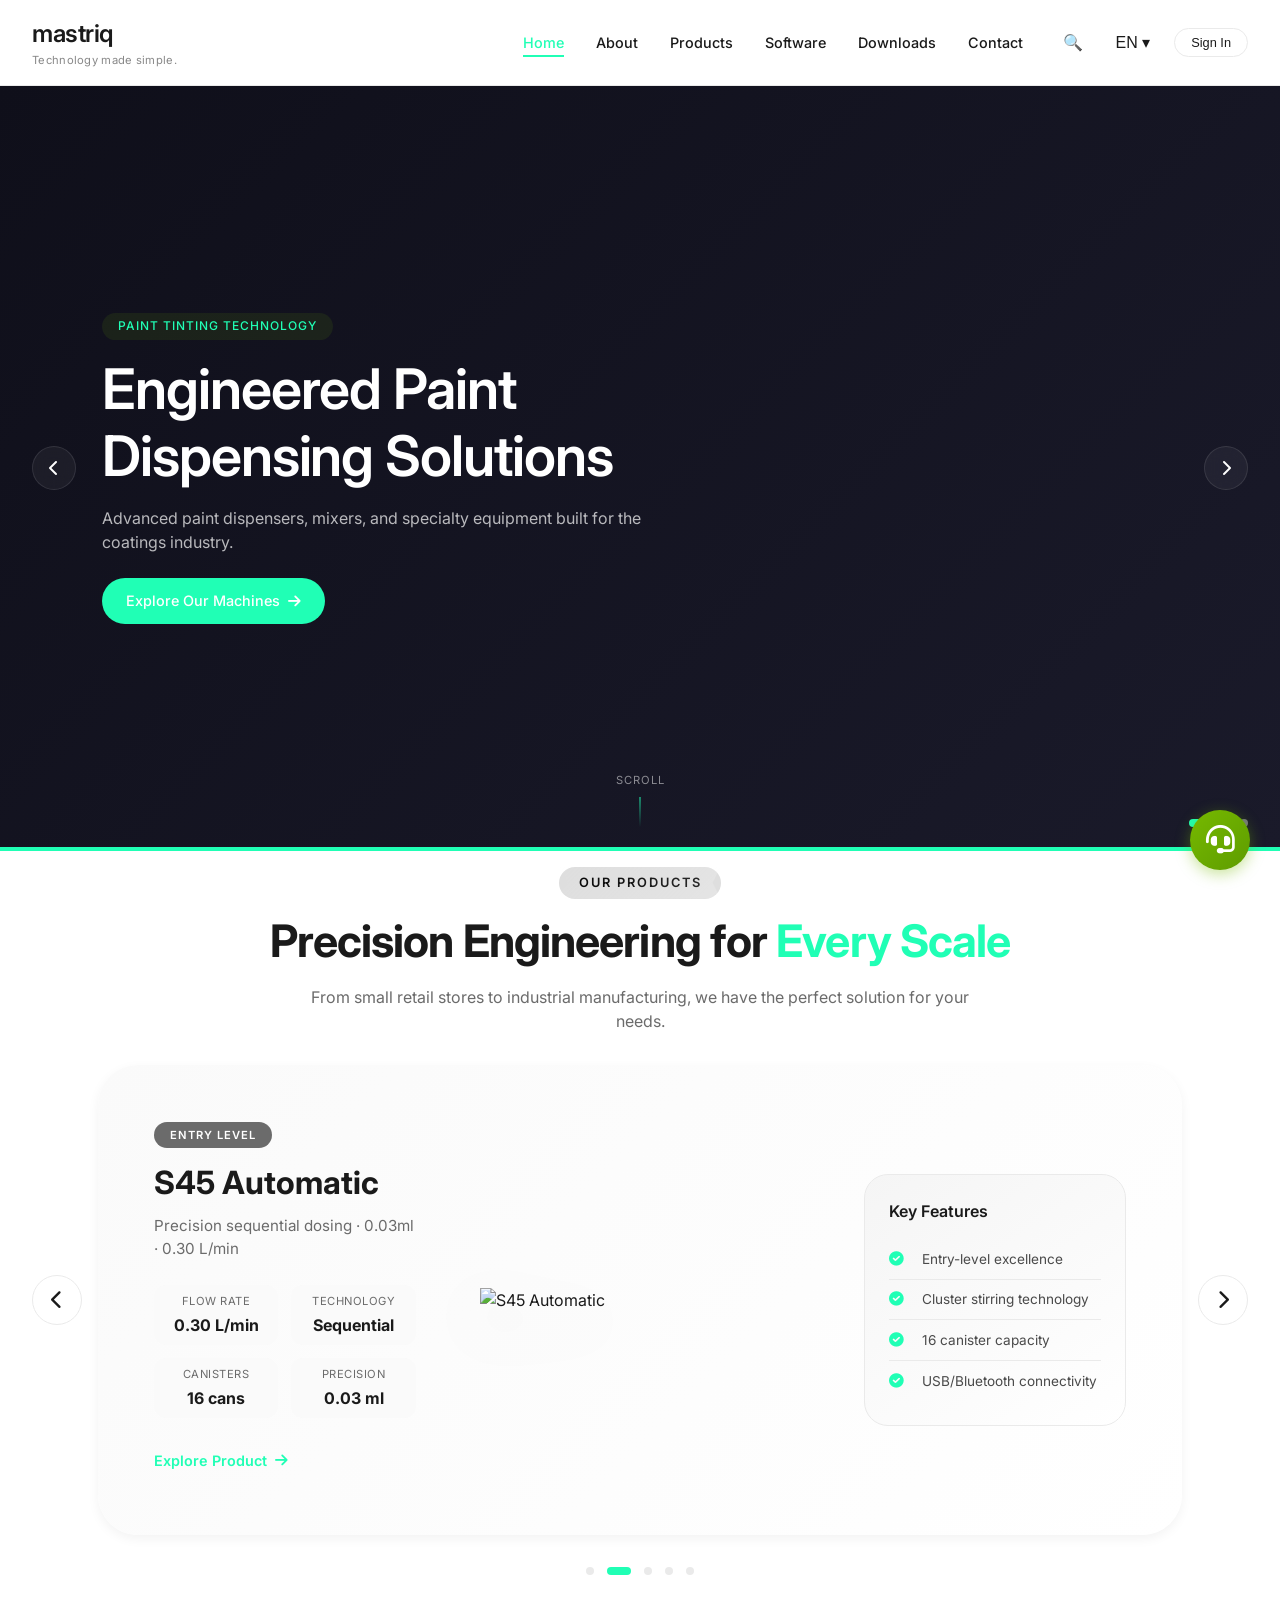
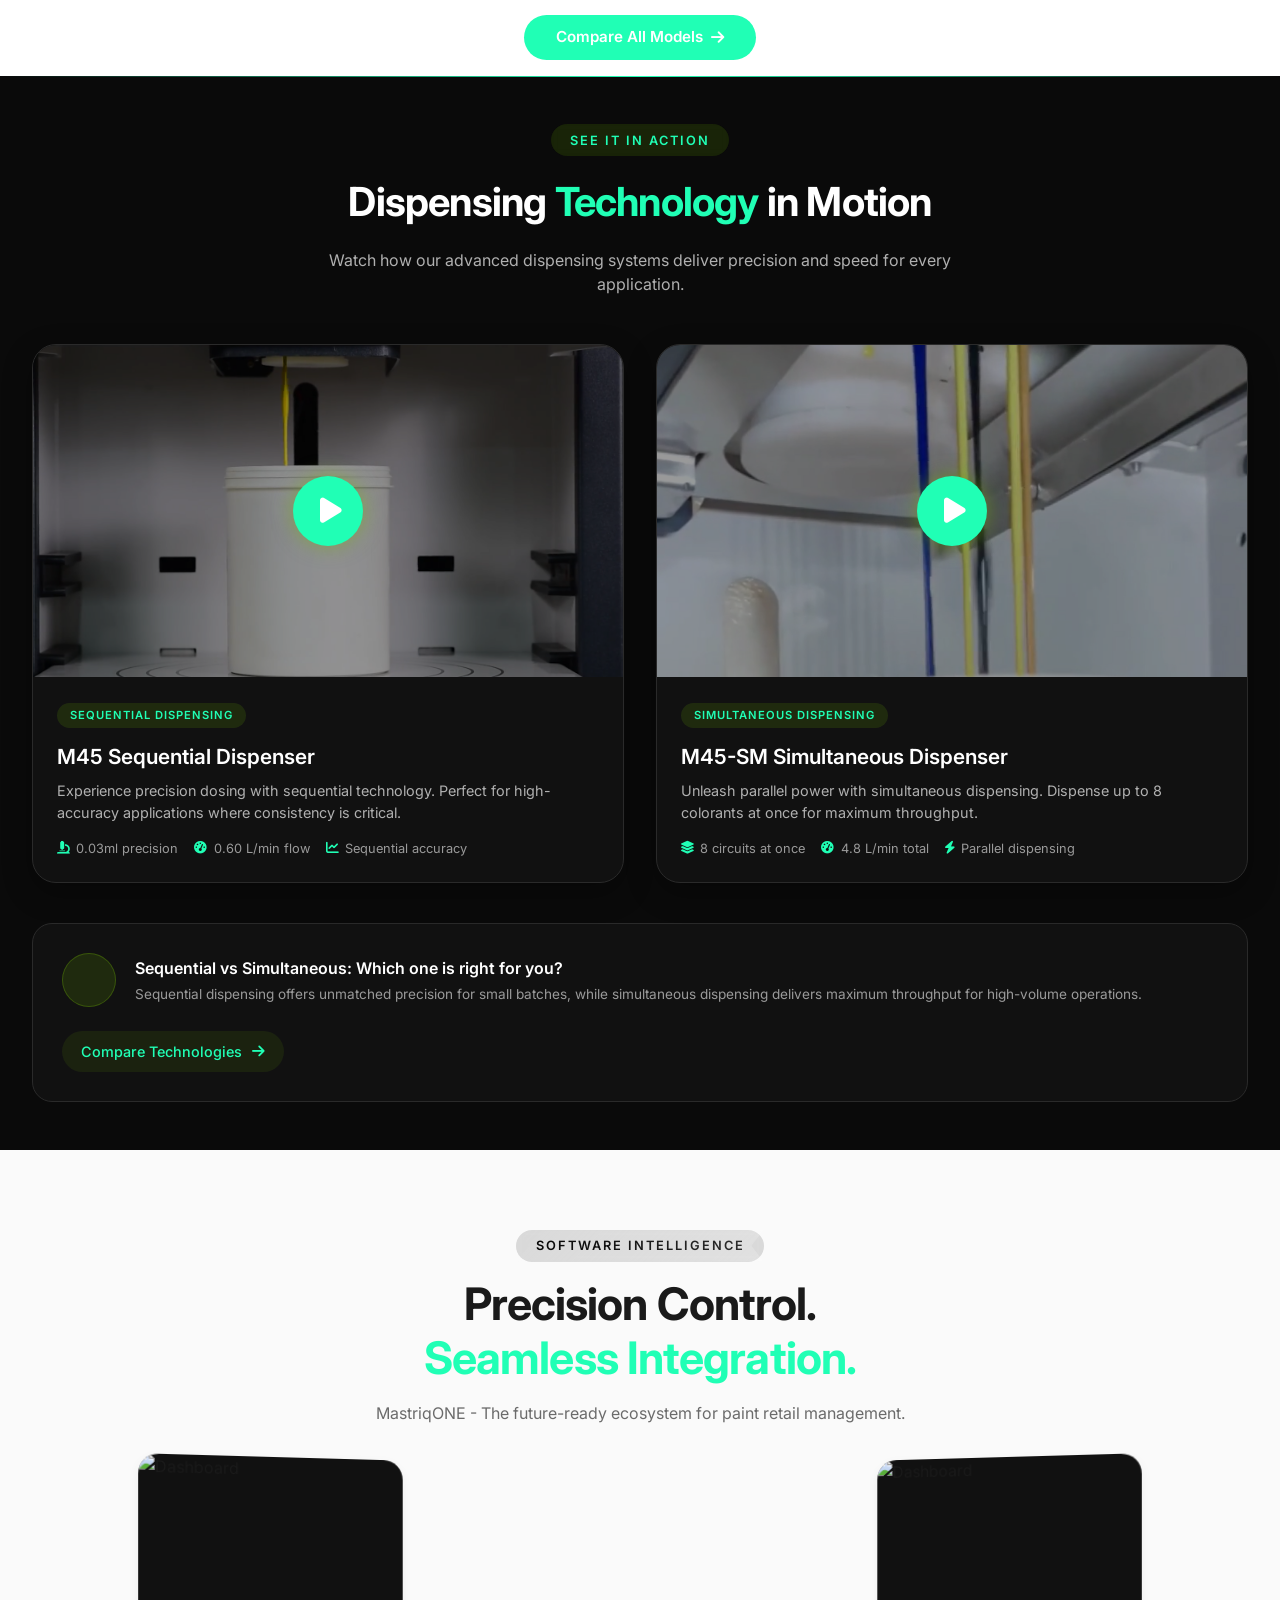
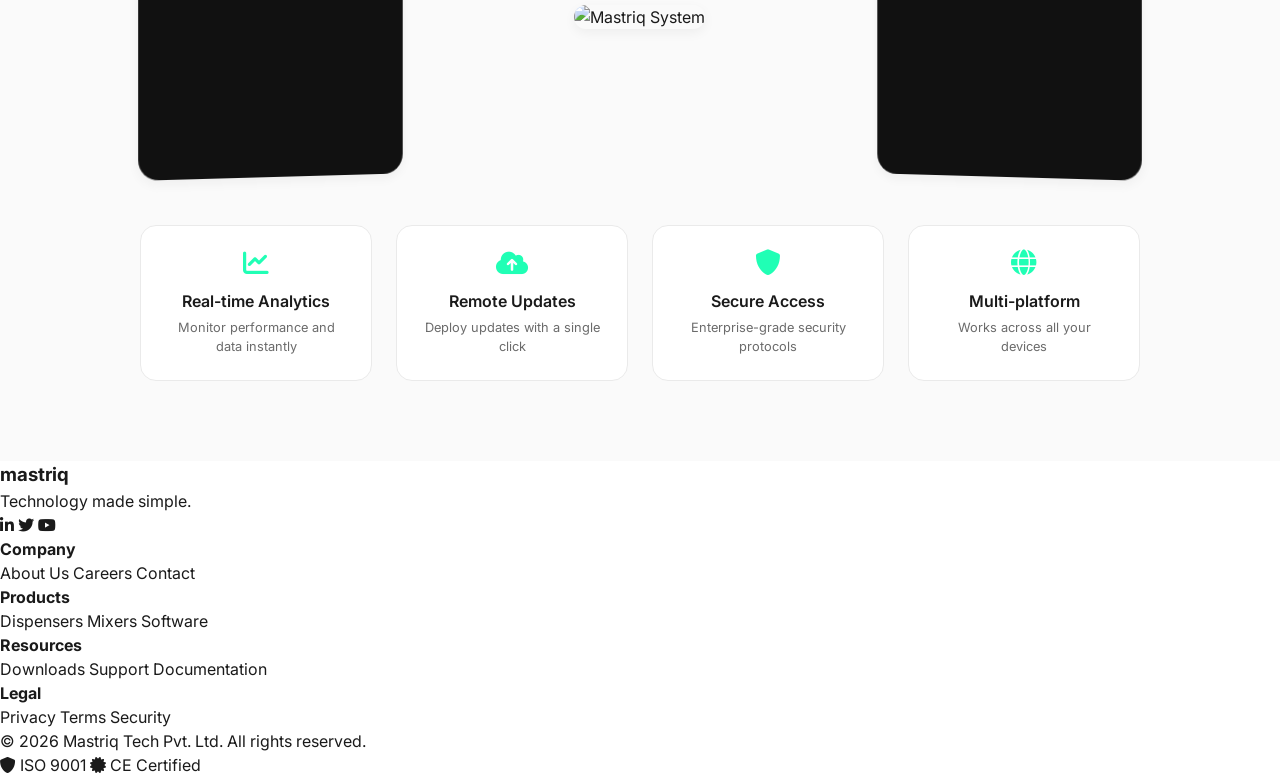
==== index.html @ 20df763a "Final theme edit 1" ====
<!DOCTYPE html>
<html lang="en">
<head>
  <meta charset="UTF-8" />
  <meta name="viewport" content="width=device-width, initial-scale=1.0" />
  <title>Mastriq | Technology Made Simple</title>
  
  <!-- SEO -->
  <meta name="description" content="Mastriq – Advanced paint tinting machines, dispensers and automation solutions." />
  
  <!-- Fonts -->
  <link href="https://fonts.googleapis.com/css2?family=Inter:wght@300;400;500;600;700;800&display=swap" rel="stylesheet">
  <link rel="stylesheet" href="https://cdnjs.cloudflare.com/ajax/libs/font-awesome/6.0.0-beta3/css/all.min.css">
  
  <!-- CSS Files -->
  <link rel="stylesheet" href="css/style.css">
  <link rel="stylesheet" href="css/header.css">
  <link rel="stylesheet" href="css/hero.css">
  <link rel="stylesheet" href="css/products.css">
  <link rel="stylesheet" href="css/software.css">
  <link rel="stylesheet" href="css/video-gallery.css">
</head>
<body>

<!-- Header Component -->
<div id="header-container"></div>

<!-- Hero Section -->
<section class="hero-carousel">
  <div class="slides">
    <div class="slide slide-1 active">
      <div class="slide-content">
        <span class="slide-badge">PAINT TINTING TECHNOLOGY</span>
        <h1>Engineered Paint<br>Dispensing Solutions</h1>
        <p>Advanced paint dispensers, mixers, and specialty equipment built for the coatings industry.</p>
        <a href="#products" class="btn-primary">Explore Our Machines <i class="fas fa-arrow-right"></i></a>
      </div>
    </div>
    <div class="slide slide-2">
      <div class="slide-content">
        <span class="slide-badge">NEW RELEASE</span>
        <h1>M60 BEAST</h1>
        <p>Massive Capacity, Endless Power. Engineered to dominate.</p>
        <a href="m60-beast.html" class="btn-primary">Discover More <i class="fas fa-arrow-right"></i></a>
      </div>
    </div>
    <div class="slide slide-3">
      <video autoplay muted loop playsinline class="slide-video">
        <source src="videos/industrial.mp4" type="video/mp4">
      </video>
      <div class="slide-content">
        <span class="slide-badge">AUTOMATION IN ACTION</span>
        <h1>Precision Paint Dispensing</h1>
        <p>Engineered for accuracy, speed, and reliability.</p>
        <a href="contact.html" class="btn-primary">Talk to Us <i class="fas fa-arrow-right"></i></a>
      </div>
    </div>
  </div>
  <button class="carousel-nav prev" aria-label="Previous slide">
    <i class="fas fa-chevron-left"></i>
  </button>
  <button class="carousel-nav next" aria-label="Next slide">
    <i class="fas fa-chevron-right"></i>
  </button>
  <div class="carousel-progress">
    <div class="progress-bar"></div>
  </div>
  <div class="carousel-dots"></div>
  <div class="scroll-indicator">
    <span class="scroll-text">Scroll</span>
    <span class="scroll-line"></span>
  </div>
</section>

<!-- Products Section -->
<!-- Products Section -->
<section class="products-section" id="products">
  <div class="container">
    <div class="section-header">
      <span class="section-badge">Our Products</span>
      <h2 class="section-title">Precision Engineering for <span class="highlight">Every Scale</span></h2>
      <p class="section-subtitle single-line">From small retail stores to industrial manufacturing, we have the perfect solution for your needs.</p>
    </div>
    
    <div class="product-showcase">
      <div class="product-showcase-container">
        <!-- Navigation Arrows -->
        <button class="showcase-nav prev-btn" id="productPrev">
          <i class="fas fa-chevron-left"></i>
        </button>
        
        <!-- Main Content Area -->
        <div class="product-showcase-content">
          <!-- Left Side - Product Info & Specs -->
          <div class="product-info-side" id="productInfoSide">
            <div class="product-badge-container">
              <span class="product-badge-new" id="productBadge">NEW</span>
            </div>
            <h3 class="product-showcase-title" id="productTitle">M60 BEAST</h3>
            <p class="product-showcase-desc" id="productDesc">Engineered to dominate · 8.8 L/min · Screw pump</p>
            
            <div class="product-showcase-specs" id="productSpecs">
              <!-- Specs will be populated -->
            </div>
            
            <a href="#" class="product-showcase-link" id="productLink">
              Explore Product <i class="fas fa-arrow-right"></i>
            </a>
          </div>
          
          <!-- Center - Product Image -->
          <div class="product-image-center" id="productImageCenter">
            <div class="image-wrapper">
              <img id="mainProductImage" src="images/products_section/M60.webp" alt="M60 BEAST">
              <div class="image-glow"></div>
            </div>
          </div>
          
          <!-- Right Side - Quick Stats & Features -->
          <div class="product-stats-side" id="productStatsSide">
            <div class="stats-card">
              <h4>Key Features</h4>
              <ul class="feature-list" id="featureList">
                <!-- Features will be populated -->
              </ul>
            </div>
          </div>
        </div>
        
        <button class="showcase-nav next-btn" id="productNext">
          <i class="fas fa-chevron-right"></i>
        </button>
      </div>
      
      <!-- Carousel Dots -->
      <div class="showcase-dots" id="productDots"></div>
    </div>
    
    <div class="view-all">
      <a href="comparison.html" class="btn-secondary">Compare All Models <i class="fas fa-arrow-right"></i></a>
    </div>
  </div>
</section>

<!-- Video Gallery Section -->
<!-- Video Gallery Section -->
<section class="video-gallery-section" id="video-gallery">
  <div class="video-gallery-container">
    <div class="gallery-header">
      <span class="gallery-badge">See It In Action</span>
      <h2 class="gallery-title">Dispensing <span class="highlight">Technology</span> in Motion</h2>
      <p class="gallery-subtitle">Watch how our advanced dispensing systems deliver precision and speed for every application.</p>
    </div>
    
    <div class="video-grid">
      <!-- Sequential Dispensing Video -->
      <div class="video-card">
        <div class="video-wrapper">
          <video preload="metadata" poster="images/video_poster/sequential_poster.jpg">
            <source src="videos/video_section/M45 Sequential.mp4" type="video/mp4">
            Your browser does not support the video tag.
          </video>
          <div class="video-play-overlay">
            <div class="play-btn">
              <i class="fas fa-play"></i>
            </div>
          </div>
        </div>
        <div class="video-info">
          <span class="video-badge">Sequential Dispensing</span>
          <h3>M45 Sequential Dispenser</h3>
          <p>Experience precision dosing with sequential technology. Perfect for high-accuracy applications where consistency is critical.</p>
          <div class="video-specs">
            <span class="video-spec"><i class="fas fa-microscope"></i> 0.03ml precision</span>
            <span class="video-spec"><i class="fas fa-tachometer-alt"></i> 0.60 L/min flow</span>
            <span class="video-spec"><i class="fas fa-chart-line"></i> Sequential accuracy</span>
          </div>
        </div>
      </div>
      
      <!-- Simultaneous Dispensing Video -->
      <div class="video-card">
        <div class="video-wrapper">
          <video preload="metadata" poster="images/video_poster/simultaneous_poster.jpg">
            <source src="videos/video_section/M45-SM SIM.mp4" type="video/mp4">
            Your browser does not support the video tag.
          </video>
          <div class="video-play-overlay">
            <div class="play-btn">
              <i class="fas fa-play"></i>
            </div>
          </div>
        </div>
        <div class="video-info">
          <span class="video-badge">Simultaneous Dispensing</span>
          <h3>M45-SM Simultaneous Dispenser</h3>
          <p>Unleash parallel power with simultaneous dispensing. Dispense up to 8 colorants at once for maximum throughput.</p>
          <div class="video-specs">
            <span class="video-spec"><i class="fas fa-layer-group"></i> 8 circuits at once</span>
            <span class="video-spec"><i class="fas fa-tachometer-alt"></i> 4.8 L/min total</span>
            <span class="video-spec"><i class="fas fa-bolt"></i> Parallel dispensing</span>
          </div>
        </div>
      </div>
    </div>
    
    <!-- Comparison Note -->
    <div class="comparison-note">
      <div class="note-content">
        <div class="note-icon">
          <i class="fas fa-chart-simple"></i>
        </div>
        <div class="note-text">
          <h4>Sequential vs Simultaneous: Which one is right for you?</h4>
          <p>Sequential dispensing offers unmatched precision for small batches, while simultaneous dispensing delivers maximum throughput for high-volume operations.</p>
        </div>
      </div>
      <a href="comparison.html" class="note-link">Compare Technologies <i class="fas fa-arrow-right"></i></a>
    </div>
  </div>
</section>

<!-- Video Modal for Fullscreen -->
<div class="video-modal" id="videoModal">
  <div class="video-modal-content">
    <video id="modalVideo" controls></video>
    <button class="modal-close" id="modalClose">
      <i class="fas fa-times"></i>
    </button>
  </div>
</div>


<!-- Software Section -->
<section class="software-section">
  <div class="container">
    <div class="section-header centered">
      <span class="section-badge">Software Intelligence</span>
      <h2 class="section-title">Precision Control.<br><span class="highlight">Seamless Integration.</span></h2>
      <p class="section-subtitle">MastriqONE - The future-ready ecosystem for paint retail management.</p>
    </div>
    <div class="software-showcase">
      <div class="software-screens">
        <div class="screen-screen screen-left">
          <img src="images/screens/1.png" class="active" alt="Dashboard">
          <img src="images/screens/2.png" alt="Analytics">
          <img src="images/screens/3.png" alt="Reports">
        </div>
        <div class="software-center">
          <img src="images/download.webp" alt="Mastriq System">
        </div>
        <div class="screen-screen screen-right">
          <img src="images/screens/1.png" class="active" alt="Dashboard">
          <img src="images/screens/2.png" alt="Analytics">
          <img src="images/screens/3.png" alt="Reports">
        </div>
      </div>
      <div class="software-features">
        <div class="feature-grid">
          <div class="feature-item"><i class="fas fa-chart-line"></i><h4>Real-time Analytics</h4><p>Monitor performance and data instantly</p></div>
          <div class="feature-item"><i class="fas fa-cloud-upload-alt"></i><h4>Remote Updates</h4><p>Deploy updates with a single click</p></div>
          <div class="feature-item"><i class="fas fa-shield-alt"></i><h4>Secure Access</h4><p>Enterprise-grade security protocols</p></div>
          <div class="feature-item"><i class="fas fa-globe"></i><h4>Multi-platform</h4><p>Works across all your devices</p></div>
        </div>
      </div>
    </div>
  </div>
</section>

<!-- Footer Component -->
<div id="footer-container"></div>

<!-- JavaScript Files -->
<script src="js/main.js"></script>
<script src="js/header.js"></script>
<script src="js/hero.js"></script>
<script src="js/products.js"></script>
<script src="js/software.js"></script>
<script src="js/video-gallery.js"></script>
<!-- Floating Contact Button -->
<script src="js/floating-contact.js"></script>
</body>
</html>
---- css/style.css ----
/* ===== GLOBAL STYLES - ABB INSPIRED ===== */
:root {
  /* --primary: #76b900;
  --primary-dark: #5e9c00; */
    --primary: #20ffb5;
  --primary-dark: #20ffb5;
  /* --primary-light: rgba(118, 185, 0, 0.08); */
    --primary-light:#20ffb5;
  --text-dark: #1a1a1a;
  --text-gray: #4a4a4a;
  --text-light: #6b6b6b;
  --text-muted: #888888;
  --bg-white: #ffffff;
  --bg-light: #fafafa;
  --bg-gray: #f5f5f5;
  --border-light: #eaeaea;
  --shadow-sm: 0 1px 2px rgba(0,0,0,0.03), 0 1px 3px rgba(0,0,0,0.03);
  --shadow-md: 0 4px 12px rgba(0,0,0,0.05);
  --shadow-lg: 0 8px 24px rgba(0,0,0,0.08);
  --shadow-hover: 0 12px 32px rgba(118, 185, 0, 0.12);
  --transition: all 0.3s ease;
}

* {
  margin: 0;
  padding: 0;
  box-sizing: border-box;
}

body {
  font-family: 'Inter', sans-serif;
  color: var(--text-dark);
  background: var(--bg-white);
  line-height: 1.5;
  overflow-x: hidden;
}

.container {
  max-width: 1280px;
  margin: 0 auto;
  padding: 0 2rem;
}

a {
  text-decoration: none;
  color: inherit;
}

/* Buttons - ABB Style */
.btn-primary {
  display: inline-flex;
  align-items: center;
  gap: 0.5rem;
  background: var(--primary);
  color: white;
  padding: 0.75rem 1.5rem;
  border-radius: 40px;
  font-weight: 500;
  font-size: 0.9rem;
  transition: var(--transition);
  border: none;
  cursor: pointer;
}

.btn-primary:hover {
  background: var(--primary-dark);
  transform: translateY(-1px);
}

.btn-secondary {
  display: inline-flex;
  align-items: center;
  gap: 0.5rem;
  background: transparent;
  color: var(--text-dark);
  padding: 0.75rem 1.5rem;
  border-radius: 40px;
  font-weight: 500;
  font-size: 0.9rem;
  transition: var(--transition);
  border: 1px solid var(--border-light);
}

.btn-secondary:hover {
  border-color: var(--primary);
  color: var(--primary);
}

/* Section Headers - ABB Style *//* ===== SECTION HEADER STYLES - STAGGERED ANIMATION ===== */
.section-header {
  text-align: center;
  margin-bottom: 2rem;
  overflow: hidden;
}

/* Badge - animates first */
/* Badge with neon glow border */
/* Badge with ribbon style */
.section-badge {
  display: inline-block;
  font-size: 0.8rem;
  font-weight: 600;
  text-transform: uppercase;
  letter-spacing: 2px;
  color:black;
  background: rgba(33, 33, 33, 0.15);
  padding: 0.4rem 1.2rem;
  border-radius: 60px;
  margin-bottom: 1rem;
  backdrop-filter: blur(4px);
}

.section-badge::before {
  content: '';
  position: absolute;
  top: 0;
  left: 0;
  width: 100%;
  height: 100%;
  background: linear-gradient(135deg, transparent, rgba(255,255,255,0.2));
  clip-path: polygon(0% 0%, 100% 0%, 95% 50%, 100% 100%, 0% 100%, 5% 50%);
}
/* Section Title - SLIDE FROM LEFT with delay after badge */
.section-title {
  font-size: 2.8rem;
  font-weight: 700;
  margin-bottom: 1rem;
  letter-spacing: -0.02em;
  line-height: 1.2;
  animation: slideFromLeft 0.6s cubic-bezier(0.2, 0.9, 0.4, 1.1) 0.15s forwards;
  opacity: 0;
  transform: translateX(-40px);
}

/* Highlight with underline */
.section-title .highlight {
  color: var(--primary);
  position: relative;
  display: inline-block;
}

.section-title .highlight::after {
  content: '';
  position: absolute;
  bottom: 8px;
  left: 0;
  width: 100%;
  height: 8px;
  /* background: rgba(118, 185, 0, 0.2); */
  border-radius: 4px;
  z-index: -1;
}

/* Subtitle - fades in after title */
.section-subtitle {
  font-size: 1rem;
  color: var(--text-light);
  max-width: 700px;
  margin: 0 auto;
  line-height: 1.5;
  animation: fadeInUp 0.5s ease 0.35s forwards;
  opacity: 0;
  transform: translateY(10px);
}

/* Keyframes */
@keyframes slideFromLeft {
  0% {
    opacity: 0;
    transform: translateX(-40px);
  }
  100% {
    opacity: 1;
    transform: translateX(0);
  }
}

@keyframes fadeInUp {
  0% {
    opacity: 0;
    transform: translateY(15px);
  }
  100% {
    opacity: 1;
    transform: translateY(0);
  }
}

/* Responsive */
@media (max-width: 768px) {
  .section-title {
    font-size: 2rem;
  }
  .section-subtitle {
    font-size: 0.9rem;
    white-space: normal;
    max-width: 90%;
  }
  .section-title .highlight::after {
    bottom: 4px;
    height: 6px;
  }
}

@media (max-width: 480px) {
  .section-title {
    font-size: 1.6rem;
  }
}
---- css/header.css ----
/* ===== HEADER STYLES - ABB INSPIRED ===== */
.main-header {
  position: sticky;
  top: 0;
  z-index: 1000;
  background: var(--bg-white);
  border-bottom: 1px solid var(--border-light);
}

.nav-bar {
  max-width: 1400px;
  margin: 0 auto;
  padding: 1rem 2rem;
  display: flex;
  align-items: center;
  justify-content: space-between;
  gap: 2rem;
}

.brand-wrap {
  display: flex;
  flex-direction: column;
}

.brand {
  font-size: 1.5rem;
  font-weight: 600;
  color: var(--text-dark);
  text-decoration: none;
  letter-spacing: -0.02em;
}

/* Animated Tagline - Slides from left and stops */
.brand-tagline {
  font-size: 0.7rem;
  color: var(--text-muted);
  letter-spacing: 0.3px;
  overflow: hidden;
  white-space: nowrap;
  display: inline-block;
  animation: slideFromLeft 0.6s cubic-bezier(0.2, 0.9, 0.4, 1.1) forwards;
}

@keyframes slideFromLeft {
  0% {
    opacity: 0;
    transform: translateX(-20px);
  }
  100% {
    opacity: 1;
    transform: translateX(0);
  }
}

.nav {
  display: flex;
  align-items: center;
  gap: 2rem;
  flex: 1;
  justify-content: flex-end;
}

.nav > a {
  color: var(--text-dark);
  text-decoration: none;
  font-weight: 500;
  font-size: 0.9rem;
  transition: var(--transition);
  position: relative;
}

.nav > a:hover,
.nav > a.active {
  color: var(--primary);
}

.nav > a::after {
  content: '';
  position: absolute;
  bottom: -4px;
  left: 0;
  width: 0;
  height: 2px;
  background: var(--primary);
  transition: width 0.3s ease;
}

.nav > a:hover::after,
.nav > a.active::after {
  width: 100%;
}

/* Mega Menu */
.nav-item {
  position: static;
}

.nav-item > a {
  color: var(--text-dark);
  text-decoration: none;
  font-weight: 500;
  font-size: 0.9rem;
  transition: var(--transition);
  cursor: pointer;
  position: relative;
}

.nav-item > a::after {
  content: '';
  position: absolute;
  bottom: -4px;
  left: 0;
  width: 0;
  height: 2px;
  background: var(--primary);
  transition: width 0.3s ease;
}

.nav-item > a:hover::after {
  width: 100%;
}

.mega-menu {
  position: absolute;
  top: calc(100% + 10px);
  left: 0;
  right: 0;
  width: 100%;
  background: var(--bg-white);
  box-shadow: var(--shadow-lg);
  opacity: 0;
  visibility: hidden;
  transition: all 0.3s ease;
  z-index: 999;
  border-top: 1px solid var(--border-light);
  border-bottom: 1px solid var(--border-light);
}

.nav-item:hover .mega-menu {
  opacity: 1;
  visibility: visible;
  top: 100%;
}

.mega-container {
  max-width: 1280px;
  margin: 0 auto;
  padding: 2.5rem;
  display: flex;
  gap: 3rem;
}

.mega-categories {
  width: 240px;
  flex-shrink: 0;
  border-right: 1px solid var(--border-light);
  padding-right: 2rem;
}

.category-item {
  display: flex;
  align-items: center;
  gap: 0.8rem;
  padding: 0.8rem 1rem;
  margin-bottom: 0.5rem;
  border-radius: 8px;
  cursor: pointer;
  transition: all 0.2s;
  color: var(--text-gray);
  font-weight: 500;
  font-size: 0.9rem;
}

.category-item i {
  font-size: 1rem;
  color: var(--text-light);
}

.category-item:hover {
  background: var(--bg-light);
  color: var(--primary);
}

.category-item.active {
  background: var(--primary-light);
  color: var(--primary);
}

.mega-products {
  flex: 1;
}

.product-section {
  display: none;
  animation: fadeIn 0.3s ease;
}

.product-section.active {
  display: block;
}

@keyframes fadeIn {
  from { opacity: 0; transform: translateY(10px); }
  to { opacity: 1; transform: translateY(0); }
}

.product-scroll {
  display: flex;
  gap: 1rem;
  overflow-x: auto;
  padding-bottom: 0.5rem;
  scrollbar-width: thin;
}

.product-scroll::-webkit-scrollbar {
  height: 3px;
}

.product-scroll::-webkit-scrollbar-track {
  background: var(--border-light);
  border-radius: 10px;
}

.product-scroll::-webkit-scrollbar-thumb {
  background: var(--primary);
  border-radius: 10px;
}

.mega-product-item {
  flex: 0 0 200px;
  min-width: 200px;
  display: flex;
  flex-direction: column;
  align-items: center;
  text-align: center;
  padding: 1.2rem;
  background: var(--bg-white);
  border-radius: 12px;
  text-decoration: none;
  transition: all 0.2s;
  border: 1px solid var(--border-light);
}

.mega-product-item:hover {
  transform: translateY(-3px);
  border-color: var(--primary);
  box-shadow: var(--shadow-md);
}

.mega-product-item img {
  width: 100px;
  height: 100px;
  object-fit: contain;
  margin-bottom: 0.8rem;
}

.mega-product-info strong {
  font-weight: 600;
  font-size: 0.85rem;
  color: var(--text-dark);
  display: block;
  margin-bottom: 0.2rem;
}

.mega-product-info span {
  font-size: 0.7rem;
  color: var(--text-light);
}

.badge-new {
  display: inline-block;
  margin-left: 4px;
  font-size: 0.55rem;
  padding: 1px 5px;
  border-radius: 12px;
  background: var(--primary);
  color: white;
}

/* Header Extras */
.header-extras {
  display: flex;
  align-items: center;
  gap: 1rem;
  flex-shrink: 0;
}

.search-toggle,
.lang-toggle {
  background: none;
  border: none;
  font-size: 1rem;
  cursor: pointer;
  color: var(--text-dark);
  padding: 0.5rem;
  transition: color 0.2s;
}

.search-toggle:hover,
.lang-toggle:hover {
  color: var(--primary);
}

.sign-in-btn {
  background: transparent;
  border: 1px solid var(--border-light);
  color: var(--text-dark);
  padding: 0.4rem 1rem;
  border-radius: 40px;
  font-weight: 500;
  font-size: 0.8rem;
  cursor: pointer;
  transition: all 0.2s;
}

.sign-in-btn:hover {
  border-color: var(--primary);
  color: var(--primary);
}

.menu-toggle {
  display: none;
  background: none;
  border: none;
  font-size: 1.2rem;
  cursor: pointer;
  color: var(--text-dark);
  padding: 0.5rem;
}

@media (max-width: 1024px) {
  .mega-container {
    padding: 1.5rem;
  }
}

@media (max-width: 900px) {
  .menu-toggle {
    display: block;
  }
  .nav {
    position: fixed;
    top: 0;
    left: -100%;
    width: 280px;
    height: 100vh;
    background: var(--bg-white);
    flex-direction: column;
    align-items: flex-start;
    padding: 4rem 1.5rem;
    box-shadow: var(--shadow-lg);
    transition: left 0.3s;
    z-index: 1001;
    gap: 1rem;
  }
  .nav.open {
    left: 0;
  }
  .nav > a,
  .nav-item {
    width: 100%;
  }
  .nav > a {
    font-size: 1rem;
  }
  .nav-item > a {
    font-size: 1rem;
    display: block;
  }
  .mega-menu {
    position: static;
    width: 100%;
    box-shadow: none;
    display: none;
    margin-top: 0.5rem;
    background: var(--bg-light);
    border-radius: 8px;
  }
  .nav-item.active .mega-menu {
    display: block;
  }
  .mega-container {
    flex-direction: column;
    padding: 1rem;
  }
  .mega-categories {
    width: 100%;
    border-right: none;
    border-bottom: 1px solid var(--border-light);
    padding-bottom: 0.5rem;
    display: flex;
    gap: 0.5rem;
  }
  .category-item {
    flex: 1;
    justify-content: center;
  }
}
---- css/hero.css ----
/* ===== HERO CAROUSEL STYLES - ABB INSPIRED ===== */
.hero-carousel {
  position: relative;
  height: 85vh;
  min-height: 550px;
  overflow: hidden;
  background: #0a0a0a;
}

.slides {
  position: relative;
  height: 100%;
}

.slide {
  position: absolute;
  top: 0;
  left: 0;
  width: 100%;
  height: 100%;
  opacity: 0;
  transition: opacity 0.8s ease;
}

.slide.active {
  opacity: 1;
  z-index: 2;
}

.slide-1 {
  background: linear-gradient(135deg, #0f0f1a, #1a1a2a);
}

.slide-2 {
  background: linear-gradient(135deg, #0f0f1a, #1a2a2a);
}

.slide-3 {
  position: relative;
}

.slide-video {
  position: absolute;
  top: 0;
  left: 0;
  width: 100%;
  height: 100%;
  object-fit: cover;
  z-index: 0;
}

.slide-content {
  position: absolute;
  top: 50%;
  transform: translateY(-50%);
  left: 8%;
  width: 100%;
  max-width: 550px;
  z-index: 2;
  text-align: left;
}

.slide-badge {
  display: inline-block;
  font-size: 0.75rem;
  font-weight: 500;
  text-transform: uppercase;
  letter-spacing: 1px;
  color: var(--primary);
  background: rgba(118, 185, 0, 0.1);
  padding: 0.3rem 1rem;
  border-radius: 40px;
  margin-bottom: 1rem;
}

.slide-content h1 {
  font-size: 3.5rem;
  font-weight: 600;
  margin-bottom: 1rem;
  line-height: 1.2;
  color: white;
  letter-spacing: -0.02em;
}

.slide-content p {
  font-size: 1rem;
  color: rgba(255,255,255,0.7);
  margin-bottom: 1.5rem;
  line-height: 1.5;
}

.carousel-nav {
  position: absolute;
  top: 50%;
  transform: translateY(-50%);
  background: rgba(255,255,255,0.05);
  backdrop-filter: blur(8px);
  border: 1px solid rgba(255,255,255,0.1);
  width: 44px;
  height: 44px;
  border-radius: 50%;
  display: flex;
  align-items: center;
  justify-content: center;
  cursor: pointer;
  transition: all 0.2s;
  z-index: 10;
  font-size: 1rem;
  color: white;
}

.carousel-nav:hover {
  background: var(--primary);
  border-color: var(--primary);
}

.carousel-nav.prev {
  left: 2rem;
}

.carousel-nav.next {
  right: 2rem;
}

/* Progress Bar - More Visible */
.carousel-progress {
  position: absolute;
  bottom: 0;
  left: 0;
  width: 100%;
  height: 4px;
  background: rgba(255,255,255,0.25);
  z-index: 10;
  overflow: hidden;
}

.progress-bar {
  width: 0%;
  height: 100%;
  background: var(--primary);
  transition: width linear;
  box-shadow: 0 0 8px rgba(118, 185, 0, 0.5);
}

/* Hero Dots - Right Side (no interference) */
.carousel-dots {
  position: absolute;
  bottom: 1.5rem;
  right: 2rem;
  display: flex;
  gap: 0.6rem;
  z-index: 10;
}

.hero-dot {
  width: 8px;
  height: 8px;
  border-radius: 50%;
  background: rgba(255,255,255,0.4);
  cursor: pointer;
  transition: all 0.2s;
  border: none;
  padding: 0;
}

.hero-dot.active {
  background: var(--primary);
  width: 24px;
  border-radius: 12px;
}

.scroll-indicator {
  position: absolute;
  bottom: 1.5rem;
  left: 50%;
  transform: translateX(-50%);
  display: flex;
  flex-direction: column;
  align-items: center;
  gap: 0.5rem;
  z-index: 10;
  cursor: pointer;
  animation: bounce 2s infinite;
}

.scroll-text {
  font-size: 0.7rem;
  color: rgba(255,255,255,0.5);
  text-transform: uppercase;
  letter-spacing: 1px;
}

.scroll-line {
  width: 1px;
  height: 30px;
  background: linear-gradient(180deg, var(--primary), transparent);
}

@keyframes bounce {
  0%, 100% { transform: translateX(-50%) translateY(0); }
  50% { transform: translateX(-50%) translateY(-8px); }
}

@media (max-width: 1024px) {
  .hero-carousel {
    height: 70vh;
    min-height: 500px;
  }
  .slide-content h1 {
    font-size: 2.5rem;
  }
}

@media (max-width: 768px) {
  .hero-carousel {
    height: 60vh;
  }
  .slide-content {
    left: 5%;
    right: 5%;
    max-width: 90%;
  }
  .slide-content h1 {
    font-size: 1.8rem;
  }
  .carousel-nav {
    width: 36px;
    height: 36px;
  }
  .carousel-nav.prev {
    left: 1rem;
  }
  .carousel-nav.next {
    right: 1rem;
  }
  .carousel-dots {
    right: 1rem;
    bottom: 1rem;
  }
}

@media (max-width: 480px) {
  .slide-content h1 {
    font-size: 1.5rem;
  }
  .slide-content p {
    font-size: 0.85rem;
  }
  .scroll-indicator {
    display: none;
  }
}
---- css/products.css ----
/* ===== PRODUCTS SECTION - CENTERED IMAGE LAYOUT ===== */
:root {
  --aqua-blue: #635bff;
  --aqua-blue-light: rgba(99, 91, 255, 0.1);
  --aqua-blue-hover: #4a42cc;
}

.products-section {
  padding: 1rem 0;
  background: var(--bg-white);
  scroll-margin-top: 70px;
  overflow: hidden;
}

/* Product Showcase Container */
.product-showcase {
  max-width: 1300px;
  margin: 1rem auto;
  position: relative;
}

.product-showcase-container {
  position: relative;
  display: flex;
  align-items: center;
  justify-content: center;
  gap: 1rem;
}

/* Navigation Buttons */
.showcase-nav {
  width: 50px;
  height: 50px;
  border-radius: 50%;
  background: var(--bg-white);
  border: 1px solid var(--border-light);
  cursor: pointer;
  transition: all 0.3s ease;
  display: flex;
  align-items: center;
  justify-content: center;
  font-size: 1.2rem;
  color: var(--text-dark);
  flex-shrink: 0;
  z-index: 10;
}

.showcase-nav:hover {
  background: var(--primary);
  border-color: var(--primary);
  color: white;
  transform: scale(1.05);
}

.showcase-nav:disabled {
  opacity: 0.3;
  cursor: not-allowed;
  pointer-events: none;
}

/* Main Content Area - 3 Column Layout */
.product-showcase-content {
  display: grid;
  grid-template-columns: 1fr 1.2fr 1fr;
  gap: 2rem;
  align-items: center;
  background: linear-gradient(135deg, #fafafa, #ffffff);
  border-radius: 40px;
  padding: 2.5rem;
  box-shadow: var(--shadow-md);
  position: relative;
  overflow: hidden;
}

.product-showcase-content::before {
  content: '';
  position: absolute;
  top: 0;
  left: 0;
  right: 0;
  height: 4px;
  background: linear-gradient(90deg, var(--primary), var(--aqua-blue), var(--primary));
  opacity: 0;
  transition: opacity 0.5s ease;
}

.product-showcase-content:hover::before {
  opacity: 1;
}

/* Left Side - Product Info */
.product-info-side {
  padding: 1rem;
  animation: fadeInLeft 0.6s ease;
}

.product-badge-container {
  margin-bottom: 1rem;
}

.product-badge-new {
  display: inline-block;
  background: var(--primary);
  color: white;
  padding: 0.3rem 1rem;
  border-radius: 60px;
  font-size: 0.7rem;
  font-weight: 600;
  text-transform: uppercase;
  letter-spacing: 1px;
  animation: pulse 2s infinite;
}

.product-showcase-title {
  font-size: 2rem;
  font-weight: 700;
  margin-bottom: 0.8rem;
  color: var(--text-dark);
  line-height: 1.2;
}

.product-showcase-desc {
  color: var(--text-light);
  font-size: 0.95rem;
  margin-bottom: 1.5rem;
  line-height: 1.5;
}

/* Specs Grid */
.product-showcase-specs {
  display: grid;
  grid-template-columns: repeat(2, 1fr);
  gap: 0.8rem;
  margin-bottom: 1.5rem;
}

.spec-item {
  background: var(--bg-light);
  padding: 0.5rem 0.8rem;
  border-radius: 12px;
  text-align: center;
  transition: all 0.3s ease;
  cursor: default;
}

.spec-item:hover {
  transform: translateY(-2px);
  background: var(--primary-light);
  box-shadow: 0 4px 12px rgba(118, 185, 0, 0.15);
}

.spec-label {
  font-size: 0.7rem;
  color: var(--text-light);
  display: block;
  margin-bottom: 0.2rem;
  text-transform: uppercase;
  letter-spacing: 0.5px;
}

.spec-value {
  font-size: 1rem;
  font-weight: 700;
  color: var(--text-dark);
}

.product-showcase-link {
  display: inline-flex;
  align-items: center;
  gap: 0.5rem;
  color: var(--primary);
  text-decoration: none;
  font-weight: 600;
  font-size: 0.9rem;
  transition: all 0.3s ease;
  padding: 0.5rem 0;
}

.product-showcase-link:hover {
  gap: 0.8rem;
  color: var(--primary-dark);
}

/* Center - Product Image */
.product-image-center {
  position: relative;
  display: flex;
  justify-content: center;
  align-items: center;
  animation: zoomIn 0.6s ease;
}

.image-wrapper {
  position: relative;
  width: 100%;
  max-width: 320px;
  margin: 0 auto;
}

.image-wrapper img {
  width: 100%;
  height: auto;
  filter: drop-shadow(0 20px 30px rgba(0, 0, 0, 0.1));
  transition: transform 0.4s ease;
  animation: float 3s ease-in-out infinite;
}

.product-image-center:hover .image-wrapper img {
  transform: scale(1.05);
}

.image-glow {
  position: absolute;
  top: 50%;
  left: 50%;
  transform: translate(-50%, -50%);
  width: 120%;
  height: 120%;
  background: radial-gradient(circle, rgba(118, 185, 0, 0.1), transparent);
  border-radius: 50%;
  z-index: -1;
  opacity: 0;
  transition: opacity 0.5s ease;
  animation: pulseGlow 2s infinite;
}

.product-image-center:hover .image-glow {
  opacity: 1;
}

/* Right Side - Stats Card */
.product-stats-side {
  padding: 1rem;
  animation: fadeInRight 0.6s ease;
}

.stats-card {
  background: linear-gradient(145deg, #f5f5f5, #ffffff);
  border-radius: 24px;
  padding: 1.5rem;
  border: 1px solid var(--border-light);
  transition: all 0.3s ease;
}

.stats-card:hover {
  transform: translateY(-5px);
  border-color: var(--primary);
  box-shadow: var(--shadow-hover);
}

.stats-card h4 {
  font-size: 1rem;
  font-weight: 600;
  margin-bottom: 1rem;
  color: var(--text-dark);
  display: flex;
  align-items: center;
  gap: 0.5rem;
}

.stats-card h4 i {
  color: var(--primary);
}

.feature-list {
  list-style: none;
  padding: 0;
}

.feature-list li {
  display: flex;
  align-items: center;
  gap: 0.8rem;
  padding: 0.6rem 0;
  border-bottom: 1px solid var(--border-light);
  font-size: 0.85rem;
  color: var(--text-gray);
  transition: all 0.3s ease;
}

.feature-list li:last-child {
  border-bottom: none;
}

.feature-list li:hover {
  transform: translateX(5px);
  color: var(--primary);
}

.feature-list li i {
  color: var(--primary);
  font-size: 0.9rem;
  width: 20px;
}

/* Carousel Dots */
.showcase-dots {
  display: flex;
  justify-content: center;
  gap: 0.8rem;
  margin-top: 2rem;
}

.showcase-dot {
  width: 8px;
  height: 8px;
  border-radius: 50%;
  background: var(--border-light);
  cursor: pointer;
  transition: all 0.3s ease;
  border: none;
  padding: 0;
}

.showcase-dot.active {
  background: var(--primary);
  width: 24px;
  border-radius: 12px;
}

.showcase-dot:hover {
  background: var(--primary);
}

/* View All Button */
.view-all {
  text-align: center;
  margin-top: 2.5rem;
}

.view-all .btn-secondary {
  background: var(--primary);
  color: white;
  border: none;
  padding: 0.7rem 2rem;
  font-weight: 600;
  font-size: 0.95rem;
  transition: all 0.2s;
}

.view-all .btn-secondary:hover {
  background: var(--primary-dark);
  transform: translateY(-2px);
  gap: 0.8rem;
  box-shadow: 0 4px 12px rgba(118, 185, 0, 0.3);
}

/* Animations */
@keyframes fadeInLeft {
  from {
    opacity: 0;
    transform: translateX(-30px);
  }
  to {
    opacity: 1;
    transform: translateX(0);
  }
}

@keyframes fadeInRight {
  from {
    opacity: 0;
    transform: translateX(30px);
  }
  to {
    opacity: 1;
    transform: translateX(0);
  }
}

@keyframes zoomIn {
  from {
    opacity: 0;
    transform: scale(0.9);
  }
  to {
    opacity: 1;
    transform: scale(1);
  }
}

@keyframes float {
  0%, 100% {
    transform: translateY(0);
  }
  50% {
    transform: translateY(-10px);
  }
}

@keyframes pulseGlow {
  0%, 100% {
    opacity: 0.3;
  }
  50% {
    opacity: 0.6;
  }
}

@keyframes pulse {
  0% {
    box-shadow: 0 0 0 0 rgba(118, 185, 0, 0.4);
  }
  70% {
    box-shadow: 0 0 0 8px rgba(118, 185, 0, 0);
  }
  100% {
    box-shadow: 0 0 0 0 rgba(118, 185, 0, 0);
  }
}

/* Responsive Design */
@media (max-width: 1024px) {
  .product-showcase-content {
    grid-template-columns: 1fr;
    gap: 2rem;
    padding: 2rem;
  }
  
  .product-info-side,
  .product-stats-side {
    text-align: center;
    max-width: 500px;
    margin: 0 auto;
  }
  
  .product-showcase-specs {
    grid-template-columns: repeat(2, 1fr);
    max-width: 400px;
    margin-left: auto;
    margin-right: auto;
  }
  
  .stats-card {
    text-align: left;
  }
  
  .feature-list li {
    justify-content: center;
  }
}

@media (max-width: 768px) {
  .products-section {
    padding: 2rem 0;
  }
  
  .product-showcase-title {
    font-size: 1.6rem;
  }
  
  .product-showcase-specs {
    grid-template-columns: 1fr;
  }
  
  .image-wrapper {
    max-width: 250px;
  }
  
  .showcase-nav {
    width: 40px;
    height: 40px;
    font-size: 1rem;
  }
  
  .stats-card {
    padding: 1.2rem;
  }
  
  .feature-list li {
    font-size: 0.8rem;
  }
}

@media (max-width: 480px) {
  .product-showcase-content {
    padding: 1.5rem;
  }
  
  .product-showcase-title {
    font-size: 1.4rem;
  }
  
  .image-wrapper {
    max-width: 200px;
  }
  
  .spec-value {
    font-size: 0.9rem;
  }
  
  .showcase-nav {
    width: 35px;
    height: 35px;
  }
}
---- css/software.css ----
/* ===== SOFTWARE SECTION STYLES - ABB INSPIRED ===== */
.software-section {
  padding: 5rem 0;
  background: var(--bg-light);
}

.software-showcase {
  max-width: 1000px;
  margin: 0 auto;
}

.software-screens {
  display: flex;
  align-items: center;
  justify-content: center;
  gap: 2rem;
  margin-bottom: 3rem;
}

.screen-screen {
  flex: 1;
  position: relative;
  height: 320px;
  overflow: hidden;
  border-radius: 20px;
  box-shadow: var(--shadow-md);
  background: #111;
}

.screen-screen img {
  position: absolute;
  top: 0;
  left: 0;
  width: 100%;
  height: 100%;
  object-fit: cover;
  opacity: 0;
  transition: opacity 0.7s ease;
}

.screen-screen img.active {
  opacity: 1;
}

.screen-left {
  transform: perspective(800px) rotateY(8deg);
}

.screen-right {
  transform: perspective(800px) rotateY(-8deg);
}

.software-center {
  flex: 1.5;
  text-align: center;
}

.software-center img {
  max-width: 100%;
  border-radius: 20px;
  box-shadow: var(--shadow-md);
}

.software-features {
  margin-top: 3rem;
}

.feature-grid {
  display: grid;
  grid-template-columns: repeat(4, 1fr);
  gap: 1.5rem;
}

.feature-item {
  text-align: center;
  padding: 1.5rem;
  background: var(--bg-white);
  border-radius: 16px;
  transition: all 0.3s;
  border: 1px solid var(--border-light);
}

.feature-item:hover {
  transform: translateY(-3px);
  border-color: var(--primary);
  box-shadow: var(--shadow-md);
}

.feature-item i {
  font-size: 1.6rem;
  color: var(--primary);
  margin-bottom: 0.8rem;
}

.feature-item h4 {
  font-size: 1rem;
  margin-bottom: 0.3rem;
  font-weight: 600;
}

.feature-item p {
  font-size: 0.8rem;
  color: var(--text-light);
}

@media (max-width: 1024px) {
  .software-screens {
    flex-direction: column;
  }
  .screen-screen {
    width: 100%;
    max-width: 350px;
    margin: 0 auto;
    transform: none;
  }
  .feature-grid {
    grid-template-columns: repeat(2, 1fr);
  }
}

@media (max-width: 768px) {
  .software-section {
    padding: 3rem 0;
  }
  .screen-screen {
    height: 250px;
  }
  .feature-grid {
    grid-template-columns: 1fr;
  }
}
---- css/video-gallery.css ----
/* ===== VIDEO GALLERY SECTION STYLES - BLACK THEME ===== */
.video-gallery-section {
  padding: 3rem 0;
  background: #0a0a0a;
  scroll-margin-top: 80px;
  position: relative;
}

.video-gallery-section::before {
  content: '';
  position: absolute;
  top: 0;
  left: 0;
  right: 0;
  height: 1px;
  background: linear-gradient(90deg, transparent, var(--primary), transparent);
}

.video-gallery-container {
  max-width: 1280px;
  margin: 0 auto;
  padding: 0 2rem;
}

/* Section Header */
.gallery-header {
  text-align: center;
  margin-bottom: 3rem;
}

.gallery-badge {
  display: inline-block;
  font-size: 0.8rem;
  font-weight: 600;
  text-transform: uppercase;
  letter-spacing: 2px;
  color: var(--primary);
  background: rgba(118, 185, 0, 0.15);
  padding: 0.4rem 1.2rem;
  border-radius: 60px;
  margin-bottom: 1rem;
  backdrop-filter: blur(4px);
}

.gallery-title {
  font-size: 2.5rem;
  font-weight: 700;
  margin-bottom: 1rem;
  letter-spacing: -0.02em;
  color: white;
  animation: slideFromLeft 0.6s cubic-bezier(0.2, 0.9, 0.4, 1.1) forwards;
  opacity: 0;
  transform: translateX(-40px);
}

.gallery-title .highlight {
  color: var(--primary);
  position: relative;
  display: inline-block;
}

.gallery-title .highlight::after {
  content: '';
  position: absolute;
  bottom: 5px;
  left: 0;
  width: 100%;
  height: 6px;
  /* background: rgba(118, 185, 0, 0.3); */
  border-radius: 3px;
  z-index: -1;
}

.gallery-subtitle {
  font-size: 1rem;
  color: #b0b0b0;
  max-width: 700px;
  margin: 0 auto;
  animation: fadeInUp 0.5s ease 0.2s forwards;
  opacity: 0;
  transform: translateY(10px);
}

/* Video Grid */
.video-grid {
  display: grid;
  grid-template-columns: repeat(2, 1fr);
  gap: 2rem;
  margin-bottom: 2rem;
}

/* Video Card - Dark Theme */
.video-card {
  background: #111111;
  border-radius: 24px;
  overflow: hidden;
  border: 1px solid #2a2a2a;
  transition: all 0.3s ease;
  box-shadow: 0 10px 30px rgba(0, 0, 0, 0.3);
}

.video-card:hover {
  transform: translateY(-6px);
  border-color: var(--primary);
  box-shadow: 0 20px 40px rgba(118, 185, 0, 0.15);
}

/* Video Wrapper - Ensure poster displays correctly */
.video-wrapper {
  position: relative;
  background: #000000;
  cursor: pointer;
  overflow: hidden;
  aspect-ratio: 16/9;
}

.video-wrapper video {
  width: 100%;
  height: 100%;
  display: block;
  object-fit: cover;
  position: relative;
  z-index: 1;
}

/* Ensure video poster is visible */
video::-webkit-media-controls {
  display: none !important;
}

/* Hide default poster styling issues */
video {
  background-color: #000;
}

/* Play Button Overlay - Always on top */
.video-play-overlay {
  position: absolute;
  top: 0;
  left: 0;
  width: 100%;
  height: 100%;
  background: rgba(0, 0, 0, 0.4);
  display: flex;
  align-items: center;
  justify-content: center;
  opacity: 1;
  transition: all 0.3s ease;
  cursor: pointer;
  z-index: 10;
  pointer-events: auto;
}

.video-card:hover .video-play-overlay {
  background: rgba(0, 0, 0, 0.5);
}

/* When video is playing, hide overlay */
.video-wrapper.playing .video-play-overlay {
  opacity: 0;
  pointer-events: none;
}

.play-btn {
  width: 70px;
  height: 70px;
  background: var(--primary);
  border-radius: 50%;
  display: flex;
  align-items: center;
  justify-content: center;
  transition: all 0.3s ease;
  animation: pulse 2s infinite;
  box-shadow: 0 0 20px rgba(118, 185, 0, 0.5);
  z-index: 11;
}

.play-btn i {
  color: white;
  font-size: 1.8rem;
  margin-left: 5px;
}

.video-card:hover .play-btn {
  transform: scale(1.15);
  background: var(--primary-dark);
  box-shadow: 0 0 30px rgba(118, 185, 0, 0.7);
}

/* Video Info - White Text */
.video-info {
  padding: 1.5rem;
}

.video-badge {
  display: inline-block;
  font-size: 0.7rem;
  font-weight: 600;
  text-transform: uppercase;
  letter-spacing: 1px;
  color: var(--primary);
  background: rgba(118, 185, 0, 0.15);
  padding: 0.25rem 0.8rem;
  border-radius: 40px;
  margin-bottom: 0.8rem;
}

.video-info h3 {
  font-size: 1.3rem;
  font-weight: 600;
  margin-bottom: 0.5rem;
  color: white;
}

.video-info p {
  font-size: 0.9rem;
  color: #b0b0b0;
  line-height: 1.5;
  margin-bottom: 1rem;
}

.video-specs {
  display: flex;
  gap: 1rem;
  flex-wrap: wrap;
  margin-top: 0.5rem;
}

.video-spec {
  display: flex;
  align-items: center;
  gap: 0.4rem;
  font-size: 0.8rem;
  color: #9a9a9a;
}

.video-spec i {
  color: var(--primary);
  font-size: 0.8rem;
}

/* Comparison Note - Dark Theme */
.comparison-note {
  background: #111111;
  border-radius: 20px;
  padding: 1.8rem;
  margin-top: 2.5rem;
  border: 1px solid #2a2a2a;
  display: flex;
  align-items: center;
  gap: 1.5rem;
  justify-content: space-between;
  flex-wrap: wrap;
  transition: all 0.3s ease;
}

.comparison-note:hover {
  border-color: var(--primary);
  box-shadow: 0 10px 30px rgba(118, 185, 0, 0.1);
}

.note-content {
  display: flex;
  align-items: center;
  gap: 1.2rem;
}

.note-icon {
  width: 54px;
  height: 54px;
  background: rgba(118, 185, 0, 0.15);
  border-radius: 50%;
  display: flex;
  align-items: center;
  justify-content: center;
  border: 1px solid rgba(118, 185, 0, 0.3);
}

.note-icon i {
  font-size: 1.6rem;
  color: var(--primary);
}

.note-text h4 {
  font-size: 1rem;
  font-weight: 600;
  margin-bottom: 0.3rem;
  color: white;
}

.note-text p {
  font-size: 0.85rem;
  color: #9a9a9a;
}

.note-link {
  color: var(--primary);
  text-decoration: none;
  font-weight: 500;
  font-size: 0.9rem;
  display: inline-flex;
  align-items: center;
  gap: 0.6rem;
  transition: all 0.2s;
  padding: 0.6rem 1.2rem;
  background: rgba(118, 185, 0, 0.1);
  border-radius: 40px;
}

.note-link:hover {
  gap: 0.9rem;
  background: var(--primary);
  color: white;
}

/* Modal for fullscreen video */
.video-modal {
  display: none;
  position: fixed;
  top: 0;
  left: 0;
  width: 100%;
  height: 100%;
  background: rgba(0, 0, 0, 0.98);
  z-index: 2000;
  align-items: center;
  justify-content: center;
  backdrop-filter: blur(8px);
}

.video-modal-content {
  position: relative;
  max-width: 90vw;
  max-height: 90vh;
  width: 100%;
}

.video-modal-content video {
  width: 100%;
  height: auto;
  max-height: 85vh;
  border-radius: 20px;
  box-shadow: 0 25px 50px rgba(0, 0, 0, 0.5);
  border: 1px solid rgba(118, 185, 0, 0.3);
}

.modal-close {
  position: absolute;
  top: -45px;
  right: -45px;
  background: var(--primary);
  border: none;
  width: 44px;
  height: 44px;
  border-radius: 50%;
  display: flex;
  align-items: center;
  justify-content: center;
  cursor: pointer;
  transition: all 0.2s;
  box-shadow: 0 5px 15px rgba(0, 0, 0, 0.3);
}

.modal-close i {
  color: white;
  font-size: 1.3rem;
}

.modal-close:hover {
  background: var(--primary-dark);
  transform: scale(1.1);
}

/* Animations */
@keyframes fadeInUp {
  from {
    opacity: 0;
    transform: translateY(15px);
  }
  to {
    opacity: 1;
    transform: translateY(0);
  }
}

@keyframes slideFromLeft {
  from {
    opacity: 0;
    transform: translateX(-40px);
  }
  to {
    opacity: 1;
    transform: translateX(0);
  }
}

@keyframes pulse {
  0% {
    box-shadow: 0 0 0 0 rgba(118, 185, 0, 0.5);
  }
  70% {
    box-shadow: 0 0 0 15px rgba(118, 185, 0, 0);
  }
  100% {
    box-shadow: 0 0 0 0 rgba(118, 185, 0, 0);
  }
}

/* Responsive */
@media (max-width: 1024px) {
  .video-grid {
    gap: 1.5rem;
  }
  .gallery-title {
    font-size: 2rem;
  }
  .play-btn {
    width: 60px;
    height: 60px;
  }
  .play-btn i {
    font-size: 1.5rem;
  }
}

@media (max-width: 768px) {
  .video-gallery-section {
    padding: 3rem 0;
  }
  .video-grid {
    grid-template-columns: 1fr;
    gap: 1.5rem;
  }
  .video-info {
    padding: 1.2rem;
  }
  .video-info h3 {
    font-size: 1.1rem;
  }
  .video-info p {
    font-size: 0.85rem;
  }
  .comparison-note {
    flex-direction: column;
    text-align: center;
    padding: 1.5rem;
  }
  .note-content {
    flex-direction: column;
    text-align: center;
  }
  .gallery-title {
    font-size: 1.8rem;
  }
  .gallery-subtitle {
    font-size: 0.9rem;
  }
  .modal-close {
    top: -35px;
    right: 0;
  }
  .play-btn {
    width: 55px;
    height: 55px;
  }
  .play-btn i {
    font-size: 1.3rem;
  }
}

@media (max-width: 480px) {
  .video-gallery-section {
    padding: 2rem 0;
  }
  .gallery-title {
    font-size: 1.5rem;
  }
  .video-specs {
    gap: 0.8rem;
  }
  .video-spec {
    font-size: 0.7rem;
  }
  .play-btn {
    width: 48px;
    height: 48px;
  }
  .play-btn i {
    font-size: 1.2rem;
  }
  .note-icon {
    width: 45px;
    height: 45px;
  }
  .note-icon i {
    font-size: 1.3rem;
  }
}
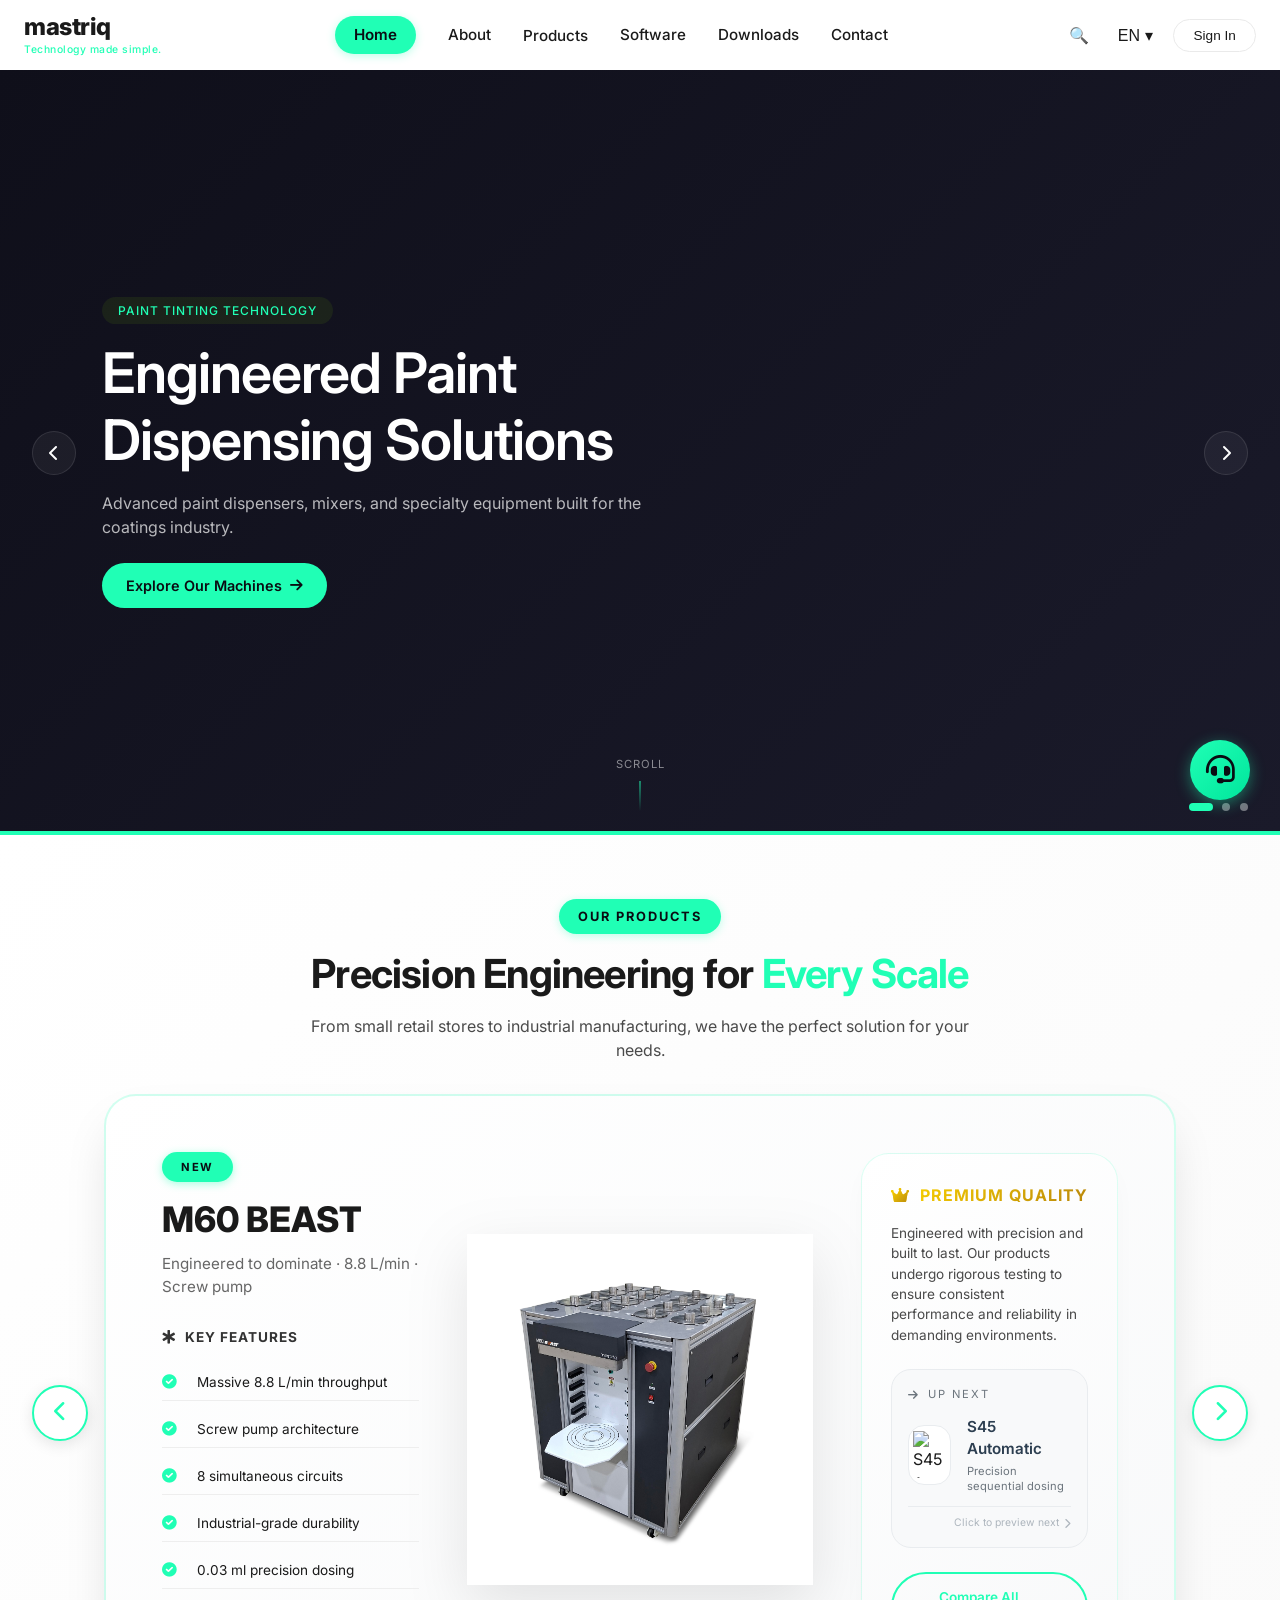
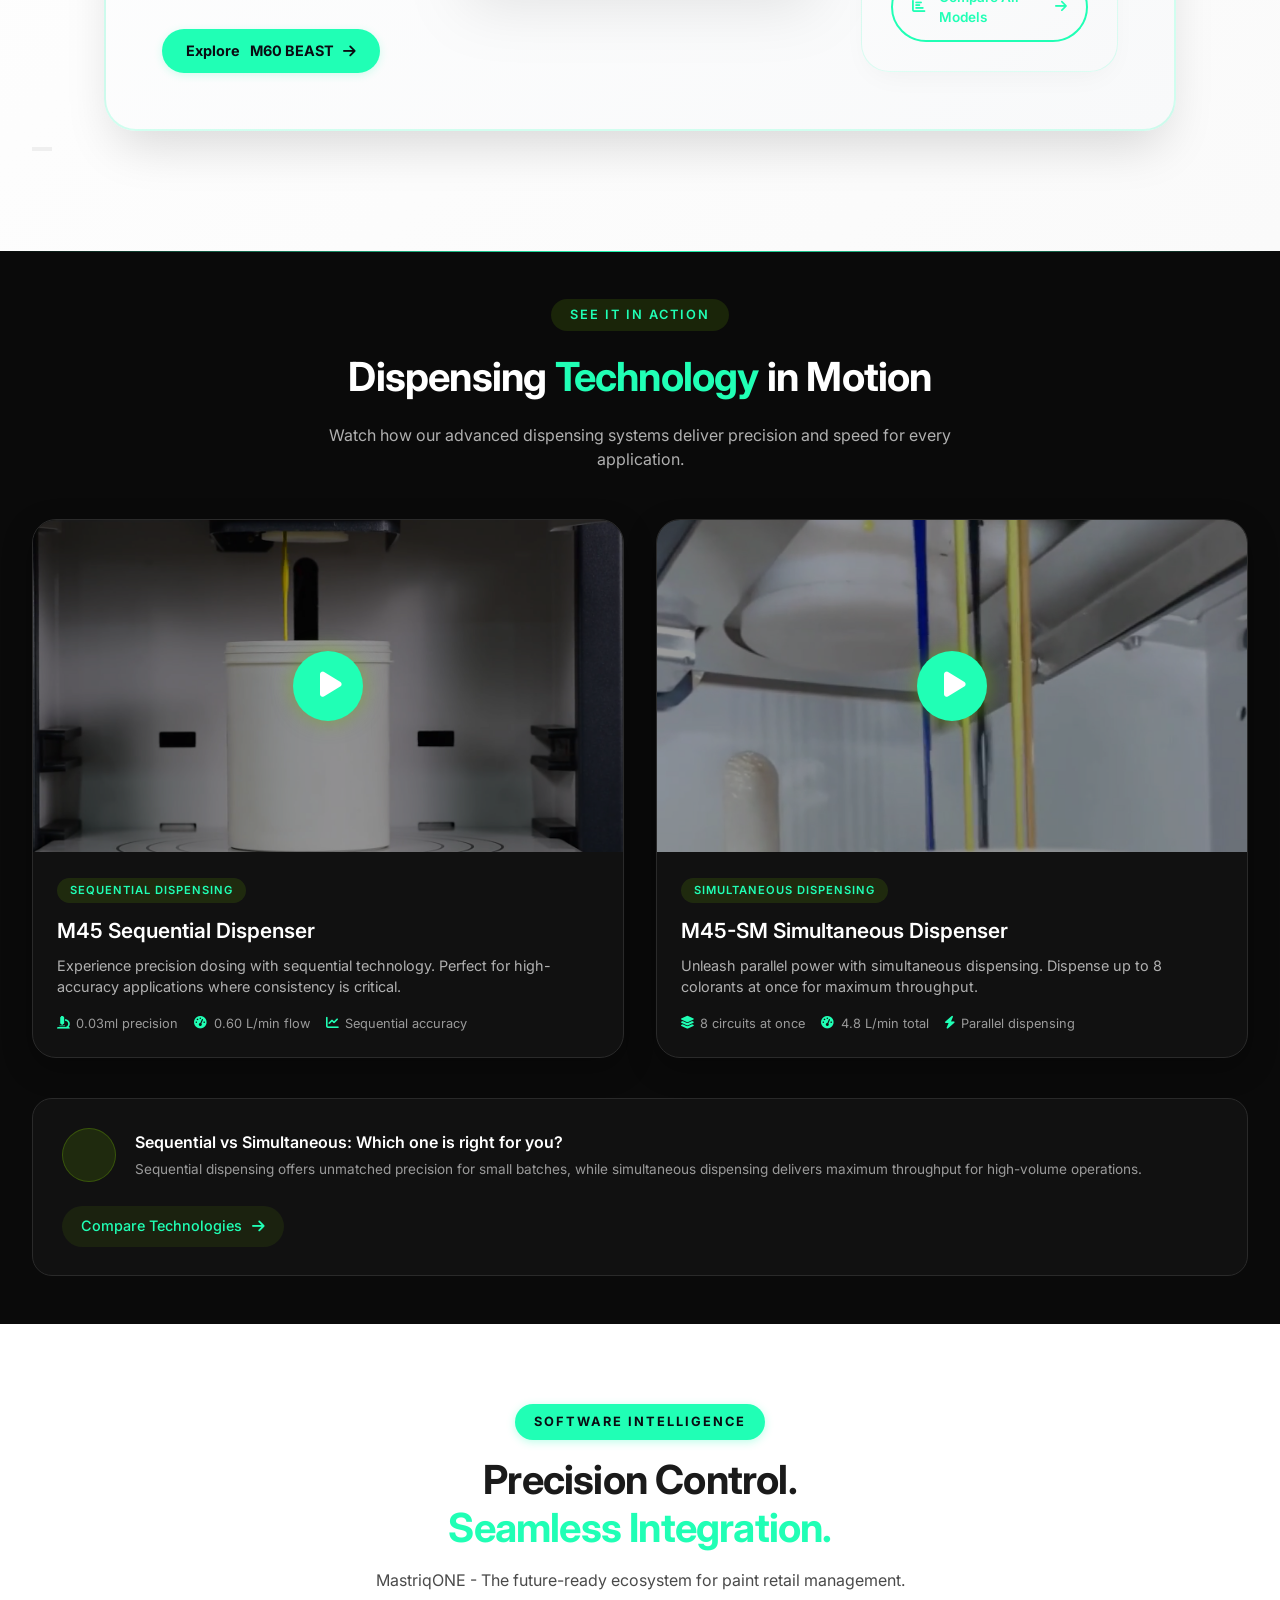
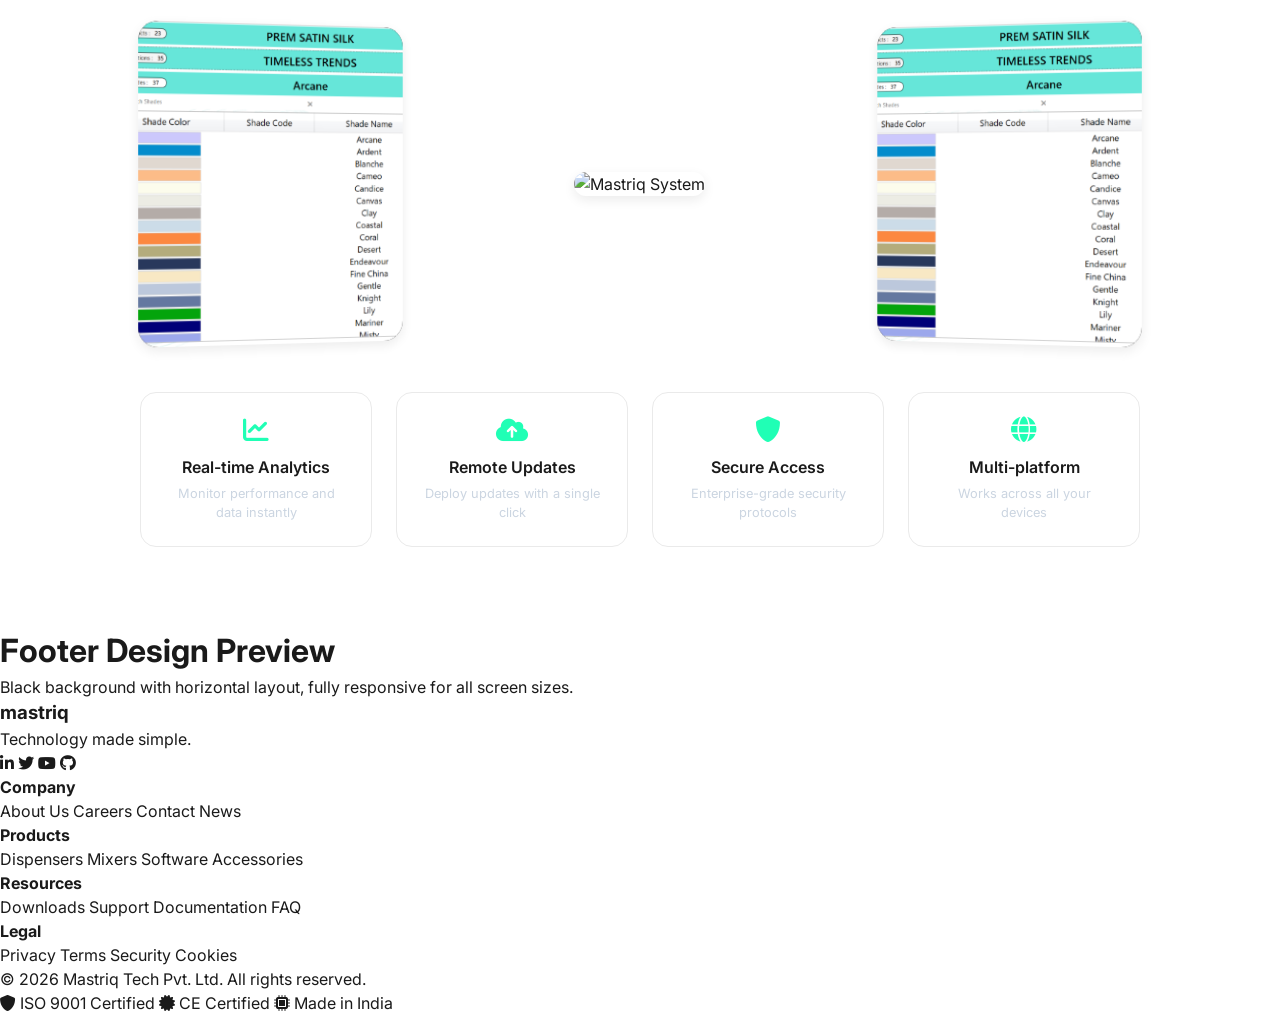
==== commit 4c434b9a: "new product section desktop fit" ====
--- a/index.html
+++ b/index.html
@@ -73,7 +73,8 @@
 </section>
 
 <!-- Products Section -->
-<!-- Products Section -->
+<!-- Products Section - Updated HTML with Next Preview (Image + Name) -->
+<!-- Products Section - Updated HTML -->
 <section class="products-section" id="products">
   <div class="container">
     <div class="section-header">
@@ -84,45 +85,80 @@
     
     <div class="product-showcase">
       <div class="product-showcase-container">
-        <!-- Navigation Arrows -->
         <button class="showcase-nav prev-btn" id="productPrev">
           <i class="fas fa-chevron-left"></i>
         </button>
         
-        <!-- Main Content Area -->
         <div class="product-showcase-content">
-          <!-- Left Side - Product Info & Specs -->
-          <div class="product-info-side" id="productInfoSide">
+          <!-- Left Side - Product Info -->
+          <div class="product-info-side">
             <div class="product-badge-container">
               <span class="product-badge-new" id="productBadge">NEW</span>
             </div>
             <h3 class="product-showcase-title" id="productTitle">M60 BEAST</h3>
             <p class="product-showcase-desc" id="productDesc">Engineered to dominate · 8.8 L/min · Screw pump</p>
             
-            <div class="product-showcase-specs" id="productSpecs">
-              <!-- Specs will be populated -->
+            <!-- Key Features Section -->
+            <div class="key-features-section">
+              <div class="key-features-title">
+                <i class="fas fa-star-of-life"></i>
+                <span>Key Features</span>
+              </div>
+              <ul class="key-features-list" id="keyFeaturesList"></ul>
             </div>
             
             <a href="#" class="product-showcase-link" id="productLink">
-              Explore Product <i class="fas fa-arrow-right"></i>
+              Explore <span id="exploreProductName">M60 BEAST</span> <i class="fas fa-arrow-right"></i>
             </a>
           </div>
           
           <!-- Center - Product Image -->
-          <div class="product-image-center" id="productImageCenter">
+          <div class="product-image-center">
             <div class="image-wrapper">
               <img id="mainProductImage" src="images/products_section/M60.webp" alt="M60 BEAST">
               <div class="image-glow"></div>
             </div>
           </div>
           
-          <!-- Right Side - Quick Stats & Features -->
-          <div class="product-stats-side" id="productStatsSide">
+          <!-- Right Side - Stats Card with NEXT PRODUCT PREVIEW -->
+          <div class="product-stats-side">
             <div class="stats-card">
-              <h4>Key Features</h4>
-              <ul class="feature-list" id="featureList">
-                <!-- Features will be populated -->
-              </ul>
+              <h4><i class="fas fa-crown"></i> Premium Quality</h4>
+              <p style="color: var(--text-gray); font-size: 0.85rem; line-height: 1.5;">
+                Engineered with precision and built to last. Our products undergo rigorous testing to ensure 
+                consistent performance and reliability in demanding environments.
+              </p>
+              
+              <!-- NEXT PRODUCT PREVIEW SECTION - Desktop Only -->
+              <div class="next-preview desktop-only" id="nextPreviewWrapper">
+                <a href="#" id="nextPreviewLink" class="next-preview-link" style="text-decoration: none; display: block;">
+                  <div class="next-preview-label">
+                    <i class="fas fa-arrow-right"></i>
+                    <span>Up Next</span>
+                  </div>
+                  <div class="next-product-content">
+                    <div class="next-product-image">
+                      <img id="nextPreviewImage" src="images/products_section/S45.webp" alt="Next Product">
+                    </div>
+                    <div class="next-product-info">
+                      <div class="next-product-name" id="nextPreviewName">S45 Automatic</div>
+                      <div class="next-product-desc" id="nextPreviewDesc">Precision sequential dosing</div>
+                    </div>
+                  </div>
+                  <div class="next-hint">
+                    <span>Click to preview next</span>
+                    <i class="fas fa-chevron-right"></i>
+                  </div>
+                </a>
+              </div>
+              
+              <!-- COMPARE ALL MODELS BUTTON - Below Next Preview -->
+              <div class="compare-wrapper">
+                <a href="comparison.html" class="compare-all-btn">
+                  <i class="fas fa-chart-bar"></i> Compare All Models
+                  <i class="fas fa-arrow-right"></i>
+                </a>
+              </div>
             </div>
           </div>
         </div>
@@ -132,12 +168,35 @@
         </button>
       </div>
       
-      <!-- Carousel Dots -->
       <div class="showcase-dots" id="productDots"></div>
     </div>
     
-    <div class="view-all">
-      <a href="comparison.html" class="btn-secondary">Compare All Models <i class="fas fa-arrow-right"></i></a>
+    <!-- Mobile: Next Preview Section (Simplified) -->
+    <div class="mobile-next-preview" id="mobileNextPreview">
+      <div class="mobile-next-header">
+        <i class="fas fa-arrow-right"></i>
+        <span>Up Next</span>
+      </div>
+      <div class="mobile-next-content">
+        <div class="mobile-next-image">
+          <img id="mobileNextImage" src="images/products_section/S45.webp" alt="Next Product">
+        </div>
+        <div class="mobile-next-info">
+          <div class="mobile-next-name" id="mobileNextName">S45 Automatic</div>
+          <div class="mobile-next-desc" id="mobileNextDesc">Precision sequential dosing</div>
+        </div>
+        <button class="mobile-next-btn" id="mobileNextBtn">
+          <i class="fas fa-chevron-right"></i>
+        </button>
+      </div>
+    </div>
+    
+    <!-- Mobile: Compare All Models -->
+    <div class="mobile-compare-wrapper">
+      <a href="comparison.html" class="mobile-compare-btn">
+        <i class="fas fa-chart-bar"></i> Compare All Models
+        <i class="fas fa-arrow-right"></i>
+      </a>
     </div>
   </div>
 </section>
--- a/css/style.css
+++ b/css/style.css
@@ -1,24 +1,31 @@
-/* ===== GLOBAL STYLES - ABB INSPIRED ===== */
+/* ===== GLOBAL STYLES - AQUA MARINE THEME ===== */
 :root {
-  /* --primary: #76b900;
-  --primary-dark: #5e9c00; */
-    --primary: #20ffb5;
-  --primary-dark: #20ffb5;
-  /* --primary-light: rgba(118, 185, 0, 0.08); */
-    --primary-light:#20ffb5;
+  /* Aqua Marine Primary Color - #20FFB5 */
+  --primary: #20FFB5;
+  --primary-dark: #00E69C;
+  --primary-light: rgba(32, 255, 181, 0.15);
+  --primary-glow: rgba(32, 255, 181, 0.4);
+  
+  /* Dark Theme Variables */
+  --bg-deep: #0a0c12;
+  --bg-dark: #0f1117;
+  --bg-card: #1a1f2a;
+  --border-dark: #2a2f3a;
+  --text-white: #ffffff;
+  --text-light: #cbd5e1;
+  --text-muted: #8b92a8;
+  
+  /* Light Theme Variables */
+  --bg-white: #ffffff;
+  --bg-gray: #f9fafb;
+  --border-light: #eaeaea;
   --text-dark: #1a1a1a;
   --text-gray: #4a4a4a;
-  --text-light: #6b6b6b;
-  --text-muted: #888888;
-  --bg-white: #ffffff;
-  --bg-light: #fafafa;
-  --bg-gray: #f5f5f5;
-  --border-light: #eaeaea;
-  --shadow-sm: 0 1px 2px rgba(0,0,0,0.03), 0 1px 3px rgba(0,0,0,0.03);
-  --shadow-md: 0 4px 12px rgba(0,0,0,0.05);
-  --shadow-lg: 0 8px 24px rgba(0,0,0,0.08);
-  --shadow-hover: 0 12px 32px rgba(118, 185, 0, 0.12);
-  --transition: all 0.3s ease;
+  
+  --transition-smooth: all 0.3s cubic-bezier(0.4, 0, 0.2, 1);
+  --shadow-sm: 0 1px 2px rgba(0,0,0,0.05);
+  --shadow-md: 0 4px 12px rgba(0,0,0,0.08);
+  --shadow-lg: 0 8px 24px rgba(0,0,0,0.12);
 }
 
 * {
@@ -46,25 +53,32 @@
   color: inherit;
 }
 
-/* Buttons - ABB Style */
+img {
+  max-width: 100%;
+  height: auto;
+}
+
+/* Buttons */
 .btn-primary {
   display: inline-flex;
   align-items: center;
   gap: 0.5rem;
   background: var(--primary);
-  color: white;
+  color: #0a0c12;
   padding: 0.75rem 1.5rem;
   border-radius: 40px;
-  font-weight: 500;
+  font-weight: 600;
   font-size: 0.9rem;
-  transition: var(--transition);
+  transition: var(--transition-smooth);
   border: none;
   cursor: pointer;
 }
 
 .btn-primary:hover {
   background: var(--primary-dark);
-  transform: translateY(-1px);
+  transform: translateY(-2px);
+  gap: 0.7rem;
+  box-shadow: 0 5px 15px var(--primary-glow);
 }
 
 .btn-secondary {
@@ -77,7 +91,7 @@
   border-radius: 40px;
   font-weight: 500;
   font-size: 0.9rem;
-  transition: var(--transition);
+  transition: var(--transition-smooth);
   border: 1px solid var(--border-light);
 }
 
@@ -86,124 +100,73 @@
   color: var(--primary);
 }
 
-/* Section Headers - ABB Style *//* ===== SECTION HEADER STYLES - STAGGERED ANIMATION ===== */
+/* Section Headers */
 .section-header {
   text-align: center;
   margin-bottom: 2rem;
-  overflow: hidden;
 }
 
-/* Badge - animates first */
-/* Badge with neon glow border */
-/* Badge with ribbon style */
 .section-badge {
   display: inline-block;
   font-size: 0.8rem;
   font-weight: 600;
   text-transform: uppercase;
   letter-spacing: 2px;
-  color:black;
-  background: rgba(33, 33, 33, 0.15);
+  color: var(--primary);
+  background: var(--primary-light);
   padding: 0.4rem 1.2rem;
   border-radius: 60px;
   margin-bottom: 1rem;
-  backdrop-filter: blur(4px);
 }
 
-.section-badge::before {
-  content: '';
-  position: absolute;
-  top: 0;
-  left: 0;
-  width: 100%;
-  height: 100%;
-  background: linear-gradient(135deg, transparent, rgba(255,255,255,0.2));
-  clip-path: polygon(0% 0%, 100% 0%, 95% 50%, 100% 100%, 0% 100%, 5% 50%);
-}
-/* Section Title - SLIDE FROM LEFT with delay after badge */
 .section-title {
-  font-size: 2.8rem;
+  font-size: 2.5rem;
   font-weight: 700;
   margin-bottom: 1rem;
   letter-spacing: -0.02em;
   line-height: 1.2;
-  animation: slideFromLeft 0.6s cubic-bezier(0.2, 0.9, 0.4, 1.1) 0.15s forwards;
-  opacity: 0;
-  transform: translateX(-40px);
+  color: var(--text-dark);
 }
 
-/* Highlight with underline */
 .section-title .highlight {
   color: var(--primary);
-  position: relative;
-  display: inline-block;
 }
 
-.section-title .highlight::after {
-  content: '';
-  position: absolute;
-  bottom: 8px;
-  left: 0;
-  width: 100%;
-  height: 8px;
-  /* background: rgba(118, 185, 0, 0.2); */
-  border-radius: 4px;
-  z-index: -1;
-}
-
-/* Subtitle - fades in after title */
 .section-subtitle {
   font-size: 1rem;
-  color: var(--text-light);
+  color: var(--text-gray);
   max-width: 700px;
   margin: 0 auto;
   line-height: 1.5;
-  animation: fadeInUp 0.5s ease 0.35s forwards;
-  opacity: 0;
-  transform: translateY(10px);
-}
-
-/* Keyframes */
-@keyframes slideFromLeft {
-  0% {
-    opacity: 0;
-    transform: translateX(-40px);
-  }
-  100% {
-    opacity: 1;
-    transform: translateX(0);
-  }
-}
-
-@keyframes fadeInUp {
-  0% {
-    opacity: 0;
-    transform: translateY(15px);
-  }
-  100% {
-    opacity: 1;
-    transform: translateY(0);
-  }
 }
 
 /* Responsive */
 @media (max-width: 768px) {
+  .container {
+    padding: 0 1.5rem;
+  }
   .section-title {
-    font-size: 2rem;
-  }
-  .section-subtitle {
-    font-size: 0.9rem;
-    white-space: normal;
-    max-width: 90%;
-  }
-  .section-title .highlight::after {
-    bottom: 4px;
-    height: 6px;
+    font-size: 1.8rem;
   }
 }
 
 @media (max-width: 480px) {
+  .container {
+    padding: 0 1rem;
+  }
   .section-title {
-    font-size: 1.6rem;
+    font-size: 1.5rem;
   }
+  .btn-primary, .btn-secondary {
+    padding: 0.6rem 1.2rem;
+    font-size: 0.8rem;
+  }
+}
+/* ===== REMOVE BLUR FROM SPECIFIC ELEMENTS ===== */
+.carousel-nav.prev,
+.carousel-nav.next,
+.gallery-badge,
+.video-modal {
+  backdrop-filter: none !important;
+  -webkit-backdrop-filter: none !important;
 }
--- a/css/header.css
+++ b/css/header.css
@@ -1,139 +1,126 @@
-/* ===== HEADER STYLES - ABB INSPIRED ===== */
+s
+
+
+/* ===== HEADER STYLES - NO BLUR ===== */
 .main-header {
   position: sticky;
   top: 0;
-  z-index: 1000;
-  background: var(--bg-white);
-  border-bottom: 1px solid var(--border-light);
+  z-index: 10000;
+  background: #ffffff;
+  border-bottom: 1px solid #eaeaea;
+  width: 100%;
+  /* Remove any potential blur effects */
+  filter: none !important;
+  -webkit-filter: none !important;
+  backdrop-filter: none !important;
+  -webkit-backdrop-filter: none !important;
+  transform: none !important;
 }
 
 .nav-bar {
-  max-width: 1400px;
-  margin: 0 auto;
-  padding: 1rem 2rem;
+  width: 100%;
+  margin: 0;
+  padding: 0.8rem 1.5rem;
   display: flex;
   align-items: center;
   justify-content: space-between;
-  gap: 2rem;
-}
-
+  gap: 1rem;
+  background: #ffffff;
+  position: relative;
+  /* Remove any blur effects */
+  filter: none !important;
+  backdrop-filter: none !important;
+  -webkit-backdrop-filter: none !important;
+}
+
+/* Brand Section */
 .brand-wrap {
   display: flex;
   flex-direction: column;
+  flex-shrink: 0;
 }
 
 .brand {
   font-size: 1.5rem;
-  font-weight: 600;
-  color: var(--text-dark);
+  font-weight: 800;
+  color: #1a1a1a;
   text-decoration: none;
   letter-spacing: -0.02em;
-}
-
-/* Animated Tagline - Slides from left and stops */
+  line-height: 1.2;
+}
+
 .brand-tagline {
-  font-size: 0.7rem;
-  color: var(--text-muted);
-  letter-spacing: 0.3px;
-  overflow: hidden;
+  font-size: 0.65rem;
+  color: #20FFB5;
+  letter-spacing: 0.5px;
   white-space: nowrap;
-  display: inline-block;
-  animation: slideFromLeft 0.6s cubic-bezier(0.2, 0.9, 0.4, 1.1) forwards;
-}
-
-@keyframes slideFromLeft {
-  0% {
-    opacity: 0;
-    transform: translateX(-20px);
-  }
-  100% {
-    opacity: 1;
-    transform: translateX(0);
-  }
-}
-
+  font-weight: 500;
+}
+
+/* Navigation - Desktop */
 .nav {
   display: flex;
   align-items: center;
   gap: 2rem;
-  flex: 1;
-  justify-content: flex-end;
-}
-
-.nav > a {
-  color: var(--text-dark);
+  margin: 0;
+  padding: 0;
+}
+
+.nav > a,
+.nav-item > a {
+  color: #1a1a1a;
   text-decoration: none;
   font-weight: 500;
-  font-size: 0.9rem;
-  transition: var(--transition);
+  font-size: 0.95rem;
+  transition: all 0.3s ease;
   position: relative;
+  white-space: nowrap;
+  padding: 0.5rem 0;
+  cursor: pointer;
 }
 
 .nav > a:hover,
-.nav > a.active {
-  color: var(--primary);
-}
-
-.nav > a::after {
+.nav-item > a:hover {
+  color: #20FFB5;
+}
+
+/* Active Menu Underline */
+.nav > a.active,
+.nav-item > a.active {
+  color: #20FFB5;
+}
+
+.nav > a.active::after,
+.nav-item > a.active::after {
   content: '';
   position: absolute;
-  bottom: -4px;
+  bottom: -2px;
   left: 0;
-  width: 0;
+  width: 100%;
   height: 2px;
-  background: var(--primary);
-  transition: width 0.3s ease;
-}
-
-.nav > a:hover::after,
-.nav > a.active::after {
-  width: 100%;
-}
-
-/* Mega Menu */
+  background: #20FFB5;
+  border-radius: 2px;
+}
+
+/* Mega Menu Container - Desktop */
 .nav-item {
   position: static;
 }
 
-.nav-item > a {
-  color: var(--text-dark);
-  text-decoration: none;
-  font-weight: 500;
-  font-size: 0.9rem;
-  transition: var(--transition);
-  cursor: pointer;
-  position: relative;
-}
-
-.nav-item > a::after {
-  content: '';
-  position: absolute;
-  bottom: -4px;
-  left: 0;
-  width: 0;
-  height: 2px;
-  background: var(--primary);
-  transition: width 0.3s ease;
-}
-
-.nav-item > a:hover::after {
-  width: 100%;
-}
-
 .mega-menu {
   position: absolute;
-  top: calc(100% + 10px);
+  top: calc(100% + 5px);
   left: 0;
   right: 0;
   width: 100%;
-  background: var(--bg-white);
-  box-shadow: var(--shadow-lg);
+  background: #ffffff;
+  box-shadow: 0 20px 40px rgba(0, 0, 0, 0.12);
   opacity: 0;
   visibility: hidden;
   transition: all 0.3s ease;
   z-index: 999;
-  border-top: 1px solid var(--border-light);
-  border-bottom: 1px solid var(--border-light);
+  border-top: 1px solid #eaeaea;
+  border-bottom: 1px solid #eaeaea;
 }
 
 .nav-item:hover .mega-menu {
@@ -143,18 +130,18 @@
 }
 
 .mega-container {
-  max-width: 1280px;
+  max-width: 1400px;
   margin: 0 auto;
-  padding: 2.5rem;
-  display: flex;
-  gap: 3rem;
+  padding: 2rem;
+  display: flex;
+  gap: 2rem;
 }
 
 .mega-categories {
   width: 240px;
   flex-shrink: 0;
-  border-right: 1px solid var(--border-light);
-  padding-right: 2rem;
+  border-right: 1px solid #eaeaea;
+  padding-right: 1.5rem;
 }
 
 .category-item {
@@ -163,27 +150,27 @@
   gap: 0.8rem;
   padding: 0.8rem 1rem;
   margin-bottom: 0.5rem;
-  border-radius: 8px;
+  border-radius: 12px;
   cursor: pointer;
   transition: all 0.2s;
-  color: var(--text-gray);
+  color: #4a4a4a;
   font-weight: 500;
   font-size: 0.9rem;
 }
 
 .category-item i {
   font-size: 1rem;
-  color: var(--text-light);
+  width: 24px;
 }
 
 .category-item:hover {
-  background: var(--bg-light);
-  color: var(--primary);
+  background: #f9fafb;
+  color: #20FFB5;
 }
 
 .category-item.active {
-  background: var(--primary-light);
-  color: var(--primary);
+  background: rgba(32, 255, 181, 0.15);
+  color: #20FFB5;
 }
 
 .mega-products {
@@ -192,64 +179,42 @@
 
 .product-section {
   display: none;
-  animation: fadeIn 0.3s ease;
 }
 
 .product-section.active {
   display: block;
 }
 
-@keyframes fadeIn {
-  from { opacity: 0; transform: translateY(10px); }
-  to { opacity: 1; transform: translateY(0); }
-}
-
 .product-scroll {
   display: flex;
   gap: 1rem;
   overflow-x: auto;
-  padding-bottom: 0.5rem;
-  scrollbar-width: thin;
-}
-
-.product-scroll::-webkit-scrollbar {
-  height: 3px;
-}
-
-.product-scroll::-webkit-scrollbar-track {
-  background: var(--border-light);
-  border-radius: 10px;
-}
-
-.product-scroll::-webkit-scrollbar-thumb {
-  background: var(--primary);
-  border-radius: 10px;
+  padding-bottom: 0.8rem;
 }
 
 .mega-product-item {
-  flex: 0 0 200px;
-  min-width: 200px;
+  flex: 0 0 180px;
+  min-width: 180px;
   display: flex;
   flex-direction: column;
   align-items: center;
   text-align: center;
-  padding: 1.2rem;
-  background: var(--bg-white);
-  border-radius: 12px;
+  padding: 1rem;
+  background: #ffffff;
+  border-radius: 16px;
   text-decoration: none;
-  transition: all 0.2s;
-  border: 1px solid var(--border-light);
+  transition: all 0.3s ease;
+  border: 1px solid #eaeaea;
 }
 
 .mega-product-item:hover {
-  transform: translateY(-3px);
-  border-color: var(--primary);
-  box-shadow: var(--shadow-md);
+  transform: translateY(-5px);
+  border-color: #20FFB5;
 }
 
 .mega-product-item img {
-  width: 100px;
-  height: 100px;
+  width: 80px;
+  height: 80px;
   object-fit: contain;
   margin-bottom: 0.8rem;
 }
@@ -257,31 +222,32 @@
 .mega-product-info strong {
   font-weight: 600;
   font-size: 0.85rem;
-  color: var(--text-dark);
+  color: #1a1a1a;
   display: block;
   margin-bottom: 0.2rem;
 }
 
 .mega-product-info span {
   font-size: 0.7rem;
-  color: var(--text-light);
+  color: #6b6b6b;
 }
 
 .badge-new {
   display: inline-block;
   margin-left: 4px;
   font-size: 0.55rem;
-  padding: 1px 5px;
+  padding: 2px 6px;
   border-radius: 12px;
-  background: var(--primary);
-  color: white;
+  background: #20FFB5;
+  color: #0a0c12;
+  font-weight: 600;
 }
 
 /* Header Extras */
 .header-extras {
   display: flex;
   align-items: center;
-  gap: 1rem;
+  gap: 0.8rem;
   flex-shrink: 0;
 }
 
@@ -291,108 +257,424 @@
   border: none;
   font-size: 1rem;
   cursor: pointer;
-  color: var(--text-dark);
+  color: #1a1a1a;
   padding: 0.5rem;
-  transition: color 0.2s;
-}
-
-.search-toggle:hover,
-.lang-toggle:hover {
-  color: var(--primary);
 }
 
 .sign-in-btn {
   background: transparent;
-  border: 1px solid var(--border-light);
-  color: var(--text-dark);
-  padding: 0.4rem 1rem;
+  border: 1px solid #eaeaea;
+  color: #1a1a1a;
+  padding: 0.5rem 1.2rem;
   border-radius: 40px;
   font-weight: 500;
-  font-size: 0.8rem;
+  font-size: 0.85rem;
   cursor: pointer;
-  transition: all 0.2s;
-}
-
-.sign-in-btn:hover {
-  border-color: var(--primary);
-  color: var(--primary);
-}
-
+}
+
+/* Menu Toggle Button - Desktop hidden */
 .menu-toggle {
   display: none;
-  background: none;
-  border: none;
-  font-size: 1.2rem;
-  cursor: pointer;
-  color: var(--text-dark);
-  padding: 0.5rem;
-}
-
-@media (max-width: 1024px) {
-  .mega-container {
-    padding: 1.5rem;
-  }
-}
-
-@media (max-width: 900px) {
+}
+
+/* ===== MOBILE RESPONSIVE STYLES - NO BLUR ===== */
+@media (max-width: 768px) {
+  /* Menu Toggle - Clean, sharp, NO BLUR */
   .menu-toggle {
-    display: block;
-  }
+    display: flex !important;
+    background: #20FFB5 !important;
+    border: 2px solid #000000 !important;
+    font-size: 1.6rem !important;
+    cursor: pointer !important;
+    color: #000000 !important;
+    padding: 0.5rem !important;
+    width: 44px !important;
+    height: 44px !important;
+    border-radius: 8px !important;
+    align-items: center !important;
+    justify-content: center !important;
+    font-weight: bold !important;
+    position: relative !important;
+    z-index: 100001 !important;
+    margin-right: 0.5rem !important;
+    flex-shrink: 0 !important;
+    box-shadow: 0 2px 8px rgba(0,0,0,0.2) !important;
+    /* CRITICAL: Remove all blur and filter effects */
+    filter: none !important;
+    -webkit-filter: none !important;
+    backdrop-filter: none !important;
+    -webkit-backdrop-filter: none !important;
+    transform: none !important;
+    -webkit-transform: none !important;
+    opacity: 1 !important;
+    visibility: visible !important;
+    text-shadow: none !important;
+  }
+  
+  /* Ensure no blur on any parent element */
+  .main-header,
+  .nav-bar,
+  .brand-wrap,
+  .header-extras {
+    filter: none !important;
+    backdrop-filter: none !important;
+    -webkit-backdrop-filter: none !important;
+  }
+  
+  .nav-bar {
+    padding: 0.6rem 1rem;
+  }
+  
+  .brand-tagline {
+    font-size: 0.5rem;
+  }
+  
+  .brand {
+    font-size: 1.2rem;
+  }
+  
+  .header-extras {
+    gap: 0.3rem;
+  }
+  
+  .sign-in-btn {
+    padding: 0.3rem 0.6rem;
+    font-size: 0.65rem;
+  }
+  
+  .search-toggle,
+  .lang-toggle {
+    padding: 0.3rem;
+    font-size: 0.85rem;
+  }
+  
+  /* Mobile Menu */
   .nav {
-    position: fixed;
-    top: 0;
-    left: -100%;
-    width: 280px;
-    height: 100vh;
-    background: var(--bg-white);
-    flex-direction: column;
-    align-items: flex-start;
-    padding: 4rem 1.5rem;
-    box-shadow: var(--shadow-lg);
-    transition: left 0.3s;
-    z-index: 1001;
-    gap: 1rem;
-  }
+    position: fixed !important;
+    top: 65px !important;
+    left: -100% !important;
+    width: 85% !important;
+    max-width: 320px !important;
+    height: calc(100vh - 65px) !important;
+    background: #ffffff !important;
+    flex-direction: column !important;
+    align-items: stretch !important;
+    justify-content: flex-start !important;
+    padding: 1rem 1.2rem 2rem !important;
+    transition: left 0.3s ease !important;
+    z-index: 100000 !important;
+    gap: 0 !important;
+    overflow-y: auto !important;
+    margin: 0 !important;
+    box-shadow: 2px 0 20px rgba(0, 0, 0, 0.15) !important;
+    display: flex !important;
+    /* No blur on menu */
+    filter: none !important;
+    backdrop-filter: none !important;
+  }
+  
   .nav.open {
-    left: 0;
-  }
+    left: 0 !important;
+  }
+  
   .nav > a,
   .nav-item {
     width: 100%;
-  }
+    display: block;
+    border-bottom: 1px solid #eaeaea;
+  }
+  
   .nav > a {
     font-size: 1rem;
-  }
+    padding: 0.9rem 0;
+    text-align: left;
+    text-decoration: none;
+    color: #1a1a1a;
+    display: block;
+    cursor: pointer !important;
+  }
+  
   .nav-item > a {
     font-size: 1rem;
+    padding: 0.9rem 0;
+    display: flex;
+    justify-content: space-between;
+    align-items: center;
+    width: 100%;
+    cursor: pointer;
+    text-decoration: none;
+    color: #1a1a1a;
+  }
+  
+  .nav-item > a::after {
+    content: '\f078';
+    font-family: 'Font Awesome 6 Free';
+    font-weight: 900;
+    font-size: 0.8rem;
+    transition: transform 0.3s;
+  }
+  
+  .nav-item.active > a::after {
+    transform: rotate(180deg);
+  }
+  
+  /* Mobile Mega Menu */
+  .mega-menu {
+    position: static !important;
+    width: 100% !important;
+    box-shadow: none !important;
+    display: none !important;
+    margin: 0 !important;
+    padding: 0 !important;
+    background: #f9fafb !important;
+    border-radius: 12px !important;
+    border: none !important;
+    opacity: 1 !important;
+    visibility: visible !important;
+    filter: none !important;
+  }
+  
+  .nav-item.active .mega-menu {
+    display: block !important;
+  }
+  
+  .mega-container {
+    flex-direction: column !important;
+    padding: 0.8rem !important;
+    gap: 0.8rem !important;
+  }
+  
+  .mega-categories {
+    width: 100% !important;
+    border-right: none !important;
+    border-bottom: 1px solid #eaeaea !important;
+    padding: 0 0 0.6rem 0 !important;
+    display: flex !important;
+    gap: 0.6rem !important;
+    flex-wrap: wrap !important;
+  }
+  
+  .category-item {
+    flex: 1 !important;
+    justify-content: center !important;
+    padding: 0.5rem !important;
+    font-size: 0.8rem !important;
+  }
+  
+  .product-scroll {
+    flex-direction: column !important;
+    overflow-x: visible !important;
+    gap: 0.6rem !important;
+    max-height: 300px !important;
+    overflow-y: auto !important;
+  }
+  
+  .mega-product-item {
+    flex: none !important;
+    flex-direction: row !important;
+    min-width: auto !important;
+    text-align: left !important;
+    gap: 0.8rem !important;
+    padding: 0.6rem !important;
+    align-items: center !important;
+    text-decoration: none !important;
+  }
+  
+  .mega-product-item img {
+    width: 40px !important;
+    height: 40px !important;
+    margin-bottom: 0 !important;
+  }
+  
+  .mega-product-info strong {
+    font-size: 0.8rem !important;
+  }
+  
+  .mega-product-info span {
+    font-size: 0.65rem !important;
+  }
+  
+  /* Mobile Menu Overlay - No Blur */
+  .menu-overlay {
+    position: fixed;
+    top: 65px;
+    left: 0;
+    width: 100%;
+    height: calc(100vh - 65px);
+    background: rgba(0, 0, 0, 0.5);
+    z-index: 99999;
+    display: none;
+    filter: none !important;
+    backdrop-filter: none !important;
+  }
+  
+  .menu-overlay.active {
     display: block;
   }
-  .mega-menu {
-    position: static;
+}
+
+/* Small Mobile */
+@media (max-width: 480px) {
+  .nav-bar {
+    padding: 0.5rem 0.8rem;
+  }
+  
+  .brand {
+    font-size: 1rem;
+  }
+  
+  .brand-tagline {
+    display: none;
+  }
+  
+  .menu-toggle {
+    width: 38px !important;
+    height: 38px !important;
+    font-size: 1.3rem !important;
+  }
+  
+  .nav {
+    top: 55px !important;
+    height: calc(100vh - 55px) !important;
+  }
+  
+  .menu-overlay {
+    top: 55px;
+    height: calc(100vh - 55px);
+  }
+}
+
+/* Ensure nav links are clickable */
+.nav > a {
+  pointer-events: auto !important;
+  cursor: pointer !important;
+  display: block !important;
+  z-index: 100002 !important;
+  position: relative !important;
+}
+
+/* Make sure links are not hidden behind overlay */
+.nav.open {
+  z-index: 100000 !important;
+}
+
+.nav.open > a,
+.nav.open .nav-item > a {
+  pointer-events: auto !important;
+  cursor: pointer !important;
+}
+
+/* Force no blur on body and html */
+html, body {
+  filter: none !important;
+  backdrop-filter: none !important;
+  -webkit-filter: none !important;
+  -webkit-backdrop-filter: none !important;
+}
+
+/* Add this to your existing header.css after the existing category-item styles */
+
+/* Enhanced Category Item Styles - Better Visibility */
+.category-item {
+  display: flex;
+  align-items: center;
+  gap: 0.8rem;
+  padding: 0.8rem 1rem;
+  margin-bottom: 0.5rem;
+  border-radius: 12px;
+  cursor: pointer;
+  transition: all 0.3s ease;
+  color: #4a4a4a;
+  font-weight: 500;
+  font-size: 0.9rem;
+  position: relative;
+  overflow: hidden;
+}
+
+.category-item i {
+  font-size: 1rem;
+  width: 24px;
+  transition: transform 0.3s ease;
+}
+
+.category-item:hover {
+  background: #20FFB5 !important;
+  color: #000000 !important;
+  transform: translateX(5px);
+}
+
+.category-item:hover i {
+  transform: scale(1.1);
+}
+
+.category-item.active {
+  background: #20FFB5 !important;
+  color: #000000 !important;
+  box-shadow: 0 4px 12px rgba(32, 255, 181, 0.3);
+}
+
+.category-item.active::before {
+  content: '';
+  position: absolute;
+  left: 0;
+  top: 0;
+  width: 4px;
+  height: 100%;
+  background: #000000;
+  border-radius: 2px;
+}
+
+.category-item.active i {
+  color: #000000 !important;
+}
+
+/* Active menu item underline - For page navigation */
+.nav > a.active,
+.nav-item > a.active {
+  color: #20FFB5 !important;
+  position: relative;
+}
+
+.nav > a.active::after,
+.nav-item > a.active::after {
+  content: '';
+  position: absolute;
+  bottom: -2px;
+  left: 0;
+  width: 100%;
+  height: 2px;
+  background: #20FFB5;
+  border-radius: 2px;
+  animation: slideUnderline 0.3s ease;
+}
+
+@keyframes slideUnderline {
+  from {
+    width: 0;
+    opacity: 0;
+  }
+  to {
     width: 100%;
-    box-shadow: none;
-    display: none;
-    margin-top: 0.5rem;
-    background: var(--bg-light);
-    border-radius: 8px;
-  }
-  .nav-item.active .mega-menu {
-    display: block;
-  }
-  .mega-container {
-    flex-direction: column;
-    padding: 1rem;
-  }
-  .mega-categories {
-    width: 100%;
-    border-right: none;
-    border-bottom: 1px solid var(--border-light);
-    padding-bottom: 0.5rem;
-    display: flex;
-    gap: 0.5rem;
-  }
-  .category-item {
-    flex: 1;
-    justify-content: center;
-  }
+    opacity: 1;
+  }
+}
+
+/* Special styling for Products link when active (for s45.html, m45.html etc) */
+.nav-item > a.active {
+  color: #20FFB5 !important;
+}
+
+.nav-item > a.active::after {
+  width: 100%;
+}
+
+/* Highlight effect for product items when on that page */
+.mega-product-item.active-product {
+  border-color: #20FFB5;
+  background: rgba(32, 255, 181, 0.1);
+  transform: translateY(-2px);
+}
+
+.mega-product-item.active-product strong {
+  color: #20FFB5;
 }
--- a/css/products.css
+++ b/css/products.css
@@ -1,22 +1,44 @@
-/* ===== PRODUCTS SECTION - CENTERED IMAGE LAYOUT ===== */
+/* ===== PRODUCTS SECTION - UPDATED CSS ===== */
 :root {
-  --aqua-blue: #635bff;
-  --aqua-blue-light: rgba(99, 91, 255, 0.1);
-  --aqua-blue-hover: #4a42cc;
+  --aqua-marine: #20FFB5;
+  --aqua-marine-dark: #00E69C;
+  --aqua-marine-light: rgba(32, 255, 181, 0.1);
+  --aqua-marine-glow: rgba(32, 255, 181, 0.4);
+  --gold: #FFD700;
+  --gold-dark: #B8860B;
+  --gold-light: rgba(255, 215, 0, 0.15);
 }
 
 .products-section {
-  padding: 1rem 0;
-  background: var(--bg-white);
+  padding: 4rem 0;
+  background: linear-gradient(135deg, #ffffff, #fafafa);
   scroll-margin-top: 70px;
+  position: relative;
   overflow: hidden;
 }
 
-/* Product Showcase Container */
+/* Our Products Badge - btn-primary style */
+.section-badge {
+  background: var(--aqua-marine);
+  color: #0a0c12;
+  padding: 0.5rem 1.2rem;
+  border-radius: 40px;
+  font-weight: 700;
+  box-shadow: 0 2px 8px rgba(32, 255, 181, 0.3);
+}
+
+.section-badge:hover {
+  background: var(--aqua-marine-dark);
+  transform: translateY(-1px);
+  transition: all 0.3s ease;
+}
+
+/* 3D Book Style Container */
 .product-showcase {
-  max-width: 1300px;
-  margin: 1rem auto;
-  position: relative;
+  max-width: 1400px;
+  margin: 2rem auto;
+  position: relative;
+  perspective: 2000px;
 }
 
 .product-showcase-container {
@@ -29,69 +51,57 @@
 
 /* Navigation Buttons */
 .showcase-nav {
-  width: 50px;
-  height: 50px;
+  width: 56px;
+  height: 56px;
   border-radius: 50%;
   background: var(--bg-white);
-  border: 1px solid var(--border-light);
+  border: 2px solid var(--aqua-marine);
   cursor: pointer;
-  transition: all 0.3s ease;
-  display: flex;
-  align-items: center;
-  justify-content: center;
-  font-size: 1.2rem;
-  color: var(--text-dark);
+  transition: all 0.4s cubic-bezier(0.68, -0.55, 0.265, 1.55);
+  display: flex;
+  align-items: center;
+  justify-content: center;
+  font-size: 1.3rem;
+  color: var(--aqua-marine);
   flex-shrink: 0;
   z-index: 10;
+  box-shadow: 0 4px 15px rgba(0, 0, 0, 0.1);
 }
 
 .showcase-nav:hover {
-  background: var(--primary);
-  border-color: var(--primary);
-  color: white;
-  transform: scale(1.05);
-}
-
-.showcase-nav:disabled {
-  opacity: 0.3;
-  cursor: not-allowed;
-  pointer-events: none;
-}
-
-/* Main Content Area - 3 Column Layout */
+  background: var(--aqua-marine);
+  color: #0a0c12;
+  transform: scale(1.15) rotate(5deg);
+  box-shadow: 0 8px 25px var(--aqua-marine-glow);
+}
+
+/* 3D Card Effect */
 .product-showcase-content {
   display: grid;
   grid-template-columns: 1fr 1.2fr 1fr;
   gap: 2rem;
   align-items: center;
-  background: linear-gradient(135deg, #fafafa, #ffffff);
-  border-radius: 40px;
+  background: linear-gradient(145deg, #ffffff, #f8f9fa);
+  border-radius: 32px;
   padding: 2.5rem;
-  box-shadow: var(--shadow-md);
-  position: relative;
-  overflow: hidden;
-}
-
-.product-showcase-content::before {
-  content: '';
-  position: absolute;
-  top: 0;
-  left: 0;
-  right: 0;
-  height: 4px;
-  background: linear-gradient(90deg, var(--primary), var(--aqua-blue), var(--primary));
-  opacity: 0;
-  transition: opacity 0.5s ease;
-}
-
-.product-showcase-content:hover::before {
-  opacity: 1;
+  position: relative;
+  transition: all 0.4s cubic-bezier(0.4, 0, 0.2, 1);
+  border: 2px solid rgba(32, 255, 181, 0.2);
+  transform-style: preserve-3d;
+  box-shadow: 0 25px 50px -12px rgba(0, 0, 0, 0.15);
+}
+
+.product-showcase-content:hover {
+  transform: translateY(-5px);
+  border-color: var(--aqua-marine);
+  box-shadow: 0 30px 50px -15px rgba(32, 255, 181, 0.2);
 }
 
 /* Left Side - Product Info */
 .product-info-side {
   padding: 1rem;
-  animation: fadeInLeft 0.6s ease;
+  position: relative;
+  z-index: 2;
 }
 
 .product-badge-container {
@@ -100,85 +110,103 @@
 
 .product-badge-new {
   display: inline-block;
-  background: var(--primary);
-  color: white;
-  padding: 0.3rem 1rem;
-  border-radius: 60px;
+  background: var(--aqua-marine);
+  color: #0a0c12;
+  padding: 0.4rem 1.2rem;
+  border-radius: 40px;
   font-size: 0.7rem;
-  font-weight: 600;
+  font-weight: 700;
   text-transform: uppercase;
-  letter-spacing: 1px;
-  animation: pulse 2s infinite;
+  letter-spacing: 1.5px;
+  animation: badgePulse 2s infinite;
+  box-shadow: 0 2px 8px var(--aqua-marine-glow);
 }
 
 .product-showcase-title {
-  font-size: 2rem;
-  font-weight: 700;
+  font-size: 2.2rem;
+  font-weight: 800;
   margin-bottom: 0.8rem;
   color: var(--text-dark);
   line-height: 1.2;
 }
 
 .product-showcase-desc {
-  color: var(--text-light);
+  color: #666;
   font-size: 0.95rem;
-  margin-bottom: 1.5rem;
+  margin-bottom: 1.8rem;
   line-height: 1.5;
 }
 
-/* Specs Grid */
-.product-showcase-specs {
-  display: grid;
-  grid-template-columns: repeat(2, 1fr);
+/* Key Features */
+.key-features-section {
+  margin: 1.5rem 0;
+}
+
+.key-features-title {
+  font-size: 0.85rem;
+  font-weight: 700;
+  text-transform: uppercase;
+  letter-spacing: 1px;
+  color: #333;
+  margin-bottom: 1rem;
+  display: flex;
+  align-items: center;
+  gap: 0.5rem;
+}
+
+.key-features-list {
+  list-style: none;
+  padding: 0;
+  display: flex;
+  flex-direction: column;
+  gap: 0.6rem;
+}
+
+.key-features-list li {
+  display: flex;
+  align-items: center;
   gap: 0.8rem;
-  margin-bottom: 1.5rem;
-}
-
-.spec-item {
-  background: var(--bg-light);
-  padding: 0.5rem 0.8rem;
-  border-radius: 12px;
-  text-align: center;
-  transition: all 0.3s ease;
-  cursor: default;
-}
-
-.spec-item:hover {
-  transform: translateY(-2px);
-  background: var(--primary-light);
-  box-shadow: 0 4px 12px rgba(118, 185, 0, 0.15);
-}
-
-.spec-label {
-  font-size: 0.7rem;
-  color: var(--text-light);
-  display: block;
-  margin-bottom: 0.2rem;
-  text-transform: uppercase;
-  letter-spacing: 0.5px;
-}
-
-.spec-value {
-  font-size: 1rem;
-  font-weight: 700;
-  color: var(--text-dark);
-}
-
+  font-size: 0.85rem;
+  color: #1a1a1a;
+  padding: 0.5rem 0;
+  border-bottom: 1px solid #eee;
+  transition: all 0.3s ease;
+}
+
+.key-features-list li:hover {
+  transform: translateX(5px);
+  color: var(--aqua-marine);
+  border-bottom-color: var(--aqua-marine-light);
+}
+
+.key-features-list li i {
+  color: var(--aqua-marine);
+  font-size: 0.9rem;
+  width: 22px;
+}
+
+/* Explore Button - Dynamic Product Name */
 .product-showcase-link {
   display: inline-flex;
   align-items: center;
-  gap: 0.5rem;
-  color: var(--primary);
+  gap: 0.6rem;
+  background: var(--aqua-marine);
+  color: #0a0c12;
   text-decoration: none;
-  font-weight: 600;
+  font-weight: 700;
   font-size: 0.9rem;
-  transition: all 0.3s ease;
-  padding: 0.5rem 0;
+  padding: 0.7rem 1.5rem;
+  border-radius: 40px;
+  transition: all 0.3s ease;
+  margin-top: 1rem;
+  box-shadow: 0 2px 8px rgba(32, 255, 181, 0.2);
 }
 
 .product-showcase-link:hover {
-  gap: 0.8rem;
-  color: var(--primary-dark);
+  gap: 0.9rem;
+  background: var(--aqua-marine-dark);
+  transform: translateY(-2px);
+  box-shadow: 0 5px 15px rgba(32, 255, 181, 0.3);
 }
 
 /* Center - Product Image */
@@ -187,13 +215,12 @@
   display: flex;
   justify-content: center;
   align-items: center;
-  animation: zoomIn 0.6s ease;
 }
 
 .image-wrapper {
   position: relative;
   width: 100%;
-  max-width: 320px;
+  max-width: 350px;
   margin: 0 auto;
 }
 
@@ -201,12 +228,13 @@
   width: 100%;
   height: auto;
   filter: drop-shadow(0 20px 30px rgba(0, 0, 0, 0.1));
-  transition: transform 0.4s ease;
-  animation: float 3s ease-in-out infinite;
-}
-
-.product-image-center:hover .image-wrapper img {
-  transform: scale(1.05);
+  transition: all 0.4s ease;
+  animation: floatImage 4s ease-in-out infinite;
+}
+
+.product-showcase-content:hover .image-wrapper img {
+  transform: scale(1.03);
+  filter: drop-shadow(0 25px 35px rgba(0, 0, 0, 0.15));
 }
 
 .image-glow {
@@ -214,202 +242,196 @@
   top: 50%;
   left: 50%;
   transform: translate(-50%, -50%);
-  width: 120%;
-  height: 120%;
-  background: radial-gradient(circle, rgba(118, 185, 0, 0.1), transparent);
+  width: 110%;
+  height: 110%;
+  background: radial-gradient(circle, rgba(32, 255, 181, 0.08), transparent);
   border-radius: 50%;
   z-index: -1;
   opacity: 0;
-  transition: opacity 0.5s ease;
-  animation: pulseGlow 2s infinite;
-}
-
-.product-image-center:hover .image-glow {
-  opacity: 1;
+  transition: opacity 0.4s ease;
+}
+
+.product-showcase-content:hover .image-glow {
+  opacity: 0.5;
 }
 
 /* Right Side - Stats Card */
 .product-stats-side {
   padding: 1rem;
-  animation: fadeInRight 0.6s ease;
+  position: relative;
 }
 
 .stats-card {
-  background: linear-gradient(145deg, #f5f5f5, #ffffff);
-  border-radius: 24px;
-  padding: 1.5rem;
-  border: 1px solid var(--border-light);
-  transition: all 0.3s ease;
-}
-
-.stats-card:hover {
-  transform: translateY(-5px);
-  border-color: var(--primary);
-  box-shadow: var(--shadow-hover);
+  background: linear-gradient(145deg, #ffffff, #f8f9fa);
+  border-radius: 28px;
+  padding: 1.8rem;
+  border: 1px solid rgba(32, 255, 181, 0.15);
+  transition: all 0.3s ease;
+  box-shadow: 0 10px 30px -10px rgba(0, 0, 0, 0.05);
 }
 
 .stats-card h4 {
   font-size: 1rem;
+  font-weight: 700;
+  margin-bottom: 1rem;
+  display: flex;
+  align-items: center;
+  gap: 0.6rem;
+  text-transform: uppercase;
+  letter-spacing: 1px;
+  background: linear-gradient(135deg, var(--gold), var(--gold-dark));
+  -webkit-background-clip: text;
+  -webkit-text-fill-color: transparent;
+  background-clip: text;
+}
+
+.stats-card h4 i {
+  background: linear-gradient(135deg, var(--gold), var(--gold-dark));
+  -webkit-background-clip: text;
+  -webkit-text-fill-color: transparent;
+  background-clip: text;
+}
+
+/* Next Preview - Desktop Only */
+.desktop-only {
+  display: block;
+}
+
+.next-preview-link {
+  text-decoration: none;
+  display: block;
+}
+
+.next-preview {
+  margin-top: 1.5rem;
+  padding: 1rem;
+  background: #f8f9fa;
+  border-radius: 20px;
+  border: 1px solid #e9ecef;
+  transition: all 0.3s ease;
+  cursor: pointer;
+}
+
+.next-preview:hover {
+  transform: translateY(-2px);
+  border-color: var(--aqua-marine);
+  background: #ffffff;
+  box-shadow: 0 8px 20px rgba(0, 0, 0, 0.08);
+}
+
+.next-preview-label {
+  font-size: 0.7rem;
+  color: #6c757d;
+  text-transform: uppercase;
+  letter-spacing: 2px;
+  display: flex;
+  align-items: center;
+  gap: 0.5rem;
+  margin-bottom: 0.8rem;
+}
+
+.next-preview-label i {
+  animation: slideRight 1.2s infinite;
+}
+
+.next-product-content {
+  display: flex;
+  align-items: center;
+  gap: 1rem;
+  margin-bottom: 0.5rem;
+}
+
+.next-product-image {
+  width: 60px;
+  height: 60px;
+  background: #ffffff;
+  border-radius: 16px;
+  display: flex;
+  align-items: center;
+  justify-content: center;
+  overflow: hidden;
+  border: 1px solid #e9ecef;
+}
+
+.next-preview:hover .next-product-image {
+  border-color: var(--aqua-marine);
+}
+
+.next-product-image img {
+  width: 80%;
+  height: 80%;
+  object-fit: contain;
+}
+
+.next-product-name {
+  font-size: 0.95rem;
   font-weight: 600;
-  margin-bottom: 1rem;
-  color: var(--text-dark);
-  display: flex;
-  align-items: center;
+  color: #2c3e50;
+  margin-bottom: 0.2rem;
+}
+
+.next-preview:hover .next-product-name {
+  color: var(--aqua-marine);
+}
+
+.next-product-desc {
+  font-size: 0.7rem;
+  color: #6c757d;
+  line-height: 1.3;
+}
+
+.next-hint {
+  display: flex;
+  align-items: center;
+  justify-content: flex-end;
+  gap: 0.3rem;
+  margin-top: 0.8rem;
+  padding-top: 0.5rem;
+  border-top: 1px solid #e9ecef;
+  font-size: 0.65rem;
+  color: #adb5bd;
+}
+
+.next-preview:hover .next-hint {
+  color: var(--aqua-marine);
   gap: 0.5rem;
 }
 
-.stats-card h4 i {
-  color: var(--primary);
-}
-
-.feature-list {
-  list-style: none;
-  padding: 0;
-}
-
-.feature-list li {
-  display: flex;
-  align-items: center;
+.next-preview:hover .next-hint i {
+  transform: translateX(3px);
+}
+
+/* Compare All Models Button */
+.compare-wrapper {
+  margin-top: 1.5rem;
+}
+
+.compare-all-btn {
+  display: flex;
+  align-items: center;
+  justify-content: center;
   gap: 0.8rem;
-  padding: 0.6rem 0;
-  border-bottom: 1px solid var(--border-light);
+  background: transparent;
+  border: 2px solid var(--aqua-marine);
+  color: var(--aqua-marine);
+  padding: 0.8rem 1.2rem;
+  border-radius: 50px;
+  font-weight: 600;
   font-size: 0.85rem;
-  color: var(--text-gray);
-  transition: all 0.3s ease;
-}
-
-.feature-list li:last-child {
-  border-bottom: none;
-}
-
-.feature-list li:hover {
-  transform: translateX(5px);
-  color: var(--primary);
-}
-
-.feature-list li i {
-  color: var(--primary);
-  font-size: 0.9rem;
-  width: 20px;
-}
-
-/* Carousel Dots */
-.showcase-dots {
-  display: flex;
-  justify-content: center;
-  gap: 0.8rem;
-  margin-top: 2rem;
-}
-
-.showcase-dot {
-  width: 8px;
-  height: 8px;
-  border-radius: 50%;
-  background: var(--border-light);
-  cursor: pointer;
-  transition: all 0.3s ease;
-  border: none;
-  padding: 0;
-}
-
-.showcase-dot.active {
-  background: var(--primary);
-  width: 24px;
-  border-radius: 12px;
-}
-
-.showcase-dot:hover {
-  background: var(--primary);
-}
-
-/* View All Button */
-.view-all {
-  text-align: center;
-  margin-top: 2.5rem;
-}
-
-.view-all .btn-secondary {
-  background: var(--primary);
-  color: white;
-  border: none;
-  padding: 0.7rem 2rem;
-  font-weight: 600;
-  font-size: 0.95rem;
-  transition: all 0.2s;
-}
-
-.view-all .btn-secondary:hover {
-  background: var(--primary-dark);
+  text-decoration: none;
+  transition: all 0.3s ease;
+  width: 100%;
+}
+
+.compare-all-btn:hover {
+  background: var(--aqua-marine);
+  color: #0a0c12;
   transform: translateY(-2px);
-  gap: 0.8rem;
-  box-shadow: 0 4px 12px rgba(118, 185, 0, 0.3);
-}
-
-/* Animations */
-@keyframes fadeInLeft {
-  from {
-    opacity: 0;
-    transform: translateX(-30px);
-  }
-  to {
-    opacity: 1;
-    transform: translateX(0);
-  }
-}
-
-@keyframes fadeInRight {
-  from {
-    opacity: 0;
-    transform: translateX(30px);
-  }
-  to {
-    opacity: 1;
-    transform: translateX(0);
-  }
-}
-
-@keyframes zoomIn {
-  from {
-    opacity: 0;
-    transform: scale(0.9);
-  }
-  to {
-    opacity: 1;
-    transform: scale(1);
-  }
-}
-
-@keyframes float {
-  0%, 100% {
-    transform: translateY(0);
-  }
-  50% {
-    transform: translateY(-10px);
-  }
-}
-
-@keyframes pulseGlow {
-  0%, 100% {
-    opacity: 0.3;
-  }
-  50% {
-    opacity: 0.6;
-  }
-}
-
-@keyframes pulse {
-  0% {
-    box-shadow: 0 0 0 0 rgba(118, 185, 0, 0.4);
-  }
-  70% {
-    box-shadow: 0 0 0 8px rgba(118, 185, 0, 0);
-  }
-  100% {
-    box-shadow: 0 0 0 0 rgba(118, 185, 0, 0);
-  }
-}
-
-/* Responsive Design */
+  gap: 1rem;
+  box-shadow: 0 5px 15px rgba(32, 255, 181, 0.3);
+}
+
+/* ===== MOBILE STYLES - NO VERTICAL OVERFLOW ===== */
 @media (max-width: 1024px) {
   .product-showcase-content {
     grid-template-columns: 1fr;
@@ -417,27 +439,138 @@
     padding: 2rem;
   }
   
-  .product-info-side,
-  .product-stats-side {
+  .product-info-side {
     text-align: center;
     max-width: 500px;
     margin: 0 auto;
   }
   
-  .product-showcase-specs {
-    grid-template-columns: repeat(2, 1fr);
+  .key-features-list {
     max-width: 400px;
-    margin-left: auto;
-    margin-right: auto;
+    margin: 0 auto;
+  }
+  
+  .key-features-list li {
+    justify-content: flex-start;
   }
   
   .stats-card {
-    text-align: left;
-  }
-  
-  .feature-list li {
-    justify-content: center;
-  }
+    max-width: 500px;
+    margin: 0 auto;
+  }
+  
+  /* Hide desktop next preview on mobile */
+  .desktop-only {
+    display: none;
+  }
+}
+
+/* Mobile Next Preview - Simplified */
+.mobile-next-preview {
+  display: none;
+  margin-top: 2rem;
+  padding: 1rem;
+  background: #f8f9fa;
+  border-radius: 20px;
+  border: 1px solid #e9ecef;
+}
+
+.mobile-next-header {
+  font-size: 0.75rem;
+  color: #6c757d;
+  text-transform: uppercase;
+  letter-spacing: 2px;
+  display: flex;
+  align-items: center;
+  gap: 0.5rem;
+  margin-bottom: 0.8rem;
+}
+
+.mobile-next-content {
+  display: flex;
+  align-items: center;
+  gap: 1rem;
+}
+
+.mobile-next-image {
+  width: 55px;
+  height: 55px;
+  background: #ffffff;
+  border-radius: 14px;
+  display: flex;
+  align-items: center;
+  justify-content: center;
+  overflow: hidden;
+  border: 1px solid #e9ecef;
+}
+
+.mobile-next-image img {
+  width: 75%;
+  height: 75%;
+  object-fit: contain;
+}
+
+.mobile-next-info {
+  flex: 1;
+}
+
+.mobile-next-name {
+  font-size: 0.9rem;
+  font-weight: 600;
+  color: #2c3e50;
+  margin-bottom: 0.2rem;
+}
+
+.mobile-next-desc {
+  font-size: 0.7rem;
+  color: #6c757d;
+}
+
+.mobile-next-btn {
+  background: var(--aqua-marine);
+  border: none;
+  width: 36px;
+  height: 36px;
+  border-radius: 50%;
+  display: flex;
+  align-items: center;
+  justify-content: center;
+  cursor: pointer;
+  transition: all 0.3s ease;
+  color: #0a0c12;
+}
+
+.mobile-next-btn:hover {
+  background: var(--aqua-marine-dark);
+  transform: scale(1.05);
+}
+
+/* Mobile Compare Button */
+.mobile-compare-wrapper {
+  display: none;
+  margin-top: 1rem;
+}
+
+.mobile-compare-btn {
+  display: flex;
+  align-items: center;
+  justify-content: center;
+  gap: 0.8rem;
+  background: var(--aqua-marine);
+  color: #0a0c12;
+  padding: 0.8rem 1.2rem;
+  border-radius: 50px;
+  font-weight: 600;
+  font-size: 0.85rem;
+  text-decoration: none;
+  transition: all 0.3s ease;
+  width: 100%;
+}
+
+.mobile-compare-btn:hover {
+  background: var(--aqua-marine-dark);
+  transform: translateY(-2px);
+  gap: 1rem;
 }
 
 @media (max-width: 768px) {
@@ -446,29 +579,31 @@
   }
   
   .product-showcase-title {
-    font-size: 1.6rem;
-  }
-  
-  .product-showcase-specs {
-    grid-template-columns: 1fr;
+    font-size: 1.8rem;
   }
   
   .image-wrapper {
-    max-width: 250px;
+    max-width: 260px;
   }
   
   .showcase-nav {
-    width: 40px;
-    height: 40px;
-    font-size: 1rem;
-  }
-  
-  .stats-card {
-    padding: 1.2rem;
-  }
-  
-  .feature-list li {
-    font-size: 0.8rem;
+    width: 44px;
+    height: 44px;
+    font-size: 1.1rem;
+  }
+  
+  /* Show mobile elements */
+  .mobile-next-preview {
+    display: block;
+  }
+  
+  .mobile-compare-wrapper {
+    display: block;
+  }
+  
+  /* Hide desktop compare button on mobile */
+  .compare-wrapper {
+    display: none;
   }
 }
 
@@ -478,19 +613,65 @@
   }
   
   .product-showcase-title {
-    font-size: 1.4rem;
+    font-size: 1.5rem;
   }
   
   .image-wrapper {
-    max-width: 200px;
-  }
-  
-  .spec-value {
-    font-size: 0.9rem;
+    max-width: 220px;
   }
   
   .showcase-nav {
-    width: 35px;
-    height: 35px;
+    width: 38px;
+    height: 38px;
+    font-size: 1rem;
+  }
+  
+  .stats-card {
+    padding: 1.2rem;
+  }
+  
+  .mobile-next-content {
+    gap: 0.8rem;
+  }
+  
+  .mobile-next-image {
+    width: 48px;
+    height: 48px;
+  }
+  
+  .mobile-next-name {
+    font-size: 0.85rem;
+  }
+  
+  .mobile-next-desc {
+    font-size: 0.65rem;
+  }
+}
+
+/* Animations */
+@keyframes floatImage {
+  0%, 100% {
+    transform: translateY(0);
+  }
+  50% {
+    transform: translateY(-8px);
+  }
+}
+
+@keyframes badgePulse {
+  0%, 100% {
+    box-shadow: 0 0 0 0 rgba(32, 255, 181, 0.3);
+  }
+  50% {
+    box-shadow: 0 0 0 6px rgba(32, 255, 181, 0);
+  }
+}
+
+@keyframes slideRight {
+  0%, 100% {
+    transform: translateX(0);
+  }
+  50% {
+    transform: translateX(5px);
   }
 }
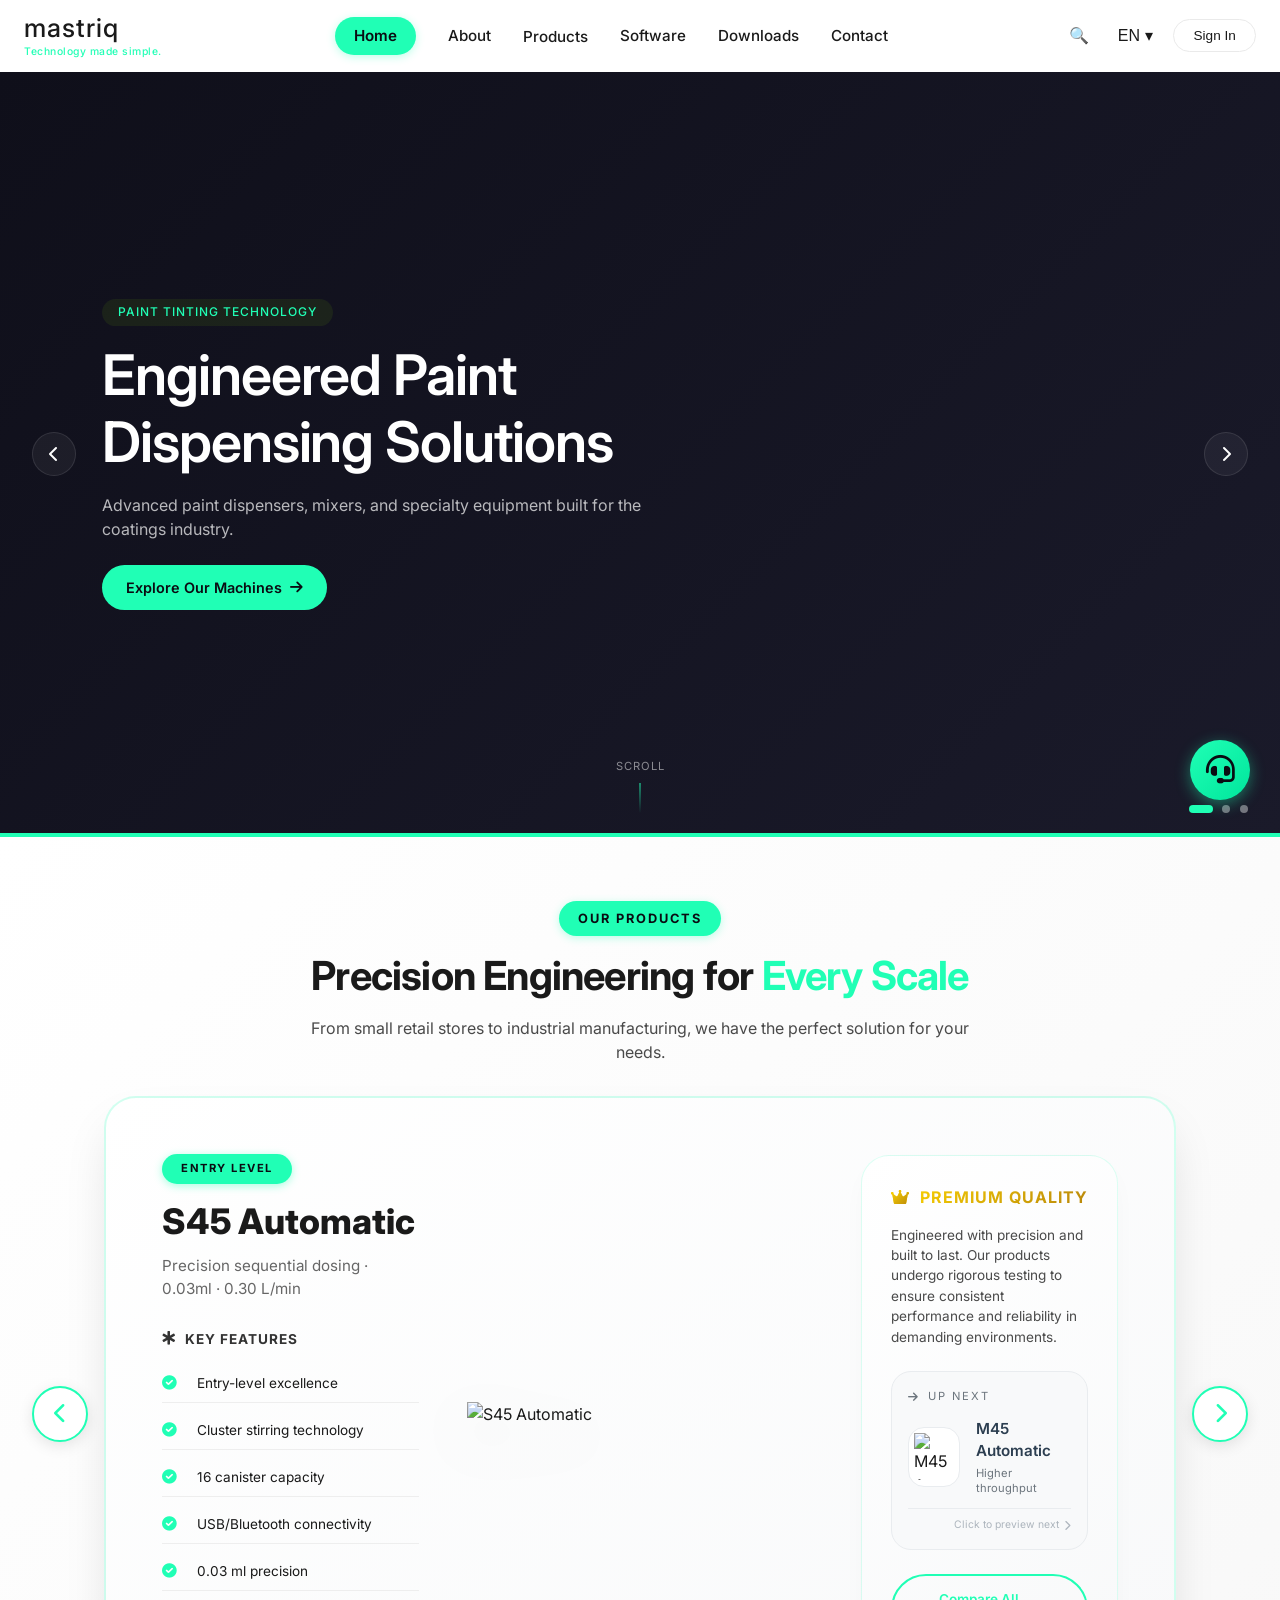
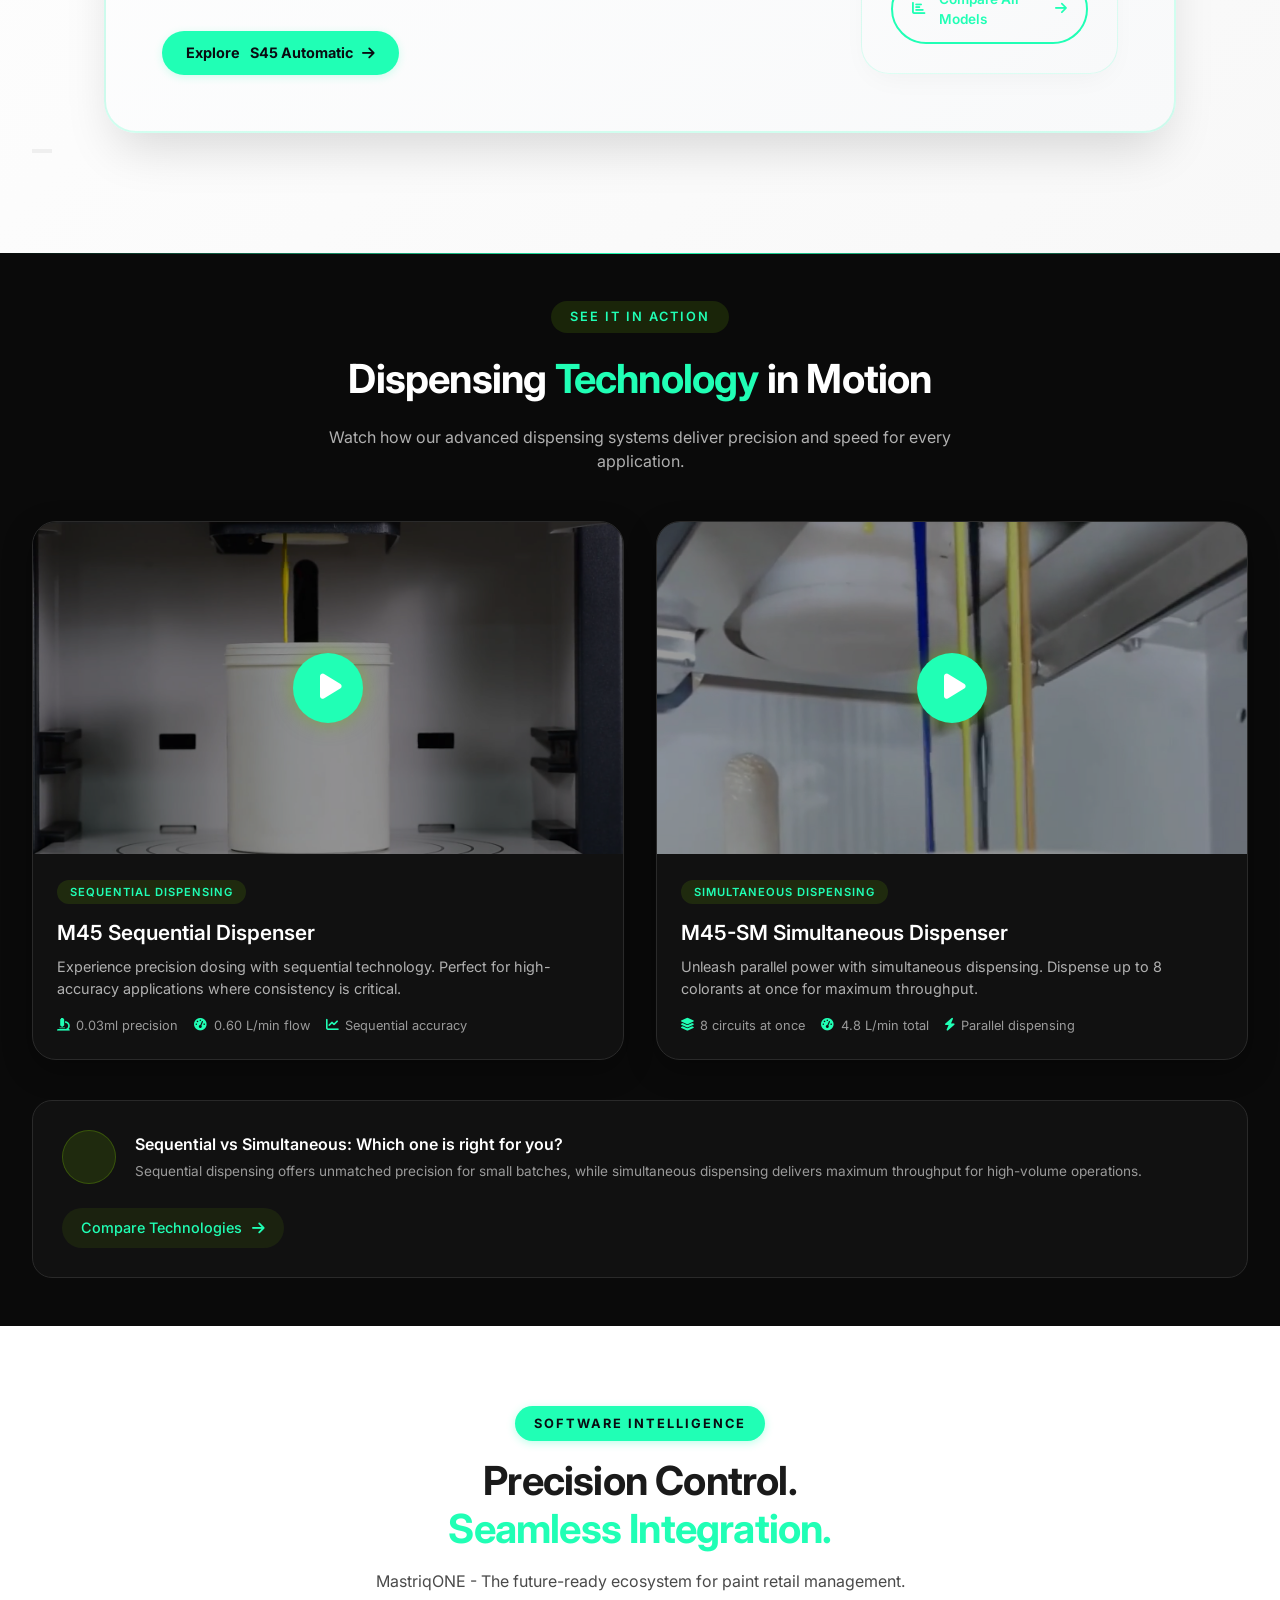
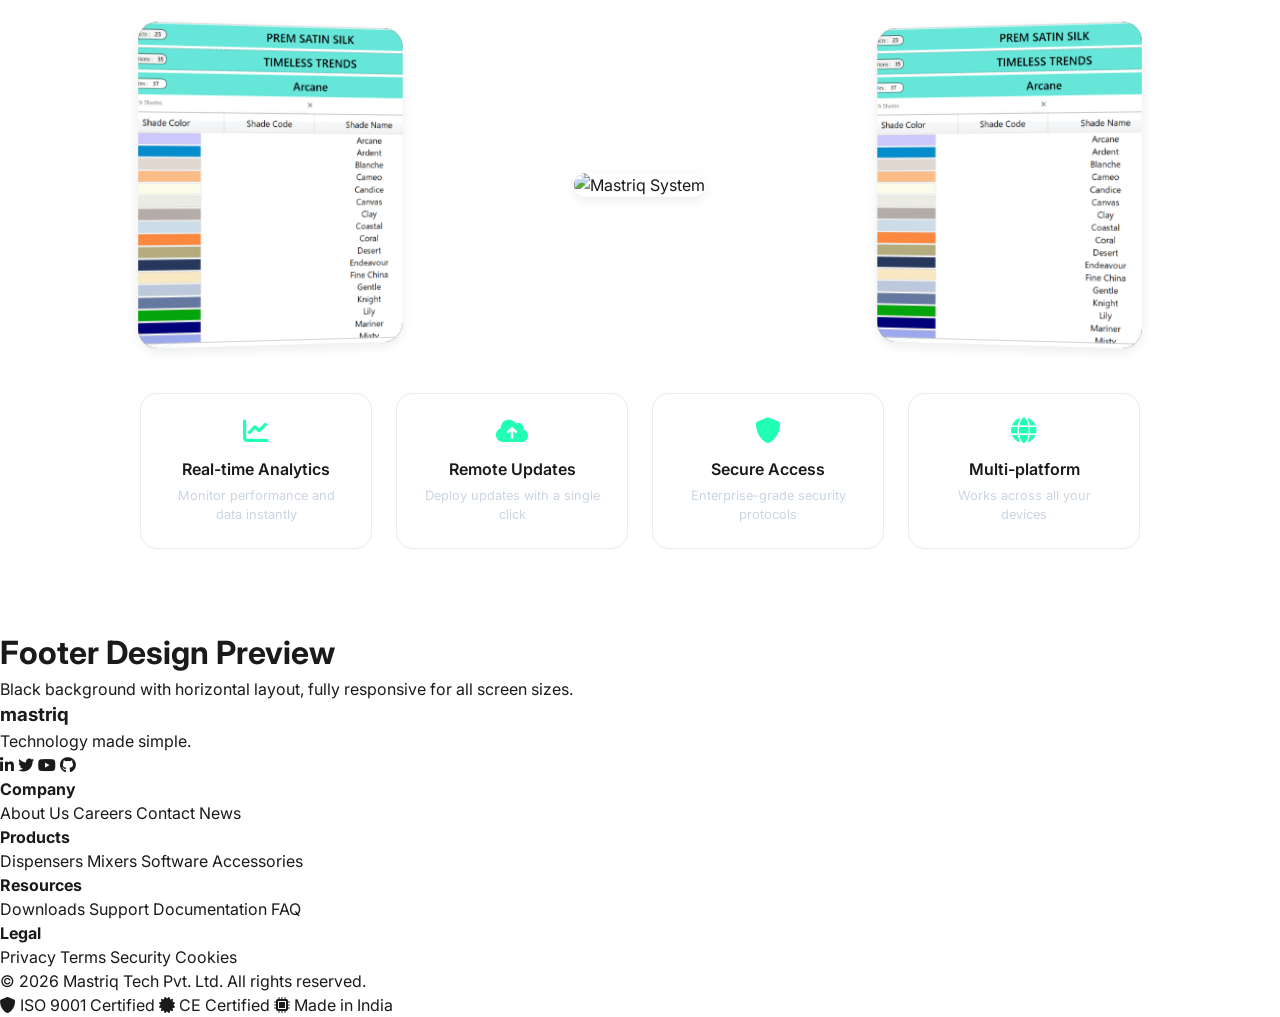
==== commit 86d063a6: "mastriq font" ====
--- a/index.html
+++ b/index.html
@@ -11,6 +11,8 @@
   <!-- Fonts -->
   <link href="https://fonts.googleapis.com/css2?family=Inter:wght@300;400;500;600;700;800&display=swap" rel="stylesheet">
   <link rel="stylesheet" href="https://cdnjs.cloudflare.com/ajax/libs/font-awesome/6.0.0-beta3/css/all.min.css">
+  
+
   
   <!-- CSS Files -->
   <link rel="stylesheet" href="css/style.css">
--- a/css/header.css
+++ b/css/header.css
@@ -40,15 +40,37 @@
   flex-shrink: 0;
 }
 
-.brand {
+/* .brand {
   font-size: 1.5rem;
   font-weight: 800;
   color: #1a1a1a;
   text-decoration: none;
   letter-spacing: -0.02em;
   line-height: 1.2;
-}
-
+} */
+
+/* Eurostile Extended Font for mastriq brand */
+/* Add to your CSS */
+/* Add to your CSS */
+/* .brand {
+  font-family: 'Oswald', 'Eurostile Extended', 'Impact', sans-serif;
+  font-weight: 400;
+  font-size: 1.5rem;
+  letter-spacing: 1px;
+  text-transform: lowercase;
+  color: #1a1a1a;
+} */
+/* Eurostile Extended Font for mastriq brand - EXTRA BOLD */
+.brand {
+  font-family: 'Eurostile Extended', 'Eurostile', 'Eurostile LT Std', 'Orbitron', 'Inter', sans-serif;
+  font-size: 1.6rem;        /* ← Slightly larger size */
+  font-weight: 500;          /* ← Max boldness */
+  color: #1a1a1a;
+  text-decoration: none;
+  letter-spacing: 1px;       /* ← More spacing between letters */
+  line-height: 1.2;
+  text-transform: lowercase;  /* ← ALL CAPS for bolder appearance */
+}
 .brand-tagline {
   font-size: 0.65rem;
   color: #20FFB5;
--- a/css/products.css
+++ b/css/products.css
@@ -11,7 +11,8 @@
 
 .products-section {
   padding: 4rem 0;
-  background: linear-gradient(135deg, #ffffff, #fafafa);
+  /* background: linear-gradient(135deg, #ffffff, #fafafa); */
+  background: linear-gradient(135deg, #ffffff, #f8f8f8);
   scroll-margin-top: 70px;
   position: relative;
   overflow: hidden;
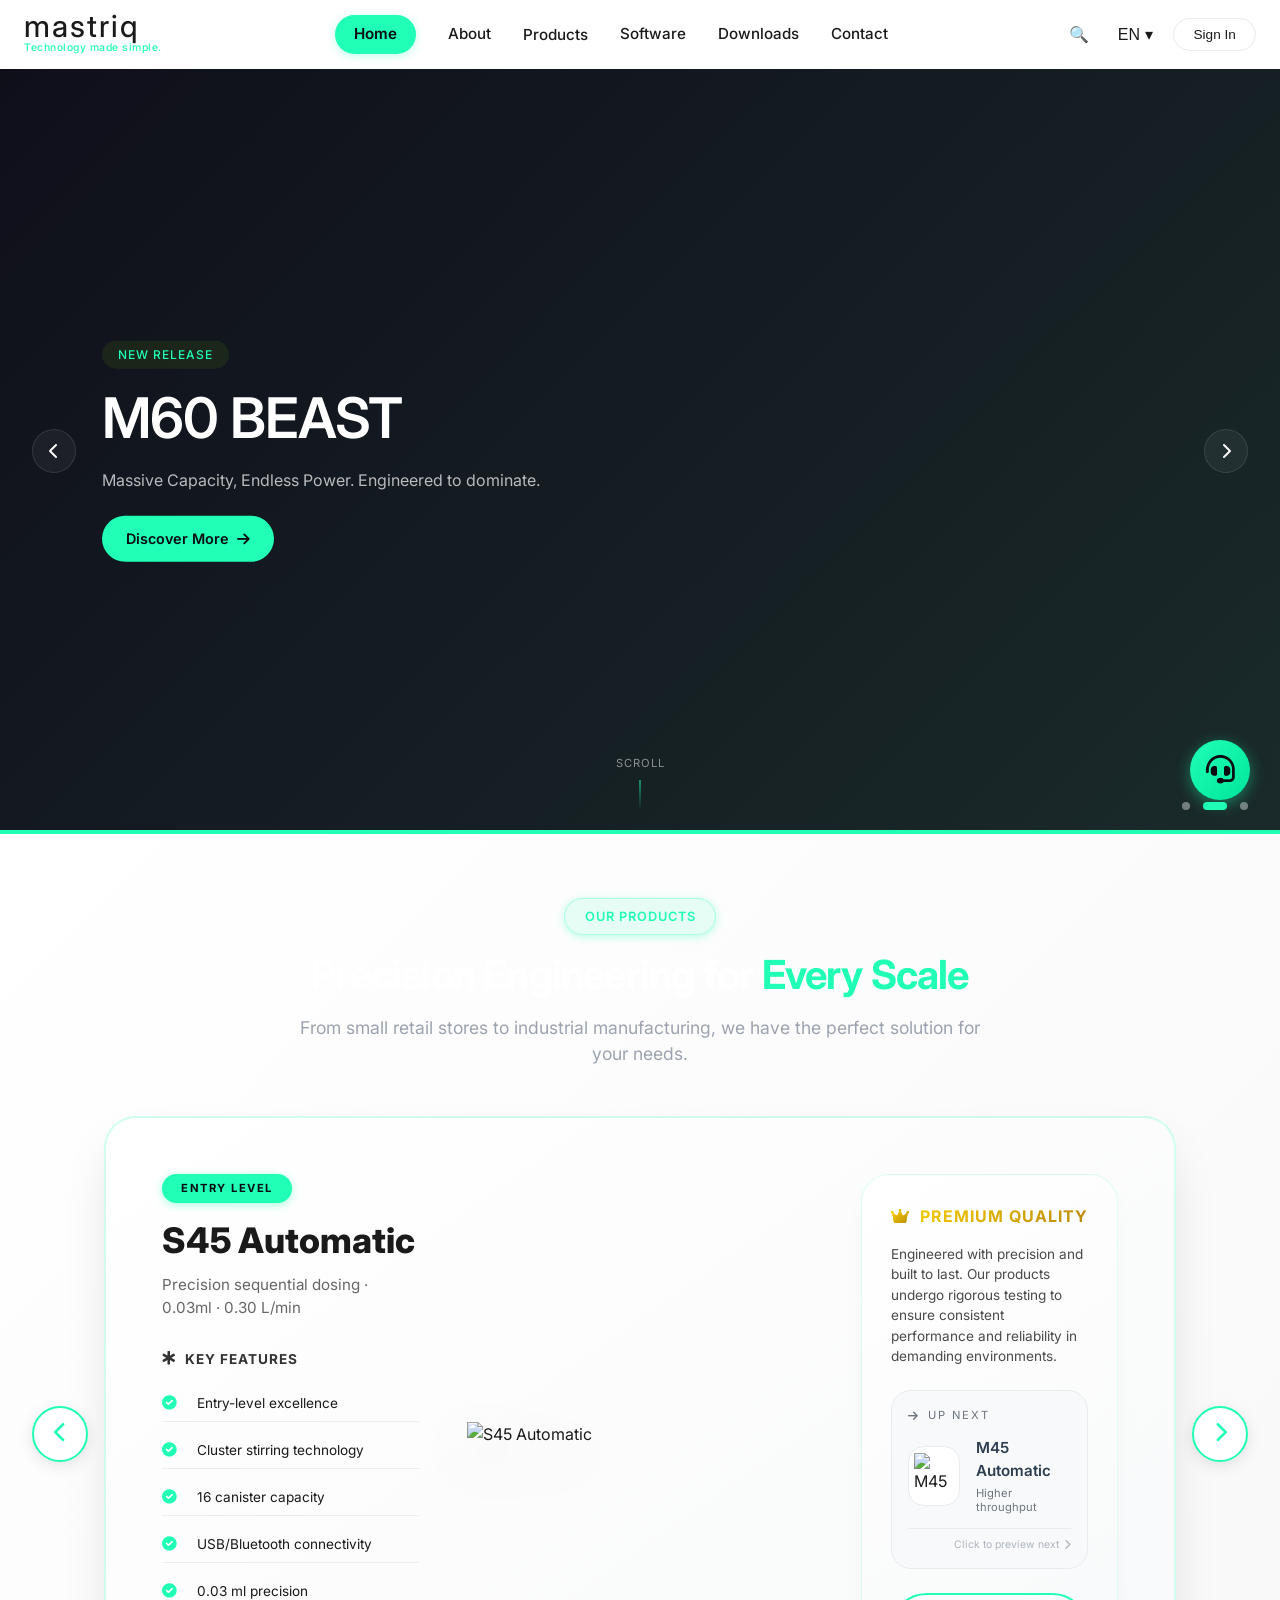
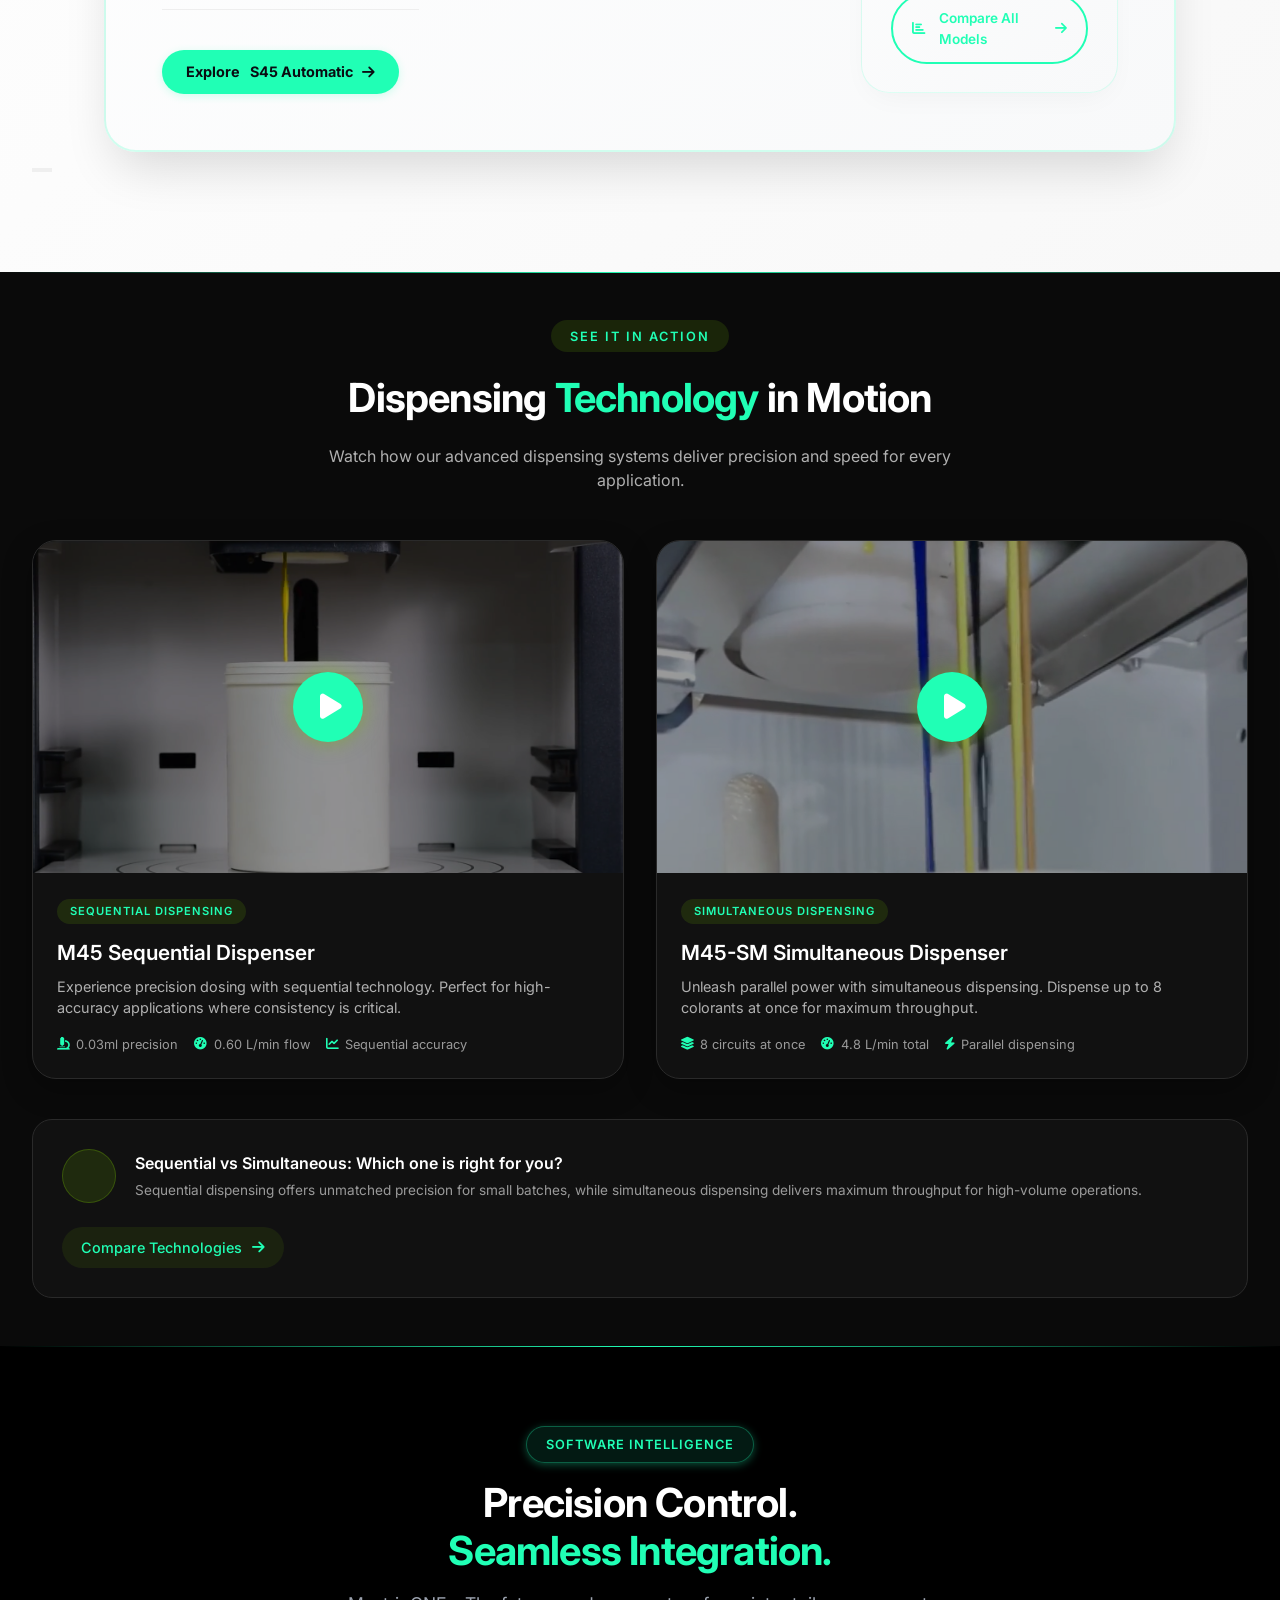
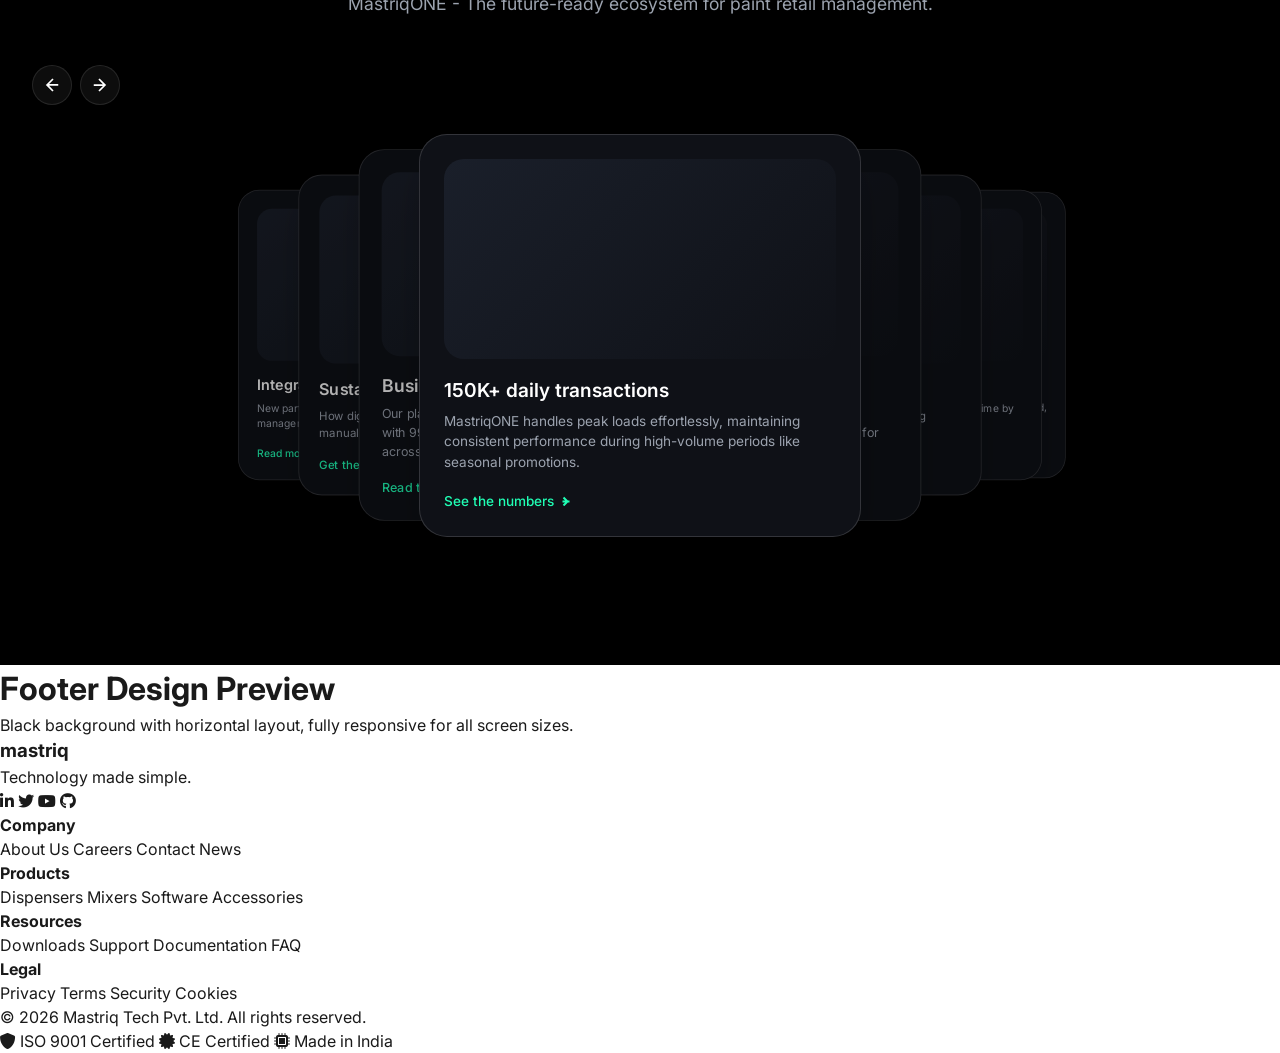
==== commit 86c5003c: "software section new 1" ====
--- a/index.html
+++ b/index.html
@@ -292,41 +292,79 @@
 </div>
 
 
-<!-- Software Section -->
+<!-- Software Section - Stripe-Inspired Design -->
 <section class="software-section">
   <div class="container">
-    <div class="section-header centered">
+    <div class="section-header">
       <span class="section-badge">Software Intelligence</span>
       <h2 class="section-title">Precision Control.<br><span class="highlight">Seamless Integration.</span></h2>
       <p class="section-subtitle">MastriqONE - The future-ready ecosystem for paint retail management.</p>
     </div>
-    <div class="software-showcase">
-      <div class="software-screens">
-        <div class="screen-screen screen-left">
-          <img src="images/screens/1.png" class="active" alt="Dashboard">
-          <img src="images/screens/2.png" alt="Analytics">
-          <img src="images/screens/3.png" alt="Reports">
-        </div>
-        <div class="software-center">
-          <img src="images/download.webp" alt="Mastriq System">
-        </div>
-        <div class="screen-screen screen-right">
-          <img src="images/screens/1.png" class="active" alt="Dashboard">
-          <img src="images/screens/2.png" alt="Analytics">
-          <img src="images/screens/3.png" alt="Reports">
-        </div>
-      </div>
-      <div class="software-features">
-        <div class="feature-grid">
-          <div class="feature-item"><i class="fas fa-chart-line"></i><h4>Real-time Analytics</h4><p>Monitor performance and data instantly</p></div>
-          <div class="feature-item"><i class="fas fa-cloud-upload-alt"></i><h4>Remote Updates</h4><p>Deploy updates with a single click</p></div>
-          <div class="feature-item"><i class="fas fa-shield-alt"></i><h4>Secure Access</h4><p>Enterprise-grade security protocols</p></div>
-          <div class="feature-item"><i class="fas fa-globe"></i><h4>Multi-platform</h4><p>Works across all your devices</p></div>
-        </div>
-      </div>
-    </div>
-  </div>
+
+   
+
+   
+
+    <!-- What's Happening Section - Stripe-style Squeezy Carousel -->
+  
+ <div class="carousel-controls" role="group" aria-label="Carousel navigation">
+          <button class="carousel-nav-btn prev" id="carouselPrev" aria-label="Previous slide">
+            <svg width="16" height="16" viewBox="0 0 16 16" fill="none">
+              <path d="M9.613 2.62L5.107 7.124h9.137v1.75H5.107l4.506 4.506-1.238 1.238-6-6L1.756 8l.619-.62 6-6 1.238 1.24z" fill="currentColor"/>
+            </svg>
+          </button>
+          <button class="carousel-nav-btn next" id="carouselNext" aria-label="Next slide">
+            <svg width="16" height="16" viewBox="0 0 16 16" fill="none">
+              <path d="M6.387 2.62l4.506 4.505H1.756v1.75h9.137l-4.506 4.506 1.238 1.238 6-6L14.245 8l-.618-.62-6-6-1.239 1.24z" fill="currentColor"/>
+            </svg>
+          </button>
+        </div>
+      <!-- Squeezy Carousel Container -->
+      <div class="squeezy-carousel">
+        <div class="squeezy-carousel__items-details-container" id="carouselItemsContainer"></div>
+      </div>
+      
+      <div class="carousel-dots" id="carouselDots"></div>
+    </div>
+
+
+    
+
+    
 </section>
+
+
+ <!-- Video Showcase - Hero Style -->
+    <!-- <div class="software-hero">
+        <div class="whats-happening" >
+      <div class="section-header-inline">
+        <div>
+          <span class="section-badge-small">What's Happening</span>
+          <h3 class="section-subtitle-large">See the latest from MastriqONE.</h3>
+        </div>
+       
+      </div>
+      <div class="video-card">
+        <div class="video-wrapper">
+          <video id="softwareHeroVideo" poster="images/software/poster.jpg" preload="metadata">
+            <source src="videos/mastriqone-demo.mp4" type="video/mp4">
+          </video>
+          <button class="play-btn" id="heroPlayBtn">
+            <i class="fas fa-play"></i>
+          </button>
+          <div class="video-controls-bar" id="videoControls">
+            <button class="control-btn play-pause" id="playPauseBtn"><i class="fas fa-play"></i></button>
+            <div class="progress-container"><div class="progress-fill" id="progressFill"></div></div>
+            <span class="time-display" id="timeDisplay">0:00</span>
+            <button class="control-btn volume" id="volumeBtn"><i class="fas fa-volume-up"></i></button>
+            <button class="control-btn fullscreen" id="fullscreenBtn"><i class="fas fa-expand"></i></button>
+          </div>
+        </div>
+        <div class="video-caption">
+          <i class="fas fa-play-circle"></i> Watch MastriqONE in action
+        </div>
+      </div>
+    </div> -->
 
 <!-- Footer Component -->
 <div id="footer-container"></div>
--- a/css/header.css
+++ b/css/header.css
@@ -63,12 +63,12 @@
 /* Eurostile Extended Font for mastriq brand - EXTRA BOLD */
 .brand {
   font-family: 'Eurostile Extended', 'Eurostile', 'Eurostile LT Std', 'Orbitron', 'Inter', sans-serif;
-  font-size: 1.6rem;        /* ← Slightly larger size */
-  font-weight: 500;          /* ← Max boldness */
+  font-size: 1.9rem;        /* ← Slightly larger size */
+  font-weight: 460;          /* ← Max boldness */
   color: #1a1a1a;
   text-decoration: none;
-  letter-spacing: 1px;       /* ← More spacing between letters */
-  line-height: 1.2;
+  letter-spacing: 2px;       /* ← More spacing between letters */
+  line-height: 0.9;
   text-transform: lowercase;  /* ← ALL CAPS for bolder appearance */
 }
 .brand-tagline {
--- a/css/software.css
+++ b/css/software.css
@@ -1,119 +1,488 @@
-/* ===== SOFTWARE SECTION STYLES - ABB INSPIRED ===== */
+/* ===== SOFTWARE SECTION - STRIPE INSPIRED ===== */
 .software-section {
   padding: 5rem 0;
-  background: var(--bg-light);
-}
-
-.software-showcase {
+  background: linear-gradient(135deg, #000000, #000000);
+  position: relative;
+  overflow: hidden;
+}
+
+.software-section::before {
+  content: '';
+  position: absolute;
+  top: 0;
+  left: 0;
+  right: 0;
+  height: 1px;
+  background: linear-gradient(90deg, transparent, #20FFB5, transparent);
+}
+
+.container {
+  max-width: 1280px;
+  margin: 0 auto;
+  padding: 0 2rem;
+}
+
+/* Section Header */
+.section-header {
+  text-align: center;
+  margin-bottom: 3rem;
+}
+
+.section-badge {
+  display: inline-flex;
+  align-items: center;
+  gap: 0.5rem;
+  background: rgba(32, 255, 181, 0.1);
+  color: #20FFB5;
+  padding: 0.5rem 1.2rem;
+  border-radius: 60px;
+  font-size: 0.8rem;
+  font-weight: 600;
+  text-transform: uppercase;
+  letter-spacing: 1px;
+  margin-bottom: 1rem;
+  border: 1px solid rgba(32, 255, 181, 0.3);
+}
+
+.section-title {
+  font-size: 2.5rem;
+  font-weight: 700;
+  margin-bottom: 1rem;
+  color: #ffffff;
+}
+
+.section-title .highlight {
+  color: #20FFB5;
+}
+
+.section-subtitle {
+  font-size: 1.1rem;
+  color: #9ca3af;
+  max-width: 700px;
+  margin: 0 auto;
+}
+
+/* Video Hero */
+.software-hero {
   max-width: 1000px;
+  margin: 0 auto 3rem;
+}
+
+.video-card {
+  border-radius: 24px;
+  overflow: hidden;
+  background: #000;
+  box-shadow: 0 20px 40px -12px rgba(0, 0, 0, 0.4);
+  transition: transform 0.3s ease;
+}
+
+.video-card:hover {
+  transform: translateY(-4px);
+}
+
+.video-wrapper {
+  position: relative;
+  aspect-ratio: 16/9;
+}
+
+.video-wrapper video {
+  width: 100%;
+  height: 100%;
+  object-fit: cover;
+  display: block;
+}
+
+.play-btn {
+  position: absolute;
+  top: 50%;
+  left: 50%;
+  transform: translate(-50%, -50%);
+  width: 70px;
+  height: 70px;
+  background: #20FFB5;
+  border: none;
+  border-radius: 50%;
+  cursor: pointer;
+  transition: all 0.3s ease;
+  z-index: 10;
+  box-shadow: 0 0 20px rgba(32, 255, 181, 0.5);
+}
+
+.play-btn i {
+  font-size: 1.8rem;
+  color: #0a0c12;
+  margin-left: 4px;
+}
+
+.play-btn:hover {
+  transform: translate(-50%, -50%) scale(1.1);
+  background: #00E69C;
+}
+
+.play-btn.hidden {
+  opacity: 0;
+  visibility: hidden;
+  pointer-events: none;
+}
+
+.video-controls-bar {
+  position: absolute;
+  bottom: 0;
+  left: 0;
+  right: 0;
+  background: linear-gradient(transparent, rgba(0, 0, 0, 0.8));
+  padding: 0.8rem 1rem;
+  display: flex;
+  align-items: center;
+  gap: 0.8rem;
+  opacity: 0;
+  transition: opacity 0.3s ease;
+}
+
+.video-wrapper:hover .video-controls-bar {
+  opacity: 1;
+}
+
+.control-btn {
+  background: none;
+  border: none;
+  color: white;
+  cursor: pointer;
+  width: 32px;
+  height: 32px;
+  display: flex;
+  align-items: center;
+  justify-content: center;
+  border-radius: 50%;
+  transition: background 0.2s;
+}
+
+.control-btn:hover {
+  background: rgba(255, 255, 255, 0.2);
+}
+
+.progress-container {
+  flex: 1;
+  height: 4px;
+  background: rgba(255, 255, 255, 0.3);
+  border-radius: 2px;
+  cursor: pointer;
+}
+
+.progress-fill {
+  width: 0%;
+  height: 100%;
+  background: #20FFB5;
+  border-radius: 2px;
+}
+
+.time-display {
+  font-size: 0.7rem;
+  color: white;
+  font-family: monospace;
+}
+
+.video-caption {
+  padding: 0.8rem 1rem;
+  background: rgba(10, 12, 18, 0.9);
+  text-align: center;
+  font-size: 0.8rem;
+  color: #20FFB5;
+  border-top: 1px solid rgba(32, 255, 181, 0.2);
+}
+
+/* Features Grid */
+.features-grid {
+  display: grid;
+  grid-template-columns: repeat(4, 1fr);
+  gap: 1.5rem;
+  margin: 3rem 0;
+}
+
+.feature-card {
+  background: rgba(255, 255, 255, 0.03);
+  border: 1px solid rgba(255, 255, 255, 0.08);
+  border-radius: 20px;
+  padding: 1.5rem;
+  transition: all 0.3s ease;
+}
+
+.feature-card:hover {
+  transform: translateY(-4px);
+  border-color: #20FFB5;
+  background: rgba(32, 255, 181, 0.05);
+}
+
+.feature-icon {
+  width: 48px;
+  height: 48px;
+  background: rgba(32, 255, 181, 0.1);
+  border-radius: 14px;
+  display: flex;
+  align-items: center;
+  justify-content: center;
+  margin-bottom: 1rem;
+}
+
+.feature-icon i {
+  font-size: 1.4rem;
+  color: #20FFB5;
+}
+
+.feature-card h3 {
+  font-size: 1rem;
+  font-weight: 600;
+  color: #ffffff;
+  margin-bottom: 0.5rem;
+}
+
+.feature-card p {
+  font-size: 0.8rem;
+  color: #9ca3af;
+  line-height: 1.4;
+}
+
+/* What's Happening Section */
+.whats-happening {
+  margin: 4rem 0;
+  padding: 2rem 0;
+  border-top: 1px solid rgba(255, 255, 255, 0.08);
+  border-bottom: 1px solid rgba(255, 255, 255, 0.08);
+}
+
+.section-header-inline {
+  display: flex;
+  justify-content: space-between;
+  align-items: flex-end;
+  margin-bottom: 2rem;
+  flex-wrap: wrap;
+  gap: 1rem;
+}
+
+.section-badge-small {
+  display: inline-block;
+  font-size: 0.7rem;
+  font-weight: 600;
+  text-transform: uppercase;
+  letter-spacing: 1px;
+  color: #20FFB5;
+  margin-bottom: 0.5rem;
+}
+
+.section-subtitle-large {
+  font-size: 1.5rem;
+  font-weight: 500;
+  color: #ffffff;
+  margin: 0;
+}
+
+.carousel-controls {
+  display: flex;
+  gap: 0.5rem;
+}
+
+.carousel-nav-btn {
+  width: 40px;
+  height: 40px;
+  border-radius: 50%;
+  background: rgba(255, 255, 255, 0.05);
+  border: 1px solid rgba(255, 255, 255, 0.1);
+  cursor: pointer;
+  display: flex;
+  align-items: center;
+  justify-content: center;
+  transition: all 0.2s;
+  color: #ffffff;
+}
+
+.carousel-nav-btn:hover {
+  background: #20FFB5;
+  border-color: #20FFB5;
+  color: #0a0c12;
+}
+
+/* Squeezy Carousel */
+.squeezy-carousel {
+  position: relative;
+  overflow: visible;
+  width: 100%;
+  min-height: 480px;
   margin: 0 auto;
-}
-
-.software-screens {
-  display: flex;
-  align-items: center;
-  justify-content: center;
-  gap: 2rem;
-  margin-bottom: 3rem;
-}
-
-.screen-screen {
-  flex: 1;
+   pointer-events: none;
+}
+
+.squeezy-carousel__items-details-container {
   position: relative;
-  height: 320px;
-  overflow: hidden;
-  border-radius: 20px;
-  box-shadow: var(--shadow-md);
-  background: #111;
-}
-
-.screen-screen img {
+  /* width: 100%; */
+  width: auto;
+  left: 50%;
+  transform: translateX(-50%);
+  height: 100%;
+  min-height: 460px;
+  display: flex;
+  justify-content: center;
+  align-items: center;
+}
+/* 
+.squeezy-carousel__item-details {
   position: absolute;
   top: 0;
   left: 0;
   width: 100%;
   height: 100%;
+  transition: transform 0.5s cubic-bezier(0.2, 0.9, 0.4, 1.1), opacity 0.4s ease;
+  display: flex;
+  align-items: center;
+  justify-content: center;
+   pointer-events: none; /* block wrapper */
+/*} */
+.squeezy-carousel__item-details {
+  position: absolute;
+  top: 0;
+  left: 50%;                 /* center anchor */
+  transform: translateX(-50%);
+  height: 100%;
+  
+  display: flex;
+  align-items: center;
+  justify-content: center;
+
+  pointer-events: none;      /* wrapper ignore clicks */
+  /* transition: transform 0.5s cubic-bezier(0.2, 0.9, 0.4, 1.1), opacity 0.4s ease; */
+   transition: all 0.4s ease;
+     filter: brightness(0.7);
+}
+.squeezy-carousel__item-details[style*="scale(1)"] {
+  filter: brightness(1);
+}
+
+.squeezy-carousel__item-card {
+  width: 85%;
+  max-width: 520px;
+  /* background: linear-gradient(135deg, rgba(255, 255, 255, 0.08), rgba(255, 255, 255, 0.03));
+  backdrop-filter: blur(12px); */
+    background: #0f1117;              /* 🔥 solid dark */
+  border-radius: 28px;
+  padding: 1.5rem;
+  border: 1px solid rgba(255, 255, 255, 0.15);
+  transition: all 0.3s ease;
+  box-shadow: 0 25px 40px -15px rgba(0, 0, 0, 0.4);
+  cursor: pointer;
+  margin: 0 auto;
+  /* pointer-events: auto; /* allow card click */
+    pointer-events: auto;
+}
+
+.squeezy-carousel__item-card:hover {
+  border-color: #20FFB5;
+  /* background: rgba(32, 255, 181, 0.08); */
+   background: #0f1117; /* same as base */
+  transform: translateY(-5px);
+  box-shadow: 0 30px 60px -20px rgba(32, 255, 181, 0.25);
+}
+
+.card-image {
+  width: 100%;
+  height: 200px;
+  border-radius: 20px;
+  margin-bottom: 1.2rem;
+  overflow: hidden;
+  background: linear-gradient(135deg, #1a1f2a, #0f1117);
+}
+
+.card-image img {
+  width: 100%;
+  height: 100%;
   object-fit: cover;
-  opacity: 0;
-  transition: opacity 0.7s ease;
-}
-
-.screen-screen img.active {
-  opacity: 1;
-}
-
-.screen-left {
-  transform: perspective(800px) rotateY(8deg);
-}
-
-.screen-right {
-  transform: perspective(800px) rotateY(-8deg);
-}
-
-.software-center {
-  flex: 1.5;
-  text-align: center;
-}
-
-.software-center img {
-  max-width: 100%;
-  border-radius: 20px;
-  box-shadow: var(--shadow-md);
-}
-
-.software-features {
-  margin-top: 3rem;
-}
-
-.feature-grid {
-  display: grid;
-  grid-template-columns: repeat(4, 1fr);
-  gap: 1.5rem;
-}
-
-.feature-item {
-  text-align: center;
-  padding: 1.5rem;
-  background: var(--bg-white);
-  border-radius: 16px;
-  transition: all 0.3s;
-  border: 1px solid var(--border-light);
-}
-
-.feature-item:hover {
-  transform: translateY(-3px);
-  border-color: var(--primary);
-  box-shadow: var(--shadow-md);
-}
-
-.feature-item i {
-  font-size: 1.6rem;
-  color: var(--primary);
-  margin-bottom: 0.8rem;
-}
-
-.feature-item h4 {
-  font-size: 1rem;
-  margin-bottom: 0.3rem;
+  transition: transform 0.5s ease;
+  display: block;
+}
+
+.squeezy-carousel__item-card:hover .card-image img {
+  transform: scale(1.05);
+}
+
+.card-title {
+  font-size: 1.2rem;
   font-weight: 600;
-}
-
-.feature-item p {
-  font-size: 0.8rem;
-  color: var(--text-light);
-}
-
+  color: #ffffff;
+  margin-bottom: 0.5rem;
+  line-height: 1.3;
+}
+
+.card-description {
+  font-size: 0.85rem;
+  color: #9ca3af;
+  line-height: 1.5;
+  margin-bottom: 1rem;
+}
+
+.card-link {
+  display: inline-flex;
+  align-items: center;
+  gap: 0.5rem;
+  color: #20FFB5;
+  text-decoration: none;
+  font-size: 0.85rem;
+  font-weight: 500;
+  transition: gap 0.2s;
+}
+
+.card-link:hover {
+  gap: 0.8rem;
+}
+
+/* Carousel Dots */
+.carousel-dots {
+  display: flex;
+  justify-content: center;
+  gap: 0.8rem;
+  margin-top: 2rem;
+}
+
+.carousel-dot {
+  width: 8px;
+  height: 8px;
+  border-radius: 50%;
+  background: rgba(255, 255, 255, 0.3);
+  cursor: pointer;
+  transition: all 0.2s;
+}
+
+.carousel-dot.active {
+  background: #20FFB5;
+  width: 24px;
+  border-radius: 12px;
+}
+
+.carousel-dot:hover {
+  background: #20FFB5;
+}
+
+/* Software Description */
+.software-description {
+  max-width: 900px;
+  margin: 2rem auto 0;
+  padding: 2rem;
+  background: rgba(255, 255, 255, 0.02);
+  border-radius: 24px;
+  border: 1px solid rgba(255, 255, 255, 0.05);
+}
+
+.software-description p {
+  color: #cbd5e1;
+  font-size: 0.95rem;
+  line-height: 1.6;
+  margin-bottom: 1rem;
+}
+
+.software-description p:last-child {
+  margin-bottom: 0;
+}
+
+/* Responsive */
 @media (max-width: 1024px) {
-  .software-screens {
-    flex-direction: column;
-  }
-  .screen-screen {
-    width: 100%;
-    max-width: 350px;
-    margin: 0 auto;
-    transform: none;
-  }
-  .feature-grid {
+  .features-grid {
     grid-template-columns: repeat(2, 1fr);
   }
 }
@@ -122,10 +491,82 @@
   .software-section {
     padding: 3rem 0;
   }
-  .screen-screen {
-    height: 250px;
-  }
-  .feature-grid {
+  
+  .section-title {
+    font-size: 1.8rem;
+  }
+  
+  .section-subtitle {
+    font-size: 1rem;
+  }
+  
+  .play-btn {
+    width: 55px;
+    height: 55px;
+  }
+  
+  .play-btn i {
+    font-size: 1.4rem;
+  }
+  
+  .features-grid {
     grid-template-columns: 1fr;
   }
+  
+  .section-header-inline {
+    flex-direction: column;
+    align-items: flex-start;
+  }
+  
+  .squeezy-carousel {
+    min-height: 520px;
+  }
+  
+  .squeezy-carousel__item-card {
+    width: 90%;
+    padding: 1.2rem;
+  }
+  
+  .card-image {
+    height: 160px;
+  }
+  
+  .card-title {
+    font-size: 1rem;
+  }
+  
+  .card-description {
+    font-size: 0.8rem;
+  }
+  
+  .software-description {
+    padding: 1.5rem;
+  }
+  
+  .software-description p {
+    font-size: 0.85rem;
+  }
+}
+
+@media (max-width: 480px) {
+  .section-title {
+    font-size: 1.5rem;
+  }
+  
+  .play-btn {
+    width: 48px;
+    height: 48px;
+  }
+  
+  .play-btn i {
+    font-size: 1.2rem;
+  }
+  
+  .squeezy-carousel {
+    min-height: 560px;
+  }
+  
+  .card-image {
+    height: 140px;
+  }
 }
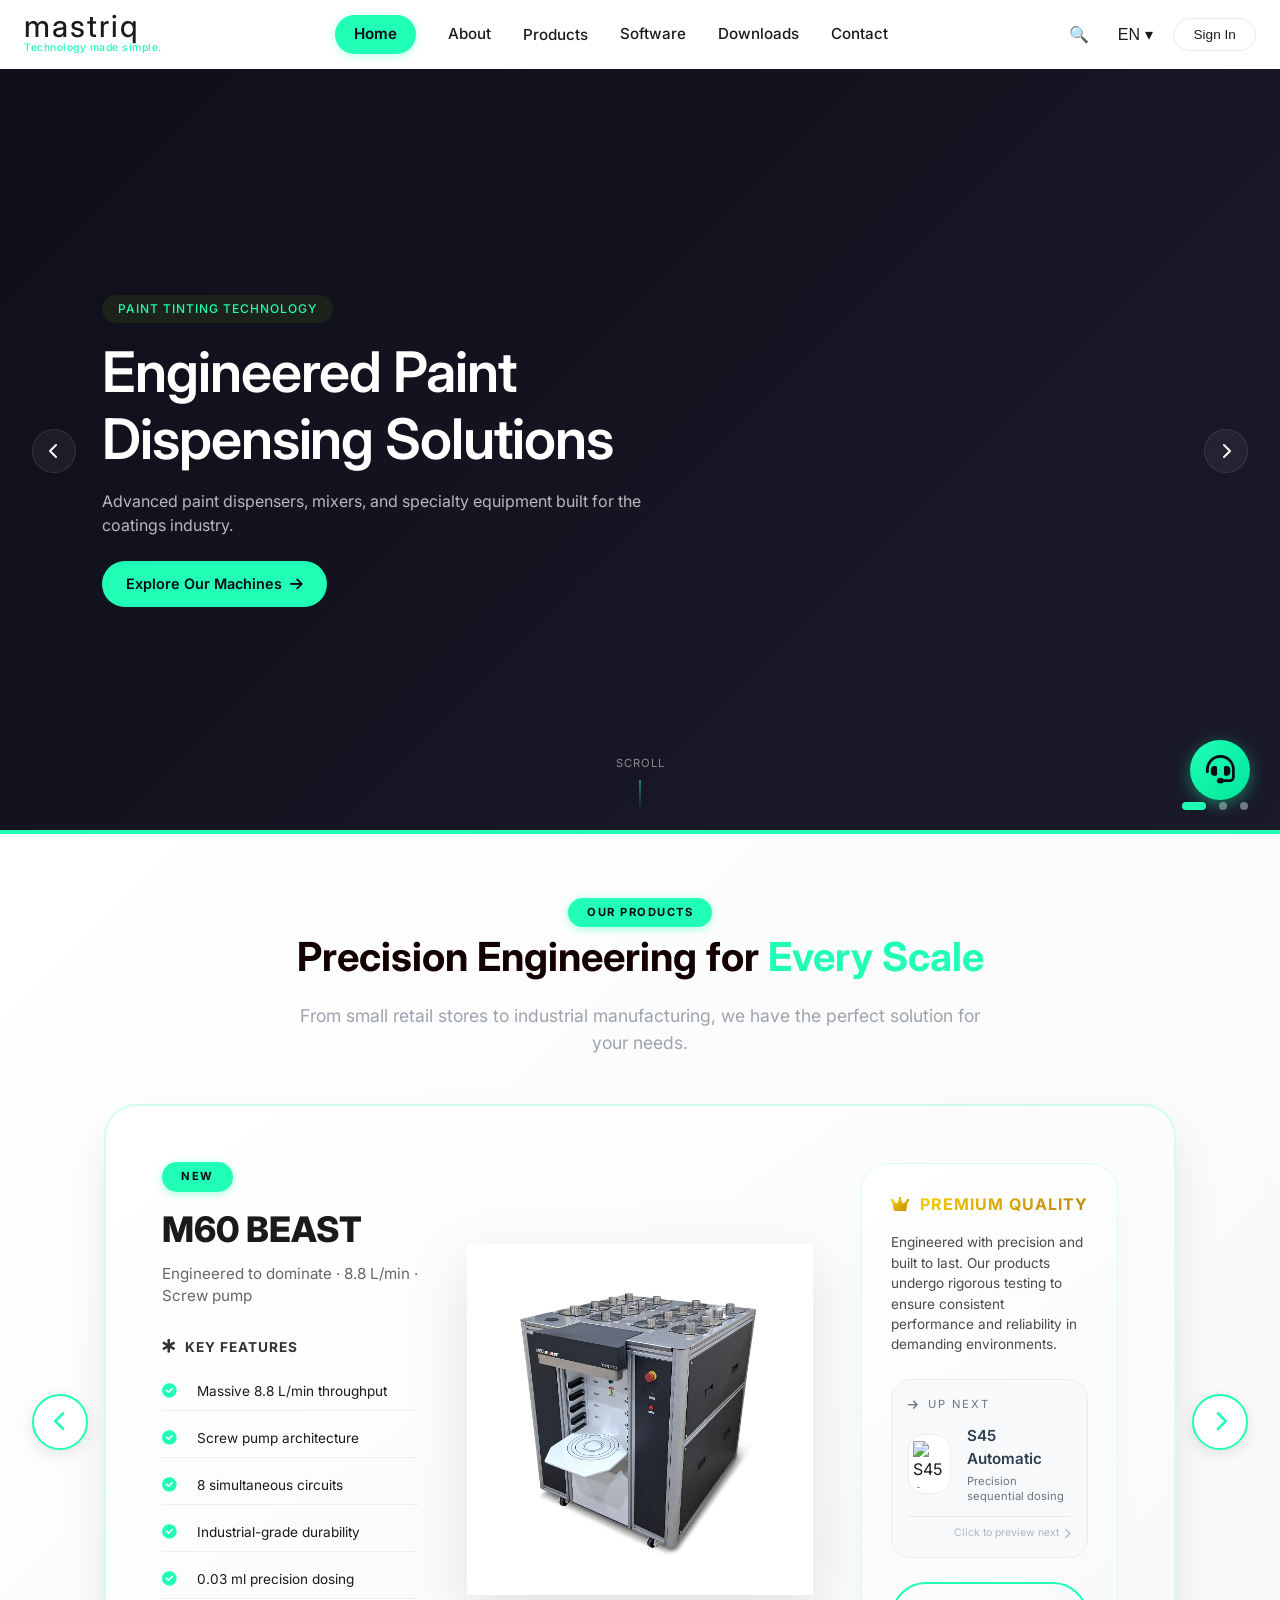
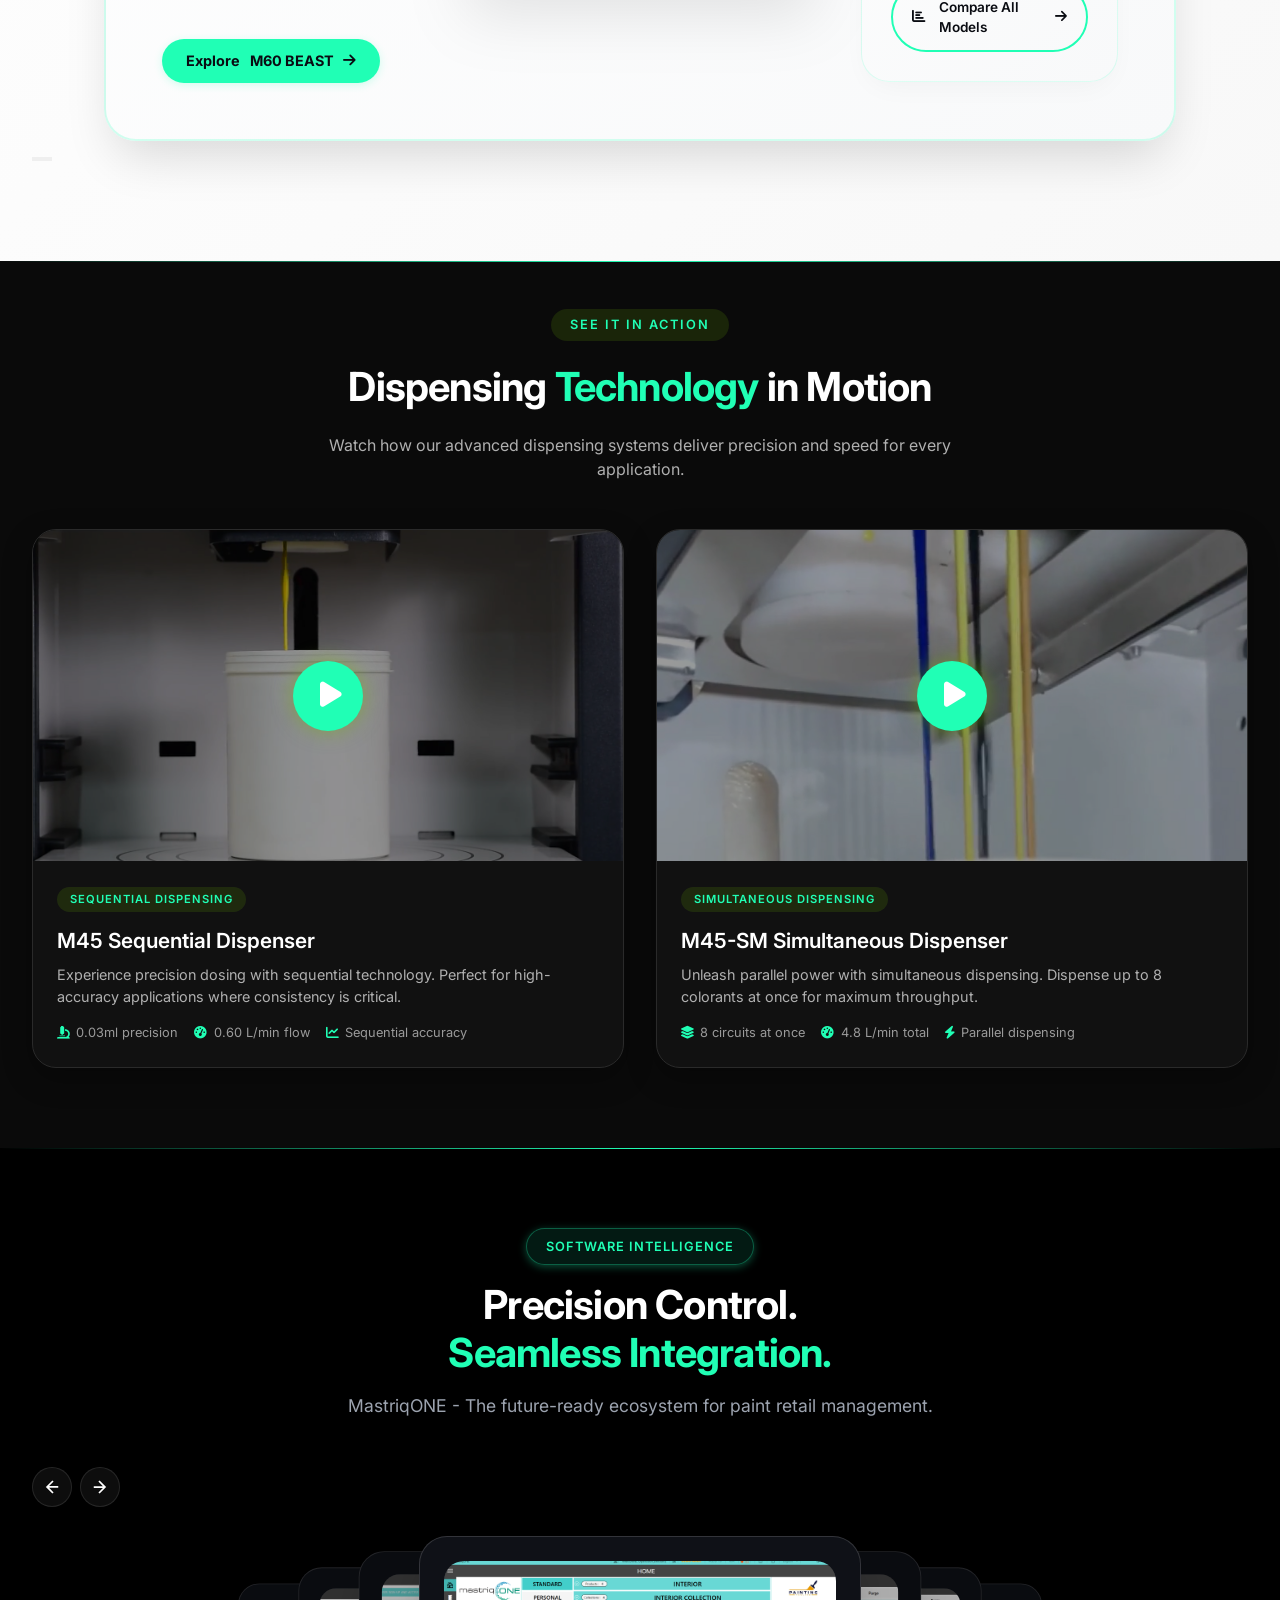
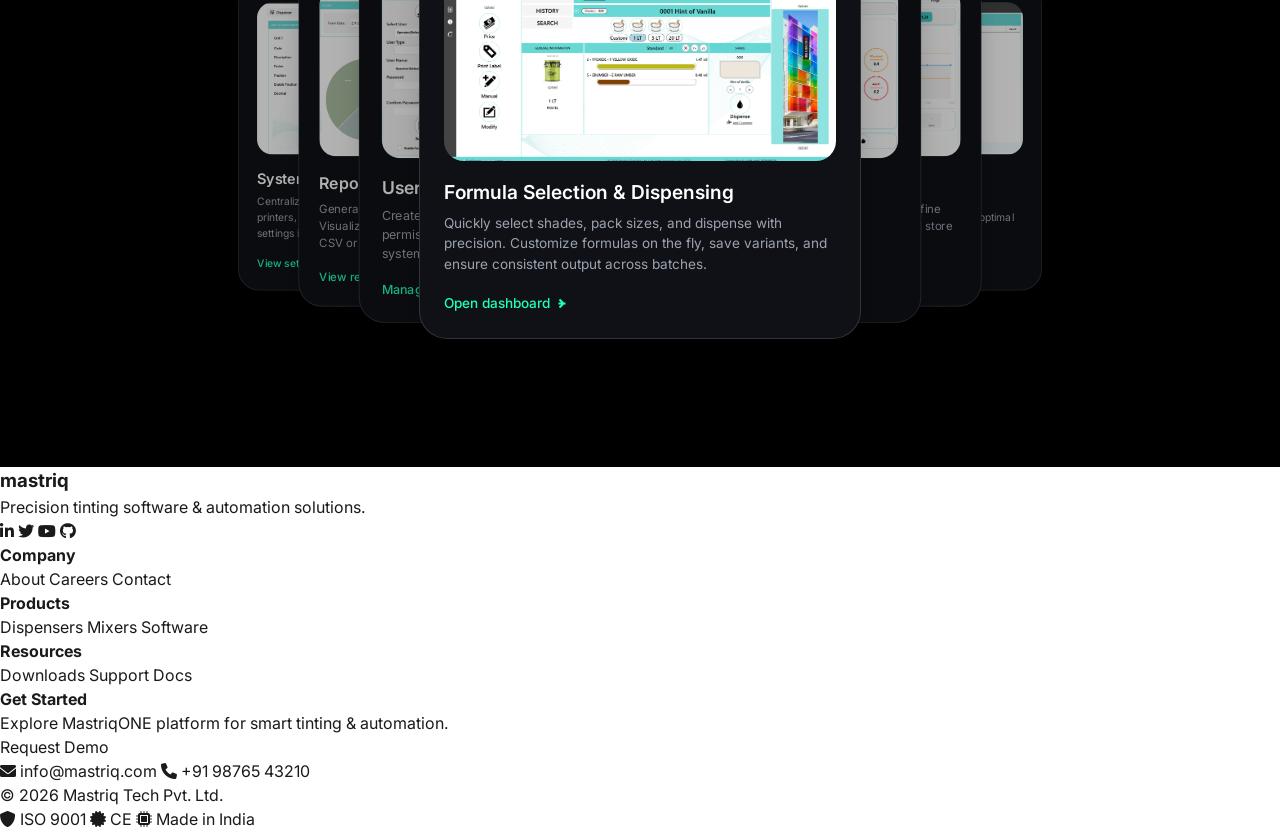
==== commit b48f4092: "software section new 3 + footer + product color" ====
--- a/index.html
+++ b/index.html
@@ -80,8 +80,8 @@
 <section class="products-section" id="products">
   <div class="container">
     <div class="section-header">
-      <span class="section-badge">Our Products</span>
-      <h2 class="section-title">Precision Engineering for <span class="highlight">Every Scale</span></h2>
+      <span class="product-badge-new">Our Products</span>
+      <h2 class="section-title-New">Precision Engineering for <span class="highlight">Every Scale</span></h2>
       <p class="section-subtitle single-line">From small retail stores to industrial manufacturing, we have the perfect solution for your needs.</p>
     </div>
     
@@ -266,7 +266,7 @@
     </div>
     
     <!-- Comparison Note -->
-    <div class="comparison-note">
+    <!-- <div class="comparison-note">
       <div class="note-content">
         <div class="note-icon">
           <i class="fas fa-chart-simple"></i>
@@ -277,7 +277,7 @@
         </div>
       </div>
       <a href="comparison.html" class="note-link">Compare Technologies <i class="fas fa-arrow-right"></i></a>
-    </div>
+    </div> -->
   </div>
 </section>
 
--- a/css/style.css
+++ b/css/style.css
@@ -128,6 +128,7 @@
   color: var(--text-dark);
 }
 
+
 .section-title .highlight {
   color: var(--primary);
 }
--- a/css/products.css
+++ b/css/products.css
@@ -414,7 +414,7 @@
   gap: 0.8rem;
   background: transparent;
   border: 2px solid var(--aqua-marine);
-  color: var(--aqua-marine);
+  color: #0a0c12;
   padding: 0.8rem 1.2rem;
   border-radius: 50px;
   font-weight: 600;
--- a/css/software.css
+++ b/css/software.css
@@ -55,6 +55,16 @@
   color: #20FFB5;
 }
 
+.section-title-New {
+  font-size: 2.5rem;
+  font-weight: 700;
+  margin-bottom: 1rem;
+  color: #130101;
+}
+
+.section-title-New .highlight {
+  color: #20FFB5;
+}
 .section-subtitle {
   font-size: 1.1rem;
   color: #9ca3af;
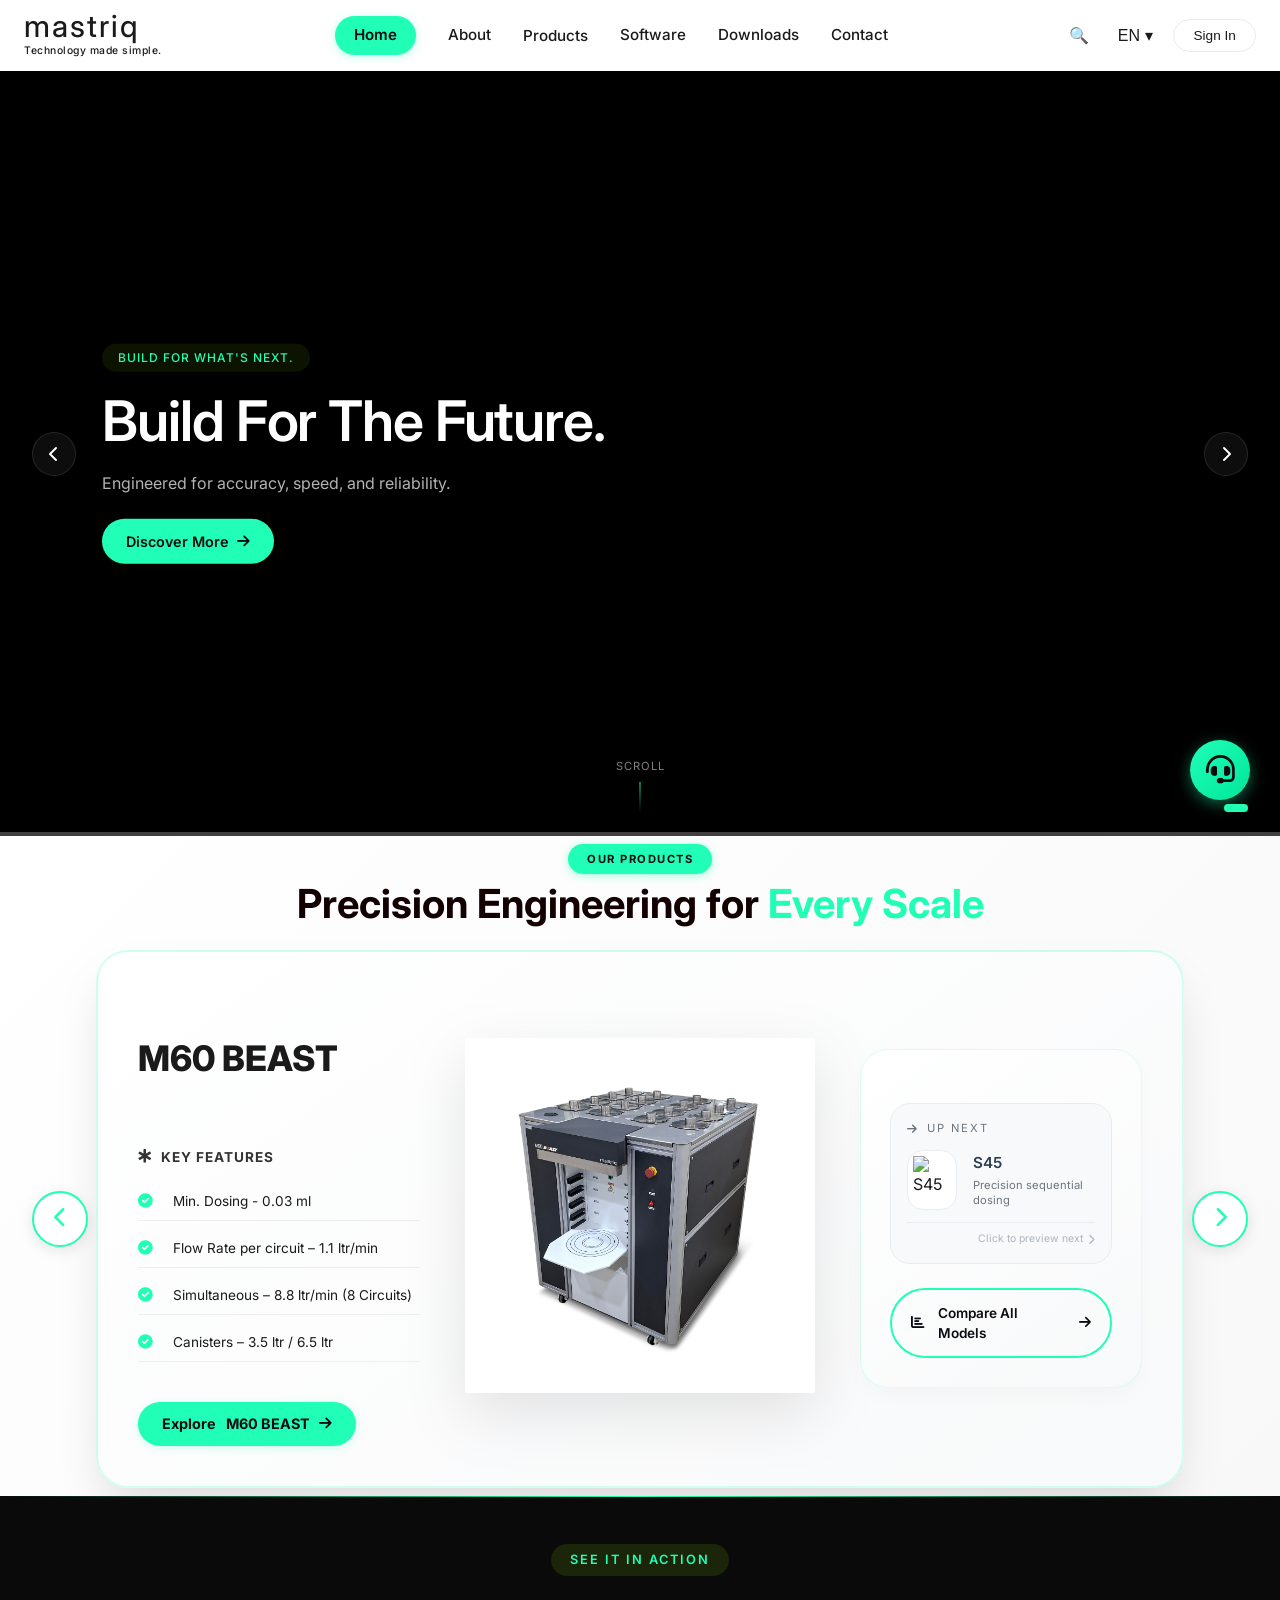
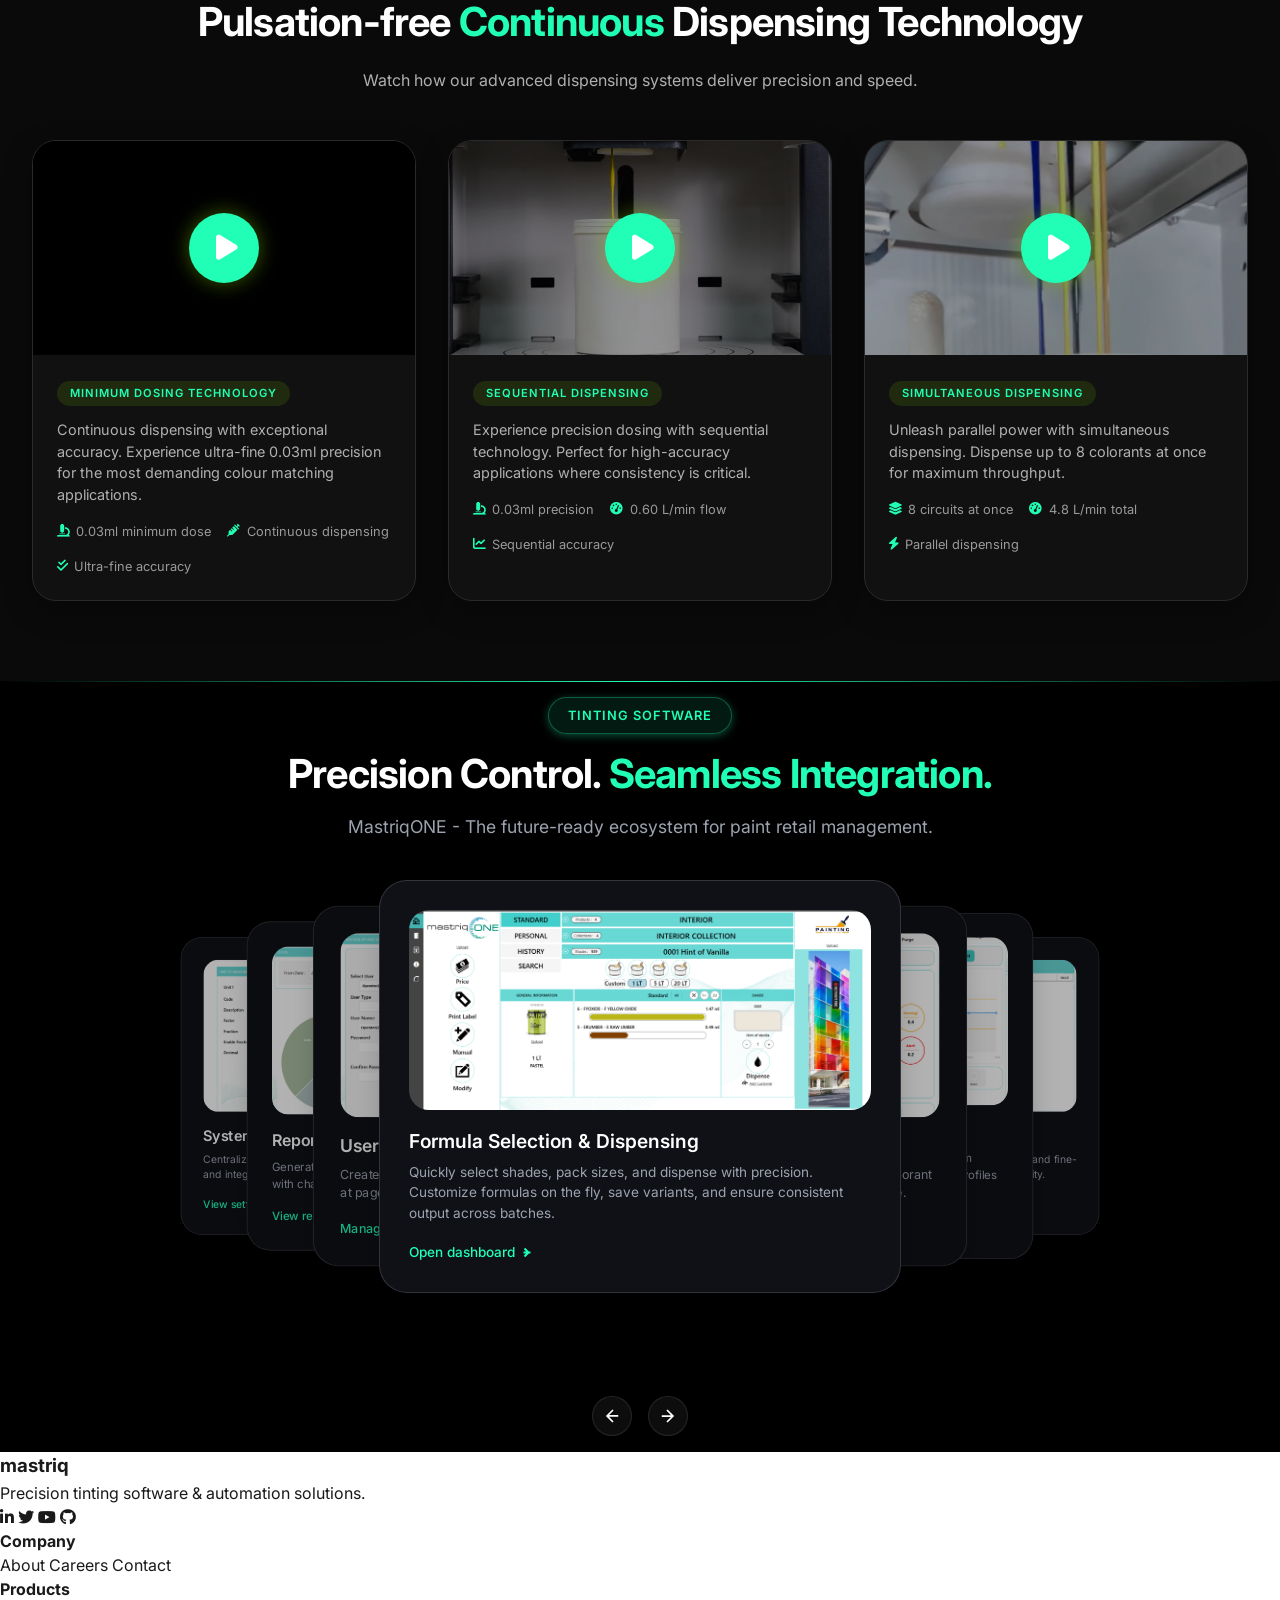
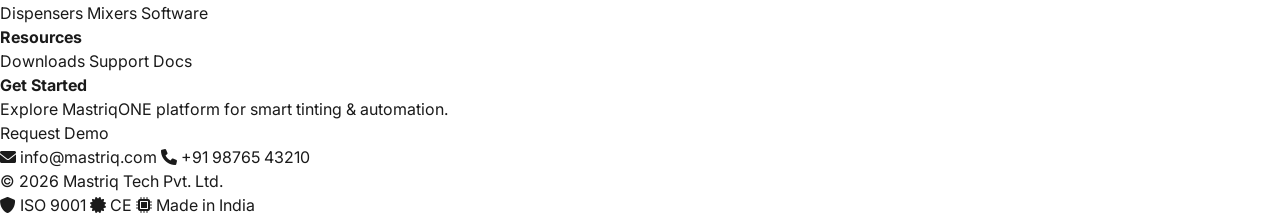
==== commit ad021049: "3 video sections and tinting sw section" ====
--- a/index.html
+++ b/index.html
@@ -30,31 +30,31 @@
 <!-- Hero Section -->
 <section class="hero-carousel">
   <div class="slides">
-    <div class="slide slide-1 active">
+    <!-- <div class="slide slide-1 active">
       <div class="slide-content">
         <span class="slide-badge">PAINT TINTING TECHNOLOGY</span>
         <h1>Engineered Paint<br>Dispensing Solutions</h1>
         <p>Advanced paint dispensers, mixers, and specialty equipment built for the coatings industry.</p>
         <a href="#products" class="btn-primary">Explore Our Machines <i class="fas fa-arrow-right"></i></a>
       </div>
-    </div>
-    <div class="slide slide-2">
+    </div> -->
+    <!-- <div class="slide slide-2">
       <div class="slide-content">
         <span class="slide-badge">NEW RELEASE</span>
         <h1>M60 BEAST</h1>
         <p>Massive Capacity, Endless Power. Engineered to dominate.</p>
         <a href="m60-beast.html" class="btn-primary">Discover More <i class="fas fa-arrow-right"></i></a>
       </div>
-    </div>
+    </div> -->
     <div class="slide slide-3">
       <video autoplay muted loop playsinline class="slide-video">
         <source src="videos/industrial.mp4" type="video/mp4">
       </video>
       <div class="slide-content">
-        <span class="slide-badge">AUTOMATION IN ACTION</span>
-        <h1>Precision Paint Dispensing</h1>
+        <span class="slide-badge">Build For What's Next.</span>
+        <h1>Build For The Future.</h1>
         <p>Engineered for accuracy, speed, and reliability.</p>
-        <a href="contact.html" class="btn-primary">Talk to Us <i class="fas fa-arrow-right"></i></a>
+        <a href="#products" class="btn-primary">Discover More <i class="fas fa-arrow-right"></i></a>
       </div>
     </div>
   </div>
@@ -80,9 +80,9 @@
 <section class="products-section" id="products">
   <div class="container">
     <div class="section-header">
-      <span class="product-badge-new">Our Products</span>
+      <span class="product-badge-new-white">Our Products</span>
       <h2 class="section-title-New">Precision Engineering for <span class="highlight">Every Scale</span></h2>
-      <p class="section-subtitle single-line">From small retail stores to industrial manufacturing, we have the perfect solution for your needs.</p>
+      <!-- <p class="section-subtitle single-line">From small retail stores to industrial manufacturing, we have the perfect solution for your needs.</p> -->
     </div>
     
     <div class="product-showcase">
@@ -125,11 +125,11 @@
           <!-- Right Side - Stats Card with NEXT PRODUCT PREVIEW -->
           <div class="product-stats-side">
             <div class="stats-card">
-              <h4><i class="fas fa-crown"></i> Premium Quality</h4>
+              <!-- <h4><i class="fas fa-crown"></i> Premium Quality</h4>
               <p style="color: var(--text-gray); font-size: 0.85rem; line-height: 1.5;">
                 Engineered with precision and built to last. Our products undergo rigorous testing to ensure 
                 consistent performance and reliability in demanding environments.
-              </p>
+              </p> -->
               
               <!-- NEXT PRODUCT PREVIEW SECTION - Desktop Only -->
               <div class="next-preview desktop-only" id="nextPreviewWrapper">
@@ -169,8 +169,8 @@
           <i class="fas fa-chevron-right"></i>
         </button>
       </div>
-      
-      <div class="showcase-dots" id="productDots"></div>
+<!--       
+      <div class="showcase-dots" id="productDots"></div> -->
     </div>
     
     <!-- Mobile: Next Preview Section (Simplified) -->
@@ -209,15 +209,43 @@
   <div class="video-gallery-container">
     <div class="gallery-header">
       <span class="gallery-badge">See It In Action</span>
-      <h2 class="gallery-title">Dispensing <span class="highlight">Technology</span> in Motion</h2>
-      <p class="gallery-subtitle">Watch how our advanced dispensing systems deliver precision and speed for every application.</p>
+      <h2 class="gallery-title">Pulsation-free <span class="highlight">Continuous</span> Dispensing Technology</h2>
+      <p class="gallery-subtitle">Watch how our advanced dispensing systems deliver precision and speed.</p>
     </div>
     
     <div class="video-grid">
+
+ <!-- Minimum Dosing 0.03 ml Video -->
+      <div class="video-card">
+        <div class="video-wrapper" data-video-id="video3">
+          <video preload="metadata" poster="images/video_poster/minimum_dosing_poster.jpg" muted playsinline>
+            <source src="videos/video_section/0.03.mp4" type="video/mp4">
+            Your browser does not support the video tag.
+          </video>
+          <div class="video-play-overlay">
+            <div class="play-btn">
+              <i class="fas fa-play"></i>
+            </div>
+          </div>
+          <button class="video-enlarge-btn" aria-label="Enlarge video">
+            <i class="fas fa-expand"></i>
+          </button>
+        </div>
+        <div class="video-info">
+          <span class="video-badge">Minimum Dosing Technology</span>
+          <p>Continuous dispensing with exceptional accuracy. Experience ultra-fine 0.03ml precision for the most demanding colour matching applications.</p>
+          <div class="video-specs">
+            <span class="video-spec"><i class="fas fa-microscope"></i> 0.03ml minimum dose</span>
+            <span class="video-spec"><i class="fas fa-syringe"></i> Continuous dispensing</span>
+            <span class="video-spec"><i class="fas fa-check-double"></i> Ultra-fine accuracy</span>
+          </div>
+        </div>
+      </div>
+
       <!-- Sequential Dispensing Video -->
       <div class="video-card">
-        <div class="video-wrapper">
-          <video preload="metadata" poster="images/video_poster/sequential_poster.jpg">
+        <div class="video-wrapper" data-video-id="video1">
+          <video preload="metadata" poster="images/video_poster/sequential_poster.jpg" muted playsinline>
             <source src="videos/video_section/M45 Sequential.mp4" type="video/mp4">
             Your browser does not support the video tag.
           </video>
@@ -226,10 +254,12 @@
               <i class="fas fa-play"></i>
             </div>
           </div>
+          <button class="video-enlarge-btn" aria-label="Enlarge video">
+            <i class="fas fa-expand"></i>
+          </button>
         </div>
         <div class="video-info">
           <span class="video-badge">Sequential Dispensing</span>
-          <h3>M45 Sequential Dispenser</h3>
           <p>Experience precision dosing with sequential technology. Perfect for high-accuracy applications where consistency is critical.</p>
           <div class="video-specs">
             <span class="video-spec"><i class="fas fa-microscope"></i> 0.03ml precision</span>
@@ -241,8 +271,8 @@
       
       <!-- Simultaneous Dispensing Video -->
       <div class="video-card">
-        <div class="video-wrapper">
-          <video preload="metadata" poster="images/video_poster/simultaneous_poster.jpg">
+        <div class="video-wrapper" data-video-id="video2">
+          <video preload="metadata" poster="images/video_poster/simultaneous_poster.jpg" muted playsinline>
             <source src="videos/video_section/M45-SM SIM.mp4" type="video/mp4">
             Your browser does not support the video tag.
           </video>
@@ -251,10 +281,12 @@
               <i class="fas fa-play"></i>
             </div>
           </div>
+          <button class="video-enlarge-btn" aria-label="Enlarge video">
+            <i class="fas fa-expand"></i>
+          </button>
         </div>
         <div class="video-info">
           <span class="video-badge">Simultaneous Dispensing</span>
-          <h3>M45-SM Simultaneous Dispenser</h3>
           <p>Unleash parallel power with simultaneous dispensing. Dispense up to 8 colorants at once for maximum throughput.</p>
           <div class="video-specs">
             <span class="video-spec"><i class="fas fa-layer-group"></i> 8 circuits at once</span>
@@ -263,21 +295,9 @@
           </div>
         </div>
       </div>
-    </div>
-    
-    <!-- Comparison Note -->
-    <!-- <div class="comparison-note">
-      <div class="note-content">
-        <div class="note-icon">
-          <i class="fas fa-chart-simple"></i>
-        </div>
-        <div class="note-text">
-          <h4>Sequential vs Simultaneous: Which one is right for you?</h4>
-          <p>Sequential dispensing offers unmatched precision for small batches, while simultaneous dispensing delivers maximum throughput for high-volume operations.</p>
-        </div>
-      </div>
-      <a href="comparison.html" class="note-link">Compare Technologies <i class="fas fa-arrow-right"></i></a>
-    </div> -->
+
+     
+    </div>
   </div>
 </section>
 
@@ -296,8 +316,8 @@
 <section class="software-section">
   <div class="container">
     <div class="section-header">
-      <span class="section-badge">Software Intelligence</span>
-      <h2 class="section-title">Precision Control.<br><span class="highlight">Seamless Integration.</span></h2>
+      <span class="section-badge">Tinting Software</span>
+      <h2 class="section-title">Precision Control. <span class="highlight">Seamless Integration.</span></h2>
       <p class="section-subtitle">MastriqONE - The future-ready ecosystem for paint retail management.</p>
     </div>
 
@@ -307,7 +327,13 @@
 
     <!-- What's Happening Section - Stripe-style Squeezy Carousel -->
   
- <div class="carousel-controls" role="group" aria-label="Carousel navigation">
+ 
+      <!-- Squeezy Carousel Container -->
+      <div class="squeezy-carousel">
+        <div class="squeezy-carousel__items-details-container" id="carouselItemsContainer"></div>
+      </div>
+      
+      <div class="carousel-controls" role="group" aria-label="Carousel navigation">
           <button class="carousel-nav-btn prev" id="carouselPrev" aria-label="Previous slide">
             <svg width="16" height="16" viewBox="0 0 16 16" fill="none">
               <path d="M9.613 2.62L5.107 7.124h9.137v1.75H5.107l4.506 4.506-1.238 1.238-6-6L1.756 8l.619-.62 6-6 1.238 1.24z" fill="currentColor"/>
@@ -318,13 +344,8 @@
               <path d="M6.387 2.62l4.506 4.505H1.756v1.75h9.137l-4.506 4.506 1.238 1.238 6-6L14.245 8l-.618-.62-6-6-1.239 1.24z" fill="currentColor"/>
             </svg>
           </button>
-        </div>
-      <!-- Squeezy Carousel Container -->
-      <div class="squeezy-carousel">
-        <div class="squeezy-carousel__items-details-container" id="carouselItemsContainer"></div>
-      </div>
-      
-      <div class="carousel-dots" id="carouselDots"></div>
+       </div>
+      <!-- <div class="carousel-dots" id="carouselDots"></div> -->
     </div>
 
 
--- a/css/header.css
+++ b/css/header.css
@@ -73,7 +73,8 @@
 }
 .brand-tagline {
   font-size: 0.65rem;
-  color: #20FFB5;
+  margin-top: 2%;
+  color: #1a1a1a;
   letter-spacing: 0.5px;
   white-space: nowrap;
   font-weight: 500;
--- a/css/hero.css
+++ b/css/hero.css
@@ -185,7 +185,7 @@
 
 .scroll-text {
   font-size: 0.7rem;
-  color: rgba(255,255,255,0.5);
+  color: rgba(255, 255, 255, 0.5);
   text-transform: uppercase;
   letter-spacing: 1px;
 }
--- a/css/products.css
+++ b/css/products.css
@@ -10,7 +10,7 @@
 }
 
 .products-section {
-  padding: 4rem 0;
+  padding: 0.5rem 0;
   /* background: linear-gradient(135deg, #ffffff, #fafafa); */
   background: linear-gradient(135deg, #ffffff, #f8f8f8);
   scroll-margin-top: 70px;
@@ -22,7 +22,7 @@
 .section-badge {
   background: var(--aqua-marine);
   color: #0a0c12;
-  padding: 0.5rem 1.2rem;
+  padding: 0.5rem 0.5rem;
   border-radius: 40px;
   font-weight: 700;
   box-shadow: 0 2px 8px rgba(32, 255, 181, 0.3);
@@ -37,7 +37,7 @@
 /* 3D Book Style Container */
 .product-showcase {
   max-width: 1400px;
-  margin: 2rem auto;
+  margin: rem auto;
   position: relative;
   perspective: 2000px;
 }
@@ -47,7 +47,7 @@
   display: flex;
   align-items: center;
   justify-content: center;
-  gap: 1rem;
+  gap: 0.5rem;
 }
 
 /* Navigation Buttons */
@@ -80,11 +80,11 @@
 .product-showcase-content {
   display: grid;
   grid-template-columns: 1fr 1.2fr 1fr;
-  gap: 2rem;
+  gap: 1rem;
   align-items: center;
   background: linear-gradient(145deg, #ffffff, #f8f9fa);
   border-radius: 32px;
-  padding: 2.5rem;
+  padding: 1.5rem;
   position: relative;
   transition: all 0.4s cubic-bezier(0.4, 0, 0.2, 1);
   border: 2px solid rgba(32, 255, 181, 0.2);
@@ -110,6 +110,20 @@
 }
 
 .product-badge-new {
+  display: inline-block;
+  background: var(--aqua-marine);
+  color: #0a0c12;
+  padding: 0.4rem 1.2rem;
+  border-radius: 40px;
+  font-size: 0.7rem;
+  font-weight: 700;
+  text-transform: uppercase;
+  letter-spacing: 1.5px;
+  animation: badgePulse 2s infinite;
+  box-shadow: 0 2px 8px var(--asqua-marine-glow);
+  visibility: collapse;
+}
+.product-badge-new-white {
   display: inline-block;
   background: var(--aqua-marine);
   color: #0a0c12;
@@ -121,8 +135,8 @@
   letter-spacing: 1.5px;
   animation: badgePulse 2s infinite;
   box-shadow: 0 2px 8px var(--aqua-marine-glow);
-}
-
+  visibility: visible;
+}
 .product-showcase-title {
   font-size: 2.2rem;
   font-weight: 800;
@@ -134,8 +148,9 @@
 .product-showcase-desc {
   color: #666;
   font-size: 0.95rem;
-  margin-bottom: 1.8rem;
-  line-height: 1.5;
+  margin-bottom: 1.0rem;
+  line-height: 1.0;
+  visibility: collapse;
 }
 
 /* Key Features */
--- a/css/software.css
+++ b/css/software.css
@@ -1,6 +1,6 @@
 /* ===== SOFTWARE SECTION - STRIPE INSPIRED ===== */
 .software-section {
-  padding: 5rem 0;
+  padding: 1rem 0;
   background: linear-gradient(135deg, #000000, #000000);
   position: relative;
   overflow: hidden;
@@ -25,7 +25,7 @@
 /* Section Header */
 .section-header {
   text-align: center;
-  margin-bottom: 3rem;
+  margin-bottom: 1rem;
 }
 
 .section-badge {
@@ -58,7 +58,7 @@
 .section-title-New {
   font-size: 2.5rem;
   font-weight: 700;
-  margin-bottom: 1rem;
+  margin-bottom: 0.5rem;
   color: #130101;
 }
 
@@ -288,7 +288,10 @@
 
 .carousel-controls {
   display: flex;
-  gap: 0.5rem;
+  justify-content: center;   /* 🔥 center horizontally */
+  align-items: center;
+  gap: 1rem;
+  width: 100%;
 }
 
 .carousel-nav-btn {
@@ -312,15 +315,28 @@
 }
 
 /* Squeezy Carousel */
-.squeezy-carousel {
+/* .squeezy-carousel {
   position: relative;
   overflow: visible;
   width: 100%;
   min-height: 480px;
   margin: 0 auto;
    pointer-events: none;
-}
-
+} */
+.squeezy-carousel {
+  position: relative;
+  overflow: visible;
+  width: 100%;
+  min-height: 540px;   /* 🔥 increased from 480 */
+  margin: 0 auto;
+  /* pointer-events: none; */
+   pointer-events: auto;   /* 🔥 allow buttons to work */
+}
+.squeezy-carousel__item-card:hover {
+  transform: translateY(-6px) scale(1.03); /* 🔥 zoom added */
+  border-color: #20FFB5;
+  box-shadow: 0 35px 70px -20px rgba(32, 255, 181, 0.3);
+}
 .squeezy-carousel__items-details-container {
   position: relative;
   /* width: 100%; */
@@ -367,13 +383,13 @@
 }
 
 .squeezy-carousel__item-card {
-  width: 85%;
-  max-width: 520px;
+  width: 90%;
+  max-width: 580px;
   /* background: linear-gradient(135deg, rgba(255, 255, 255, 0.08), rgba(255, 255, 255, 0.03));
   backdrop-filter: blur(12px); */
     background: #0f1117;              /* 🔥 solid dark */
   border-radius: 28px;
-  padding: 1.5rem;
+  padding: 1.8rem;
   border: 1px solid rgba(255, 255, 255, 0.15);
   transition: all 0.3s ease;
   box-shadow: 0 25px 40px -15px rgba(0, 0, 0, 0.4);
@@ -579,4 +595,11 @@
   .card-image {
     height: 140px;
   }
+}
+.centered-controls {
+  display: flex;
+  justify-content: center;
+  align-items: center;
+  gap: 1rem;
+  margin-top: 0rem;
 }
--- a/css/video-gallery.css
+++ b/css/video-gallery.css
@@ -495,4 +495,280 @@
   .note-icon i {
     font-size: 1.3rem;
   }
+}
+/* Video Grid - Updated for 3 columns */
+.video-grid {
+  display: grid;
+  grid-template-columns: repeat(3, 1fr);
+  gap: 2rem;
+  margin-bottom: 2rem;
+}
+
+/* Responsive adjustments for 3 columns */
+@media (max-width: 1024px) {
+  .video-grid {
+    grid-template-columns: repeat(2, 1fr);
+    gap: 1.5rem;
+  }
+  .gallery-title {
+    font-size: 2rem;
+  }
+  .play-btn {
+    width: 60px;
+    height: 60px;
+  }
+  .play-btn i {
+    font-size: 1.5rem;
+  }
+}
+
+@media (max-width: 768px) {
+  .video-gallery-section {
+    padding: 3rem 0;
+  }
+  .video-grid {
+    grid-template-columns: 1fr;
+    gap: 1.5rem;
+  }
+  .video-info {
+    padding: 1.2rem;
+  }
+  .video-info h3 {
+    font-size: 1.1rem;
+  }
+  .video-info p {
+    font-size: 0.85rem;
+  }
+  .gallery-title {
+    font-size: 1.8rem;
+  }
+  .gallery-subtitle {
+    font-size: 0.9rem;
+  }
+  .modal-close {
+    top: -35px;
+    right: 0;
+  }
+  .play-btn {
+    width: 55px;
+    height: 55px;
+  }
+  .play-btn i {
+    font-size: 1.3rem;
+  }
+}
+
+@media (max-width: 480px) {
+  .video-gallery-section {
+    padding: 2rem 0;
+  }
+  .gallery-title {
+    font-size: 1.5rem;
+  }
+  .video-specs {
+    gap: 0.8rem;
+  }
+  .video-spec {
+    font-size: 0.7rem;
+  }
+  .play-btn {
+    width: 48px;
+    height: 48px;
+  }
+  .play-btn i {
+    font-size: 1.2rem;
+  }
+}
+/* Video Wrapper - Updated with enlarge button */
+.video-wrapper {
+  position: relative;
+  background: #000000;
+  cursor: pointer;
+  overflow: hidden;
+  aspect-ratio: 16/9;
+}
+
+.video-wrapper video {
+  width: 100%;
+  height: 100%;
+  display: block;
+  object-fit: cover;
+  position: relative;
+  z-index: 1;
+}
+
+/* Enlarge Button */
+.video-enlarge-btn {
+  position: absolute;
+  bottom: 12px;
+  right: 12px;
+  width: 36px;
+  height: 36px;
+  background: rgba(0, 0, 0, 0.6);
+  backdrop-filter: blur(4px);
+  border: 1px solid rgba(255, 255, 255, 0.2);
+  border-radius: 50%;
+  cursor: pointer;
+  display: flex;
+  align-items: center;
+  justify-content: center;
+  transition: all 0.3s ease;
+  z-index: 15;
+  opacity: 0;
+  transform: scale(0.8);
+  color: white;
+}
+
+.video-wrapper:hover .video-enlarge-btn {
+  opacity: 1;
+  transform: scale(1);
+}
+
+.video-enlarge-btn:hover {
+  background: var(--primary);
+  border-color: var(--primary);
+  color: #0a0c12;
+  transform: scale(1.1);
+}
+
+/* Video Play Overlay */
+.video-play-overlay {
+  position: absolute;
+  top: 0;
+  left: 0;
+  width: 100%;
+  height: 100%;
+  background: rgba(0, 0, 0, 0.4);
+  display: flex;
+  align-items: center;
+  justify-content: center;
+  opacity: 1;
+  transition: all 0.3s ease;
+  cursor: pointer;
+  z-index: 10;
+  pointer-events: auto;
+}
+
+.video-card:hover .video-play-overlay {
+  background: rgba(0, 0, 0, 0.5);
+}
+
+/* When video is playing, hide overlay */
+.video-wrapper.playing .video-play-overlay {
+  opacity: 0;
+  pointer-events: none;
+}
+
+.play-btn {
+  width: 70px;
+  height: 70px;
+  background: var(--primary);
+  border-radius: 50%;
+  display: flex;
+  align-items: center;
+  justify-content: center;
+  transition: all 0.3s ease;
+  animation: pulse 2s infinite;
+  box-shadow: 0 0 20px rgba(118, 185, 0, 0.5);
+  z-index: 11;
+}
+
+.play-btn i {
+  color: white;
+  font-size: 1.8rem;
+  margin-left: 5px;
+}
+
+.video-card:hover .play-btn {
+  transform: scale(1.15);
+  background: var(--primary-dark);
+  box-shadow: 0 0 30px rgba(118, 185, 0, 0.7);
+}
+
+/* Video Grid - 3 columns */
+.video-grid {
+  display: grid;
+  grid-template-columns: repeat(3, 1fr);
+  gap: 2rem;
+  margin-bottom: 2rem;
+}
+
+/* Responsive */
+@media (max-width: 1024px) {
+  .video-grid {
+    grid-template-columns: repeat(2, 1fr);
+    gap: 1.5rem;
+  }
+  .gallery-title {
+    font-size: 2rem;
+  }
+  .play-btn {
+    width: 60px;
+    height: 60px;
+  }
+  .play-btn i {
+    font-size: 1.5rem;
+  }
+}
+
+@media (max-width: 768px) {
+  .video-gallery-section {
+    padding: 3rem 0;
+  }
+  .video-grid {
+    grid-template-columns: 1fr;
+    gap: 1.5rem;
+  }
+  .video-info {
+    padding: 1.2rem;
+  }
+  .video-info p {
+    font-size: 0.85rem;
+  }
+  .gallery-title {
+    font-size: 1.8rem;
+  }
+  .gallery-subtitle {
+    font-size: 0.9rem;
+  }
+  .play-btn {
+    width: 55px;
+    height: 55px;
+  }
+  .play-btn i {
+    font-size: 1.3rem;
+  }
+  .video-enlarge-btn {
+    width: 32px;
+    height: 32px;
+    bottom: 8px;
+    right: 8px;
+  }
+}
+
+@media (max-width: 480px) {
+  .video-gallery-section {
+    padding: 2rem 0;
+  }
+  .gallery-title {
+    font-size: 1.5rem;
+  }
+  .video-specs {
+    gap: 0.8rem;
+  }
+  .video-spec {
+    font-size: 0.7rem;
+  }
+  .play-btn {
+    width: 48px;
+    height: 48px;
+  }
+  .play-btn i {
+    font-size: 1.2rem;
+  }
+  .video-enlarge-btn {
+    width: 28px;
+    height: 28px;
+    font-size: 0.8rem;
+  }
 }
